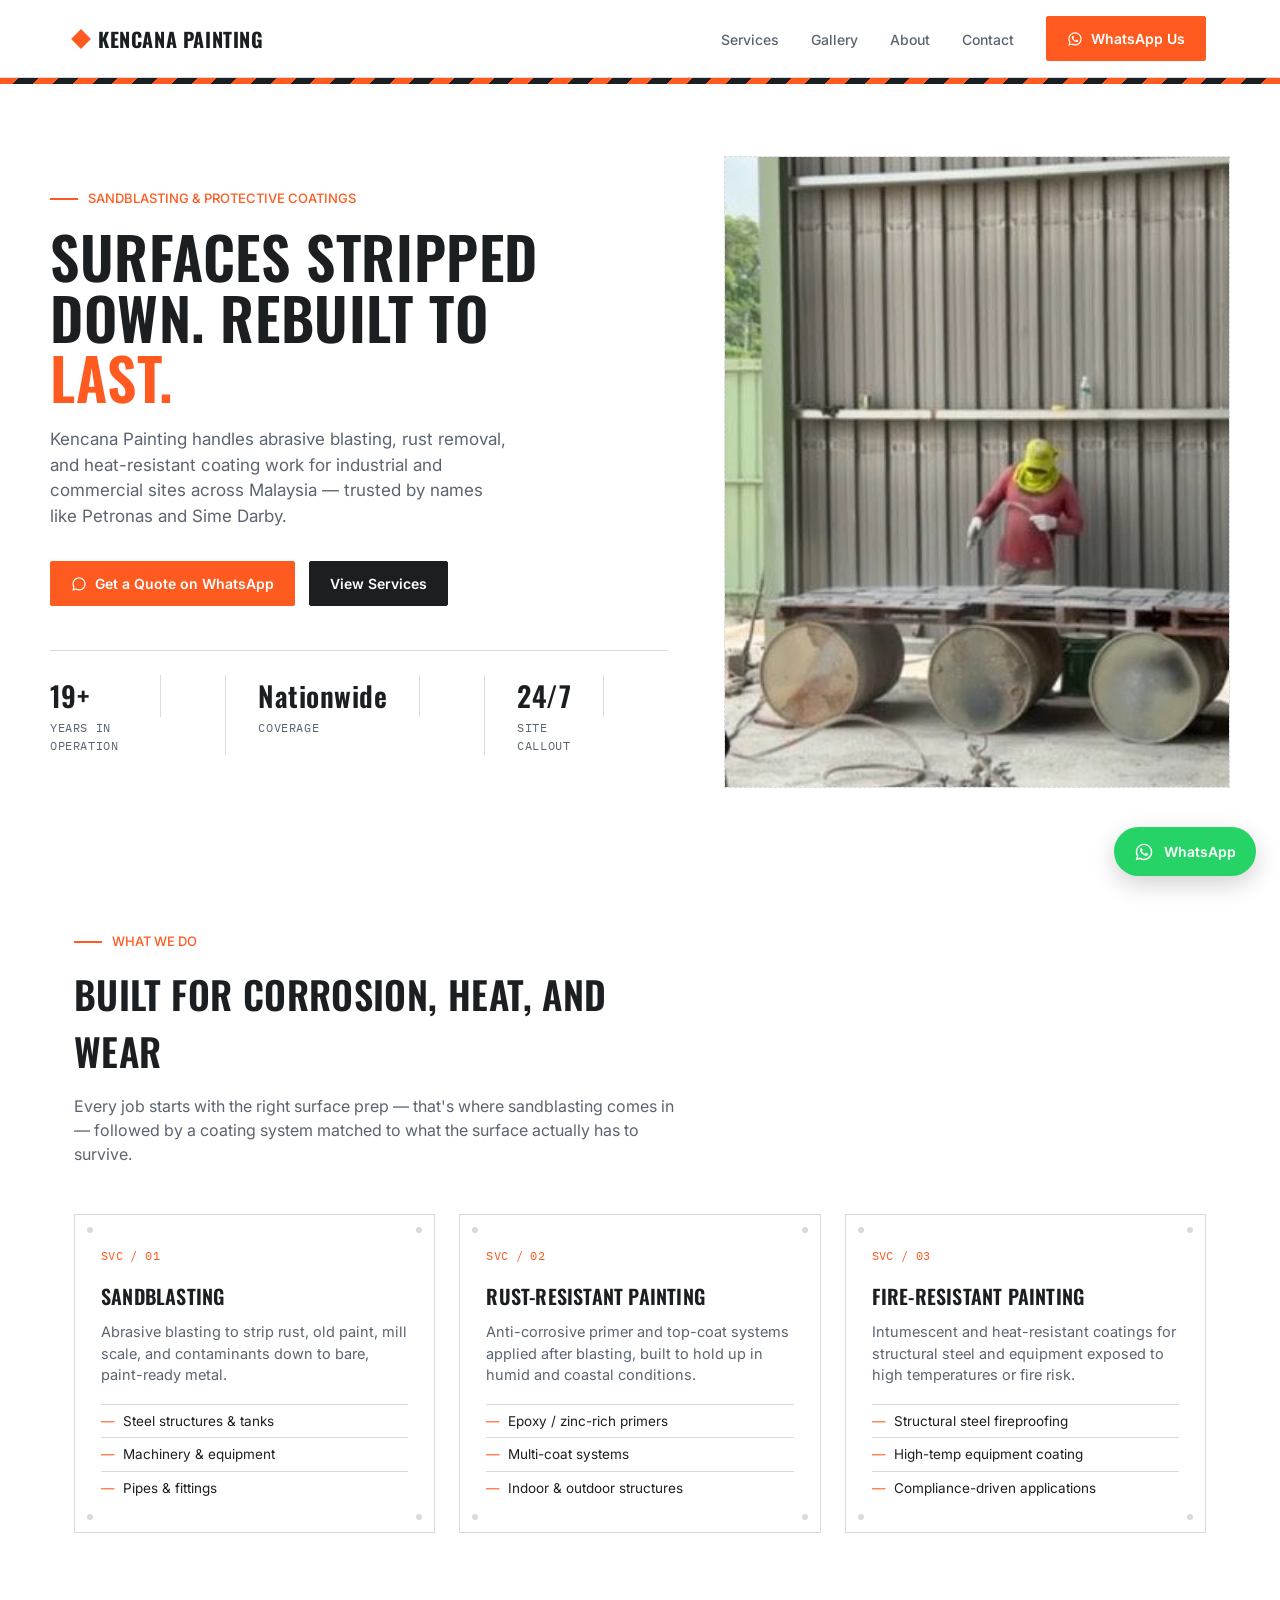
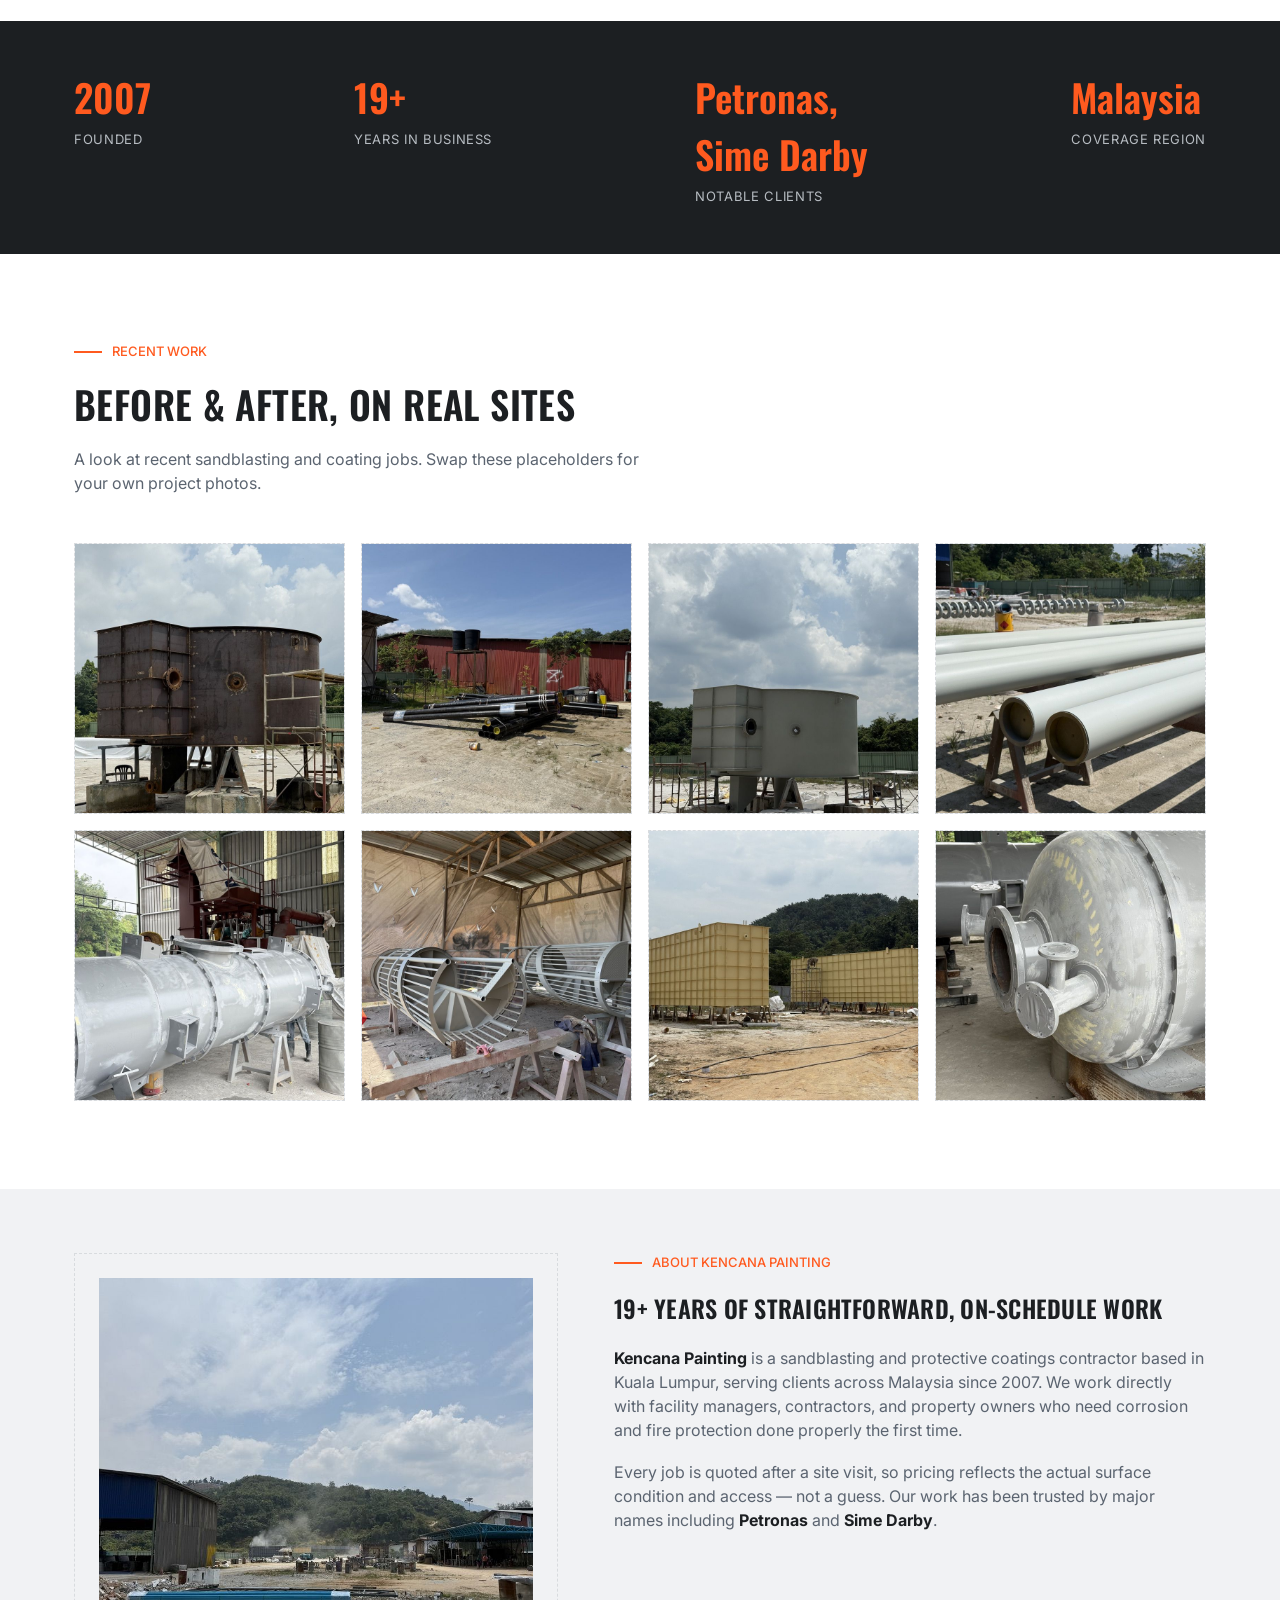
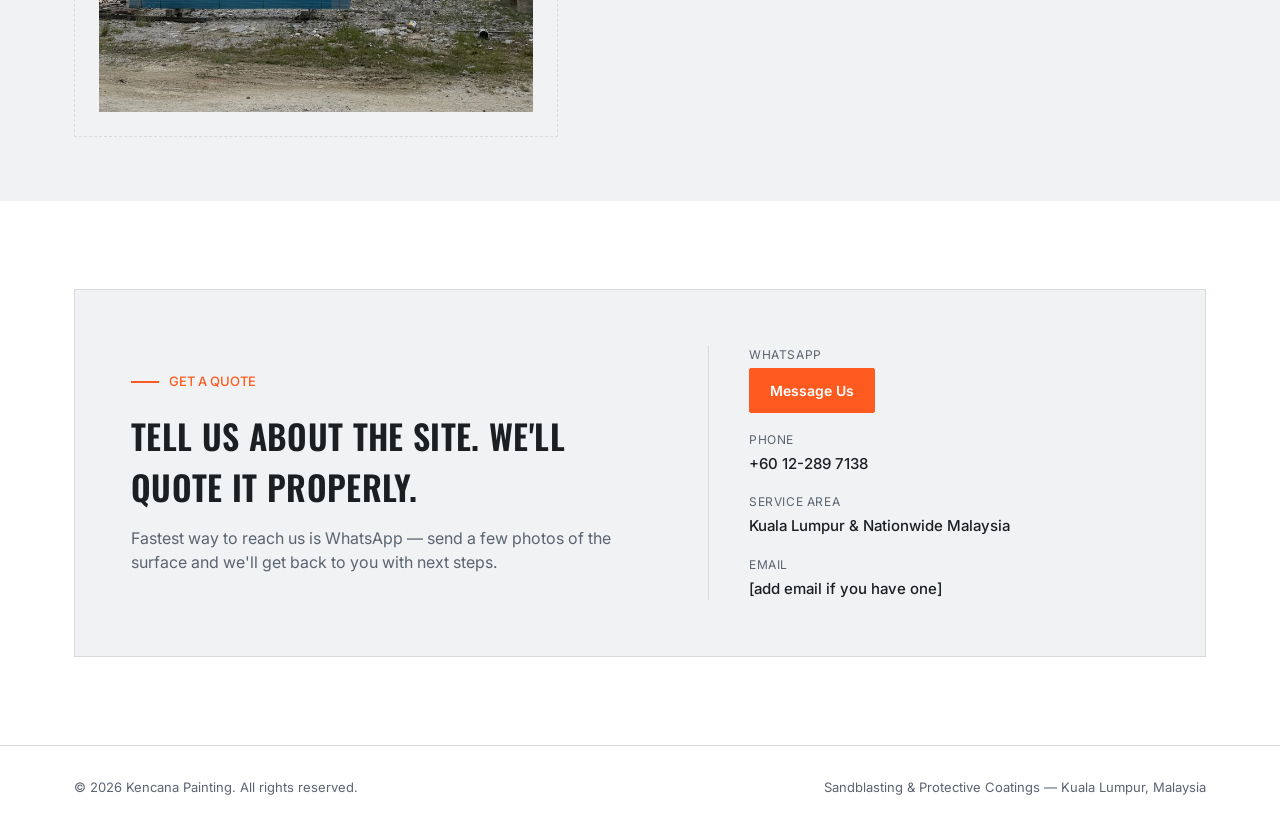
==== index.html @ 16348898 "Add files via upload" ====
<!DOCTYPE html>
<html lang="en">
<head>
<meta charset="UTF-8">
<meta name="viewport" content="width=device-width, initial-scale=1.0">
<title>Kencana Painting — Sandblasting &amp; Protective Coatings</title>
<link rel="preconnect" href="https://fonts.googleapis.com">
<link rel="preconnect" href="https://fonts.gstatic.com" crossorigin>
<link href="https://fonts.googleapis.com/css2?family=Oswald:wght@400;500;600;700&family=Inter:wght@400;500;600;700&family=IBM+Plex+Mono:wght@500&display=swap" rel="stylesheet">
<style>
  :root{
    --ink:#1C1F22;
    --steel:#5B6470;
    --steel-light:#F1F2F4;
    --orange:#FF5A1F;
    --line:#D8DBDE;
    --white:#FFFFFF;
  }
  *{box-sizing:border-box; margin:0; padding:0;}
  html{scroll-behavior:smooth;}
  body{
    font-family:'Inter',sans-serif;
    color:var(--ink);
    background:var(--white);
    line-height:1.5;
  }
  h1,h2,h3,.display{
    font-family:'Oswald',sans-serif;
    text-transform:uppercase;
    letter-spacing:0.01em;
    font-weight:600;
  }
  .mono{
    font-family:'IBM Plex Mono',monospace;
    letter-spacing:0.03em;
  }
  a{color:inherit; text-decoration:none;}
  img{max-width:100%; display:block;}
  .wrap{max-width:1180px; margin:0 auto; padding:0 24px;}

  /* Hazard stripe signature element */
  .stripe{
    height:6px;
    background:repeating-linear-gradient(-45deg,var(--orange) 0 14px, var(--ink) 14px 28px);
  }

  /* NAV */
  header{
    position:sticky; top:0; z-index:50;
    background:rgba(255,255,255,0.95);
    backdrop-filter:blur(6px);
    border-bottom:1px solid var(--line);
  }
  .navbar{
    display:flex; align-items:center; justify-content:space-between;
    padding:16px 24px;
  }
  .brand{
    display:flex; align-items:center; gap:10px;
    font-family:'Oswald',sans-serif; font-weight:700; font-size:20px;
    text-transform:uppercase; letter-spacing:0.03em;
  }
  .brand .mark{
    width:14px; height:14px; background:var(--orange);
    transform:rotate(45deg);
    flex-shrink:0;
  }
  nav ul{list-style:none; display:flex; gap:32px;}
  nav a{
    font-size:14px; font-weight:500; color:var(--steel);
    transition:color .15s ease;
  }
  nav a:hover, nav a:focus-visible{color:var(--ink);}
  .navlinks{display:flex; align-items:center; gap:32px;}
  .btn{
    display:inline-flex; align-items:center; gap:8px;
    padding:11px 20px;
    background:var(--ink); color:var(--white);
    font-size:14px; font-weight:600;
    border-radius:2px;
    border:1px solid var(--ink);
    cursor:pointer;
    transition:background .15s ease, color .15s ease;
  }
  .btn:hover, .btn:focus-visible{background:var(--white); color:var(--ink);}
  .btn.orange{background:var(--orange); border-color:var(--orange); color:var(--white);}
  .btn.orange:hover{background:var(--white); color:var(--orange);}
  .btn svg{width:16px; height:16px;}
  .menu-toggle{display:none; background:none; border:none; cursor:pointer;}

  /* HERO */
  .hero{
    padding:72px 0 56px;
    display:grid;
    grid-template-columns:1.1fr 0.9fr;
    gap:56px;
    align-items:center;
  }
  .eyebrow{
    font-size:13px; font-weight:500; color:var(--orange);
    display:flex; align-items:center; gap:10px; margin-bottom:18px;
  }
  .eyebrow::before{content:''; width:28px; height:2px; background:var(--orange);}
  .hero h1{
    font-size:clamp(36px,5vw,58px);
    line-height:1.04;
    margin-bottom:20px;
  }
  .hero h1 span{color:var(--orange);}
  .hero p.lede{
    font-size:17px; color:var(--steel); max-width:460px; margin-bottom:32px;
  }
  .hero-ctas{display:flex; gap:14px; flex-wrap:wrap; margin-bottom:44px;}

  .specstrip{
    display:flex; gap:0; border-top:1px solid var(--line); padding-top:24px;
  }
  .specstrip div{padding-right:32px; margin-right:32px; border-right:1px solid var(--line);}
  .specstrip div:last-child{border-right:none; margin-right:0;}
  .specstrip .num{font-family:'Oswald',sans-serif; font-size:28px; font-weight:600;}
  .specstrip .label{font-size:12px; color:var(--steel); text-transform:uppercase; letter-spacing:0.05em; margin-top:2px;}

  .hero-visual{
    aspect-ratio:4/5;
    background:var(--steel-light);
    border:1px dashed var(--line);
    display:flex; align-items:center; justify-content:center;
    flex-direction:column; gap:10px;
    color:var(--steel); font-size:13px; text-align:center; padding:24px;
    position:relative;
    overflow:hidden;
  }
  .hero-visual img{position:absolute; inset:0; width:100%; height:100%; object-fit:cover;}
  .hero-visual .ph-icon{width:36px; height:36px; opacity:0.5;}

  /* SECTION HEADER */
  .section{padding:88px 0;}
  .section.tight{padding:64px 0;}
  .section-head{max-width:600px; margin-bottom:48px;}
  .section-head .eyebrow{margin-bottom:14px;}
  .section-head h2{font-size:clamp(28px,3.6vw,38px); margin-bottom:14px;}
  .section-head p{color:var(--steel); font-size:16px;}

  /* SERVICES */
  .services-grid{
    display:grid; grid-template-columns:repeat(3,1fr); gap:24px;
  }
  .svc-card{
    position:relative;
    border:1px solid var(--line);
    background:var(--white);
    padding:32px 26px 28px;
  }
  .svc-card::before,.svc-card::after,
  .svc-card .b2,.svc-card .b3{
    content:''; position:absolute; width:6px; height:6px; border-radius:50%;
    background:var(--line);
  }
  .svc-card::before{top:12px; left:12px;}
  .svc-card::after{top:12px; right:12px;}
  .svc-card .b2{bottom:12px; left:12px;}
  .svc-card .b3{bottom:12px; right:12px;}
  .svc-code{
    font-size:12px; color:var(--orange); margin-bottom:16px; display:block;
  }
  .svc-card h3{font-size:20px; margin-bottom:10px;}
  .svc-card p{color:var(--steel); font-size:14.5px; margin-bottom:18px;}
  .svc-card ul{list-style:none; font-size:13.5px; color:var(--ink);}
  .svc-card li{padding:6px 0; border-top:1px solid var(--line); display:flex; gap:8px;}
  .svc-card li::before{content:'—'; color:var(--orange);}

  /* STATS BAND */
  .band{
    background:var(--ink); color:var(--white);
    padding:48px 0;
  }
  .band .wrap{display:flex; justify-content:space-between; flex-wrap:wrap; gap:32px;}
  .band .stat .num{font-family:'Oswald',sans-serif; font-size:38px; font-weight:600; color:var(--orange);}
  .band .stat .label{font-size:13px; text-transform:uppercase; letter-spacing:0.05em; color:#B7BCC2; margin-top:4px;}

  /* GALLERY */
  .gallery-grid{
    display:grid; grid-template-columns:repeat(4,1fr); gap:16px;
  }
  .gal-item{
    aspect-ratio:1/1;
    background:var(--steel-light);
    border:1px dashed var(--line);
    display:flex; align-items:center; justify-content:center;
    color:var(--steel); font-size:12px; text-align:center; padding:12px;
    position:relative; overflow:hidden;
  }
  .gal-item img{position:absolute; inset:0; width:100%; height:100%; object-fit:cover;}

  /* ABOUT */
  .about-grid{
    display:grid; grid-template-columns:0.9fr 1.1fr; gap:56px; align-items:start;
  }
  .about-grid .visual{
    aspect-ratio:1/1;
    background:var(--steel-light);
    border:1px dashed var(--line);
    display:flex; align-items:center; justify-content:center;
    color:var(--steel); font-size:13px; text-align:center; padding:24px;
  }
  .about-body p{color:var(--steel); font-size:16px; margin-bottom:18px;}
  .about-body p:last-child{margin-bottom:0;}
  .about-body strong{color:var(--ink);}

  /* CONTACT */
  .contact-card{
    background:var(--steel-light);
    border:1px solid var(--line);
    padding:56px;
    display:grid; grid-template-columns:1.2fr 1fr; gap:48px; align-items:center;
  }
  .contact-card h2{font-size:clamp(26px,3.2vw,34px); margin-bottom:14px;}
  .contact-card p{color:var(--steel); font-size:16px; margin-bottom:0;}
  .contact-details{border-left:1px solid var(--line); padding-left:40px; display:flex; flex-direction:column; gap:18px;}
  .contact-row .label{font-size:12px; text-transform:uppercase; letter-spacing:0.05em; color:var(--steel); margin-bottom:4px;}
  .contact-row .value{font-size:15px; font-weight:500;}

  /* FOOTER */
  footer{
    padding:32px 0;
    border-top:1px solid var(--line);
  }
  footer .wrap{display:flex; justify-content:space-between; align-items:center; flex-wrap:wrap; gap:12px;}
  footer p{font-size:13px; color:var(--steel);}

  /* FLOATING WHATSAPP */
  .float-wa{
    position:fixed; bottom:24px; right:24px; z-index:60;
    display:flex; align-items:center; gap:10px;
    background:#25D366; color:#fff;
    padding:14px 20px; border-radius:40px;
    font-size:14px; font-weight:600;
    box-shadow:0 8px 24px rgba(0,0,0,0.18);
    transition:transform .15s ease;
  }
  .float-wa:hover{transform:translateY(-2px);}
  .float-wa svg{width:20px; height:20px;}

  @media (max-width:900px){
    .hero{grid-template-columns:1fr; padding-top:40px;}
    .services-grid{grid-template-columns:1fr;}
    .about-grid{grid-template-columns:1fr;}
    .gallery-grid{grid-template-columns:repeat(2,1fr);}
    .contact-card{grid-template-columns:1fr; padding:36px 24px;}
    .contact-details{border-left:none; padding-left:0; border-top:1px solid var(--line); padding-top:24px;}
    .navlinks nav{position:fixed; inset:64px 0 0 0; background:var(--white); padding:32px 24px; transform:translateX(100%); transition:transform .2s ease;}
    .navlinks nav.open{transform:translateX(0);}
    .navlinks nav ul{flex-direction:column; gap:20px;}
    .menu-toggle{display:block;}
    .navlinks > a.btn{display:none;}
    .specstrip{flex-wrap:wrap; gap:20px 0;}
    .specstrip div{padding-right:20px; margin-right:20px;}
  }
  @media (prefers-reduced-motion: reduce){
    html{scroll-behavior:auto;}
    *{transition:none !important;}
  }
</style>
</head>
<body>

<header>
  <div class="navbar wrap">
    <a href="#top" class="brand"><span class="mark"></span>Kencana Painting</a>
    <div class="navlinks">
      <nav id="mainnav">
        <ul>
          <li><a href="#services">Services</a></li>
          <li><a href="#gallery">Gallery</a></li>
          <li><a href="#about">About</a></li>
          <li><a href="#contact">Contact</a></li>
        </ul>
      </nav>
      <a class="btn orange" href="https://wa.me/60122897138" target="_blank" rel="noopener">
        <svg viewBox="0 0 24 24" fill="currentColor"><path d="M12.04 2C6.58 2 2.13 6.45 2.13 11.91c0 1.75.46 3.45 1.33 4.95L2.05 22l5.25-1.38a9.9 9.9 0 0 0 4.74 1.21h.01c5.46 0 9.9-4.45 9.9-9.91C21.96 6.45 17.5 2 12.04 2Zm0 18.02h-.01a8.1 8.1 0 0 1-4.14-1.14l-.3-.18-3.11.82.83-3.03-.19-.31a8.13 8.13 0 0 1-1.24-4.35c0-4.5 3.66-8.16 8.17-8.16 2.18 0 4.23.85 5.77 2.4a8.1 8.1 0 0 1 2.39 5.77c0 4.5-3.67 8.18-8.17 8.18Zm4.48-6.13c-.25-.12-1.45-.71-1.67-.79-.22-.08-.39-.12-.55.12-.16.25-.63.79-.77.95-.14.16-.28.18-.53.06-.25-.12-1.04-.38-1.99-1.22-.74-.65-1.23-1.46-1.38-1.7-.14-.25-.02-.38.11-.5.11-.11.25-.28.37-.42.12-.14.16-.25.25-.4.08-.16.04-.31-.02-.43-.06-.12-.55-1.32-.75-1.8-.2-.48-.4-.4-.55-.41h-.47c-.16 0-.43.06-.65.31-.22.25-.86.84-.86 2.05s.88 2.38 1 2.55c.12.16 1.73 2.65 4.2 3.71.59.25 1.05.4 1.41.52.59.19 1.13.16 1.56.1.48-.07 1.45-.59 1.65-1.16.2-.57.2-1.06.14-1.16-.06-.1-.22-.16-.47-.28Z"/></svg>
        WhatsApp Us
      </a>
      <button class="menu-toggle" id="menuToggle" aria-label="Toggle menu">
        <svg width="24" height="24" viewBox="0 0 24 24" fill="none" stroke="currentColor" stroke-width="2"><path d="M3 6h18M3 12h18M3 18h18"/></svg>
      </button>
    </div>
  </div>
</header>

<div class="stripe"></div>

<main id="top">

  <!-- HERO -->
  <section class="hero wrap">
    <div>
      <div class="eyebrow">SANDBLASTING &amp; PROTECTIVE COATINGS</div>
      <h1>Surfaces stripped<br>down. Rebuilt to<br><span>last.</span></h1>
      <p class="lede">Kencana Painting handles abrasive blasting, rust removal, and heat-resistant coating work for industrial and commercial sites across Malaysia — trusted by names like Petronas and Sime Darby.</p>
      <div class="hero-ctas">
        <a class="btn orange" href="https://wa.me/60122897138" target="_blank" rel="noopener">
          <svg viewBox="0 0 24 24" fill="currentColor"><path d="M12.04 2C6.58 2 2.13 6.45 2.13 11.91c0 1.75.46 3.45 1.33 4.95L2.05 22l5.25-1.38a9.9 9.9 0 0 0 4.74 1.21h.01c5.46 0 9.9-4.45 9.9-9.91C21.96 6.45 17.5 2 12.04 2Zm0 18.02h-.01a8.1 8.1 0 0 1-4.14-1.14l-.3-.18-3.11.82.83-3.03-.19-.31a8.13 8.13 0 0 1-1.24-4.35c0-4.5 3.66-8.16 8.17-8.16 2.18 0 4.23.85 5.77 2.4a8.1 8.1 0 0 1 2.39 5.77c0 4.5-3.67 8.18-8.17 8.18Z"/></svg>
          Get a Quote on WhatsApp
        </a>
        <a class="btn" href="#services">View Services</a>
      </div>
      <div class="specstrip mono">
        <div><div class="num">19+</div><div class="label">Years in Operation</div></div>
        <div><div class="num">Nationwide</div><div class="label">Coverage</div></div>
        <div><div class="num">24/7</div><div class="label">Site Callout</div></div>
      </div>
    </div>
    <div class="hero-visual">
      <img src="images/hero.jpg" alt="Kencana Painting crew applying protective coating on site">
    </div>
  </section>

  <!-- SERVICES -->
  <section class="section" id="services">
    <div class="wrap">
      <div class="section-head">
        <div class="eyebrow">WHAT WE DO</div>
        <h2>Built for corrosion, heat, and wear</h2>
        <p>Every job starts with the right surface prep — that's where sandblasting comes in — followed by a coating system matched to what the surface actually has to survive.</p>
      </div>
      <div class="services-grid">

        <div class="svc-card">
          <div class="b2"></div><div class="b3"></div>
          <span class="svc-code mono">SVC / 01</span>
          <h3>Sandblasting</h3>
          <p>Abrasive blasting to strip rust, old paint, mill scale, and contaminants down to bare, paint-ready metal.</p>
          <ul>
            <li>Steel structures &amp; tanks</li>
            <li>Machinery &amp; equipment</li>
            <li>Pipes &amp; fittings</li>
          </ul>
        </div>

        <div class="svc-card">
          <div class="b2"></div><div class="b3"></div>
          <span class="svc-code mono">SVC / 02</span>
          <h3>Rust-Resistant Painting</h3>
          <p>Anti-corrosive primer and top-coat systems applied after blasting, built to hold up in humid and coastal conditions.</p>
          <ul>
            <li>Epoxy / zinc-rich primers</li>
            <li>Multi-coat systems</li>
            <li>Indoor &amp; outdoor structures</li>
          </ul>
        </div>

        <div class="svc-card">
          <div class="b2"></div><div class="b3"></div>
          <span class="svc-code mono">SVC / 03</span>
          <h3>Fire-Resistant Painting</h3>
          <p>Intumescent and heat-resistant coatings for structural steel and equipment exposed to high temperatures or fire risk.</p>
          <ul>
            <li>Structural steel fireproofing</li>
            <li>High-temp equipment coating</li>
            <li>Compliance-driven applications</li>
          </ul>
        </div>

      </div>
    </div>
  </section>

  <!-- STATS BAND -->
  <div class="band">
    <div class="wrap">
      <div class="stat"><div class="num">2007</div><div class="label">Founded</div></div>
      <div class="stat"><div class="num">19+</div><div class="label">Years in Business</div></div>
      <div class="stat"><div class="num">Petronas,<br>Sime Darby</div><div class="label">Notable Clients</div></div>
      <div class="stat"><div class="num">Malaysia</div><div class="label">Coverage Region</div></div>
    </div>
  </div>

  <!-- GALLERY -->
  <section class="section" id="gallery">
    <div class="wrap">
      <div class="section-head">
        <div class="eyebrow">RECENT WORK</div>
        <h2>Before &amp; after, on real sites</h2>
        <p>A look at recent sandblasting and coating jobs. Swap these placeholders for your own project photos.</p>
      </div>
      <div class="gallery-grid">
        <div class="gal-item"><img src="images/gal-01.jpg" alt="Corroded steel tank before treatment"></div>
        <div class="gal-item"><img src="images/gal-06.jpg" alt="Untreated pipes before sandblasting"></div>
        <div class="gal-item"><img src="images/gal-02.jpg" alt="Finished protective coating on large tank"></div>
        <div class="gal-item"><img src="images/gal-07.jpg" alt="Pipes finished with rust-resistant coating"></div>
        <div class="gal-item"><img src="images/gal-03.jpg" alt="Coated industrial vessel on site"></div>
        <div class="gal-item"><img src="images/gal-04.jpg" alt="Coated conveyor components"></div>
        <div class="gal-item"><img src="images/gal-05.jpg" alt="Large tanks under fabrication and coating"></div>
        <div class="gal-item"><img src="images/gal-08.jpg" alt="Close-up of coated pressure vessel"></div>
      </div>
    </div>
  </section>

  <!-- ABOUT -->
  <section class="section tight" id="about" style="background:var(--steel-light);">
    <div class="wrap about-grid">
      <div class="visual">
        <img src="images/about.jpg" alt="Kencana Painting yard and fabrication site" style="width:100%; height:100%; object-fit:cover;">
      </div>
      <div class="about-body">
        <div class="eyebrow">ABOUT KENCANA PAINTING</div>
        <h2 style="margin-bottom:20px;">19+ years of straightforward, on-schedule work</h2>
        <p><strong>Kencana Painting</strong> is a sandblasting and protective coatings contractor based in Kuala Lumpur, serving clients across Malaysia since 2007. We work directly with facility managers, contractors, and property owners who need corrosion and fire protection done properly the first time.</p>
        <p>Every job is quoted after a site visit, so pricing reflects the actual surface condition and access — not a guess. Our work has been trusted by major names including <strong>Petronas</strong> and <strong>Sime Darby</strong>.</p>
      </div>
    </div>
  </section>

  <!-- CONTACT -->
  <section class="section" id="contact">
    <div class="wrap">
      <div class="contact-card">
        <div>
          <div class="eyebrow">GET A QUOTE</div>
          <h2>Tell us about the site. We'll quote it properly.</h2>
          <p>Fastest way to reach us is WhatsApp — send a few photos of the surface and we'll get back to you with next steps.</p>
        </div>
        <div class="contact-details">
          <div class="contact-row">
            <div class="label">WhatsApp</div>
            <div class="value"><a class="btn orange" href="https://wa.me/60122897138" target="_blank" rel="noopener">Message Us</a></div>
          </div>
          <div class="contact-row">
            <div class="label">Phone</div>
            <div class="value">+60 12-289 7138</div>
          </div>
          <div class="contact-row">
            <div class="label">Service Area</div>
            <div class="value">Kuala Lumpur &amp; Nationwide Malaysia</div>
          </div>
          <div class="contact-row">
            <div class="label">Email</div>
            <div class="value">[add email if you have one]</div>
          </div>
        </div>
      </div>
    </div>
  </section>

</main>

<footer>
  <div class="wrap">
    <p>&copy; <span id="year"></span> Kencana Painting. All rights reserved.</p>
    <p>Sandblasting &amp; Protective Coatings — Kuala Lumpur, Malaysia</p>
  </div>
</footer>

<a class="float-wa" href="https://wa.me/60122897138" target="_blank" rel="noopener">
  <svg viewBox="0 0 24 24" fill="currentColor"><path d="M12.04 2C6.58 2 2.13 6.45 2.13 11.91c0 1.75.46 3.45 1.33 4.95L2.05 22l5.25-1.38a9.9 9.9 0 0 0 4.74 1.21h.01c5.46 0 9.9-4.45 9.9-9.91C21.96 6.45 17.5 2 12.04 2Zm0 18.02h-.01a8.1 8.1 0 0 1-4.14-1.14l-.3-.18-3.11.82.83-3.03-.19-.31a8.13 8.13 0 0 1-1.24-4.35c0-4.5 3.66-8.16 8.17-8.16 2.18 0 4.23.85 5.77 2.4a8.1 8.1 0 0 1 2.39 5.77c0 4.5-3.67 8.18-8.17 8.18Zm4.48-6.13c-.25-.12-1.45-.71-1.67-.79-.22-.08-.39-.12-.55.12-.16.25-.63.79-.77.95-.14.16-.28.18-.53.06-.25-.12-1.04-.38-1.99-1.22-.74-.65-1.23-1.46-1.38-1.7-.14-.25-.02-.38.11-.5.11-.11.25-.28.37-.42.12-.14.16-.25.25-.4.08-.16.04-.31-.02-.43-.06-.12-.55-1.32-.75-1.8-.2-.48-.4-.4-.55-.41h-.47c-.16 0-.43.06-.65.31-.22.25-.86.84-.86 2.05s.88 2.38 1 2.55c.12.16 1.73 2.65 4.2 3.71.59.25 1.05.4 1.41.52.59.19 1.13.16 1.56.1.48-.07 1.45-.59 1.65-1.16.2-.57.2-1.06.14-1.16-.06-.1-.22-.16-.47-.28Z"/></svg>
  WhatsApp
</a>

<script>
  document.getElementById('year').textContent = new Date().getFullYear();
  const toggle = document.getElementById('menuToggle');
  const nav = document.getElementById('mainnav');
  toggle.addEventListener('click', () => nav.classList.toggle('open'));
  document.querySelectorAll('#mainnav a').forEach(a => a.addEventListener('click', () => nav.classList.remove('open')));
</script>

</body>
</html>
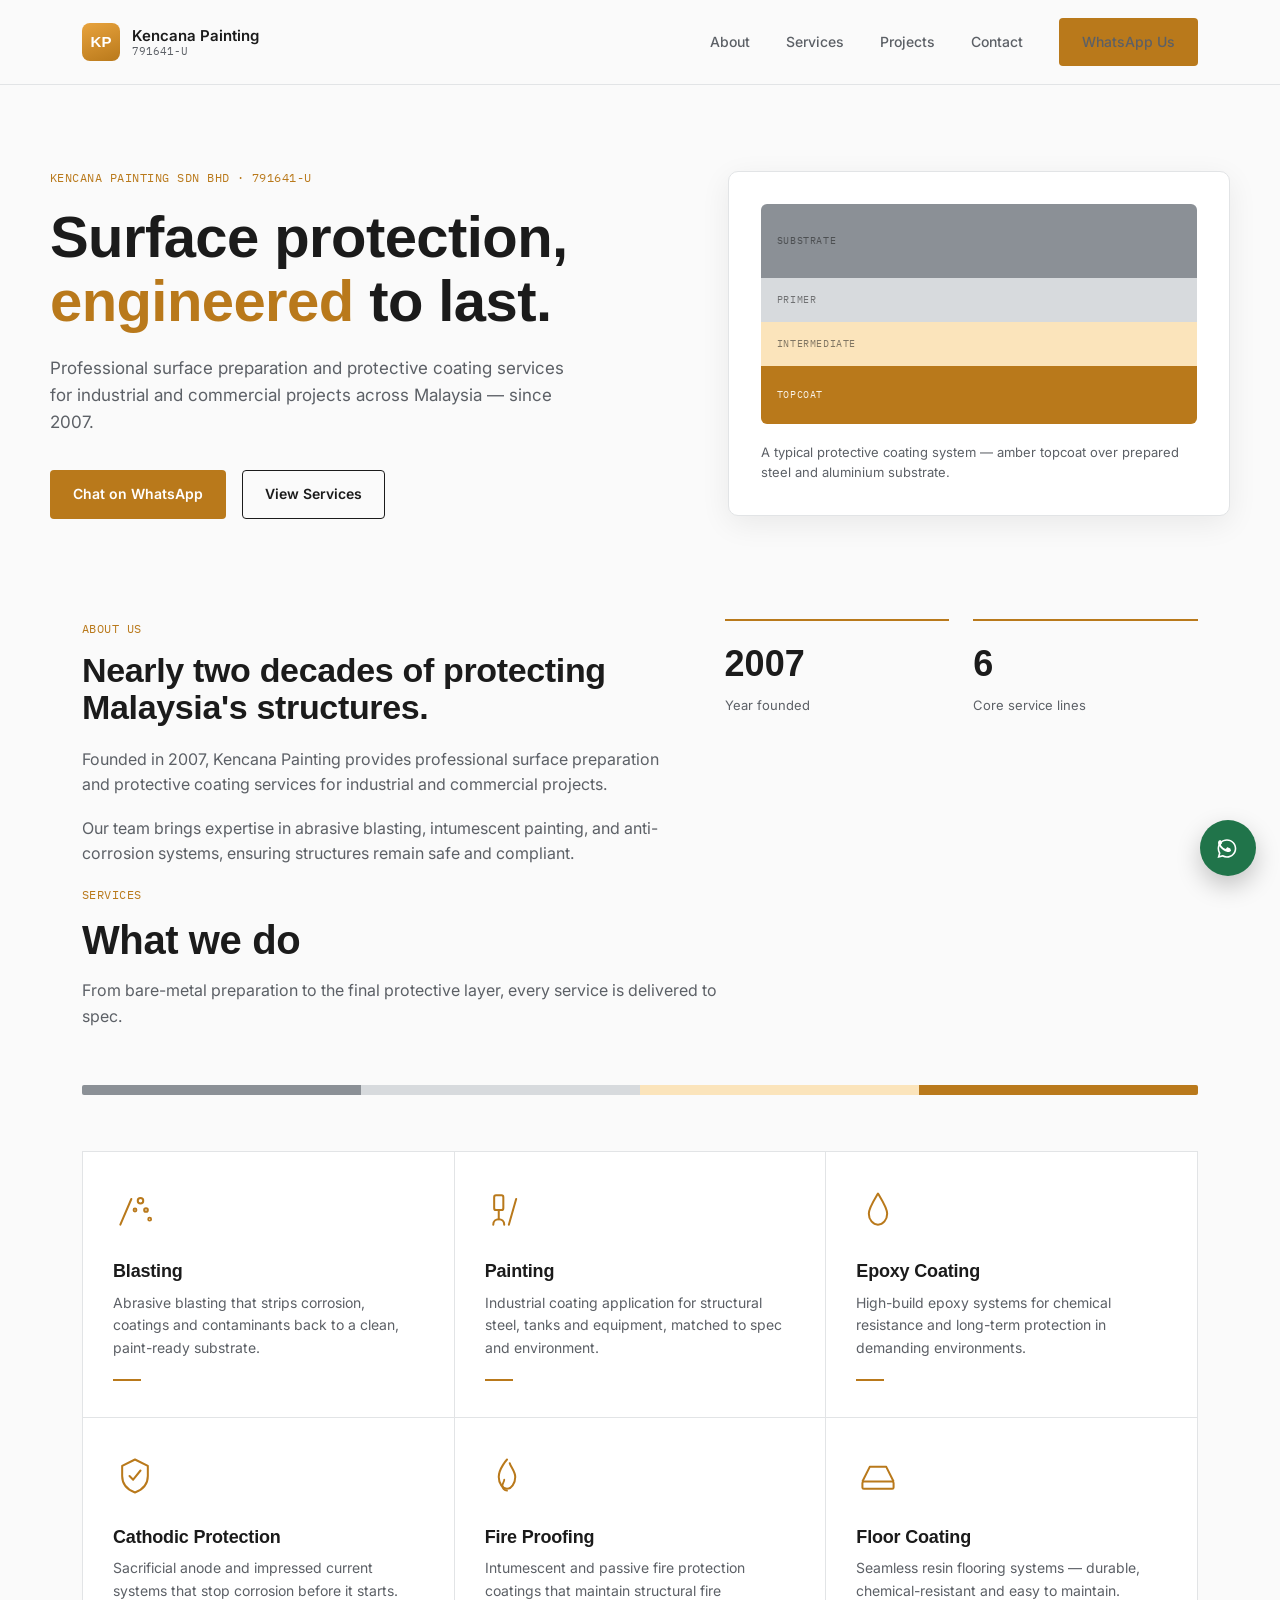
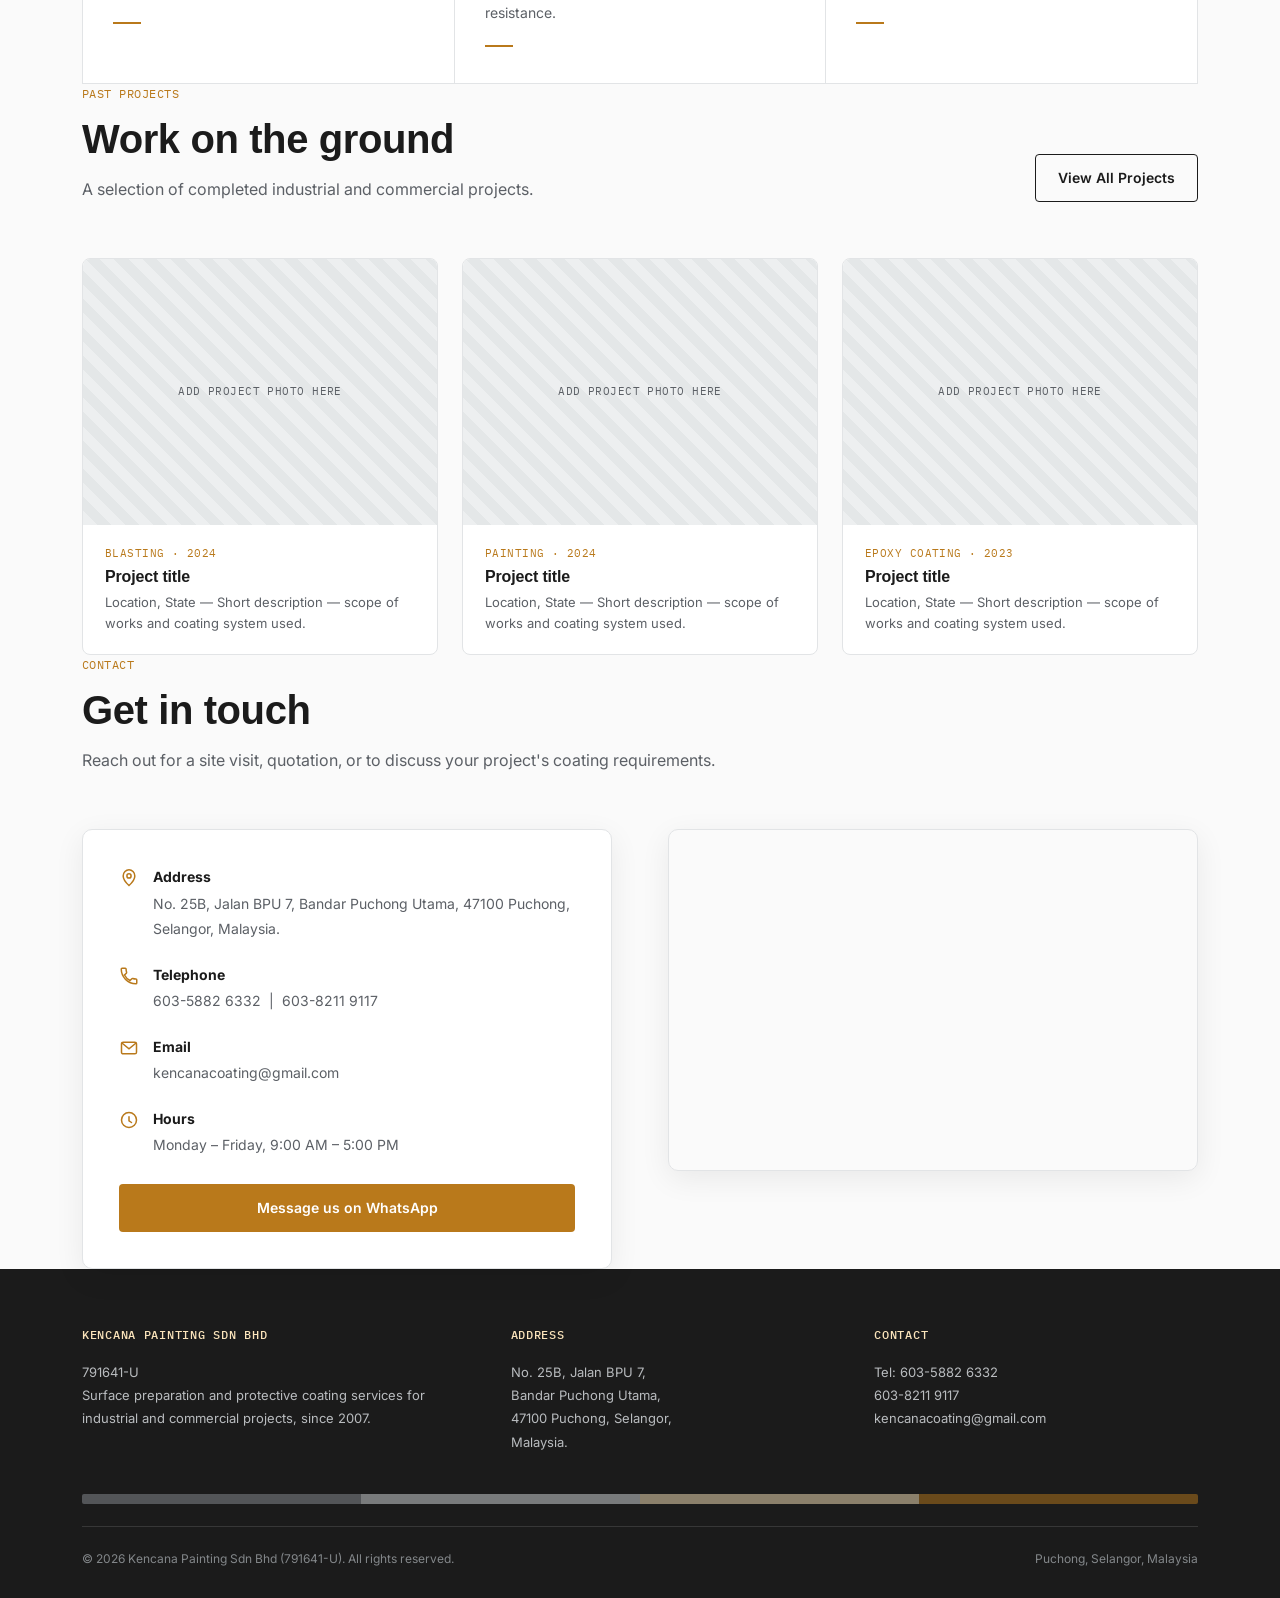
==== commit e9eb2f40: "Add files via upload" ====
--- a/index.html
+++ b/index.html
@@ -3,441 +3,226 @@
 <head>
 <meta charset="UTF-8">
 <meta name="viewport" content="width=device-width, initial-scale=1.0">
-<title>Kencana Painting — Sandblasting &amp; Protective Coatings</title>
+<title>Kencana Painting Sdn Bhd | Surface Preparation & Protective Coatings</title>
+<meta name="description" content="Kencana Painting Sdn Bhd — abrasive blasting, industrial painting, epoxy coating, cathodic protection, fireproofing and floor coating for industrial and commercial projects since 2007.">
 <link rel="preconnect" href="https://fonts.googleapis.com">
 <link rel="preconnect" href="https://fonts.gstatic.com" crossorigin>
-<link href="https://fonts.googleapis.com/css2?family=Oswald:wght@400;500;600;700&family=Inter:wght@400;500;600;700&family=IBM+Plex+Mono:wght@500&display=swap" rel="stylesheet">
-<style>
-  :root{
-    --ink:#1C1F22;
-    --steel:#5B6470;
-    --steel-light:#F1F2F4;
-    --orange:#FF5A1F;
-    --line:#D8DBDE;
-    --white:#FFFFFF;
-  }
-  *{box-sizing:border-box; margin:0; padding:0;}
-  html{scroll-behavior:smooth;}
-  body{
-    font-family:'Inter',sans-serif;
-    color:var(--ink);
-    background:var(--white);
-    line-height:1.5;
-  }
-  h1,h2,h3,.display{
-    font-family:'Oswald',sans-serif;
-    text-transform:uppercase;
-    letter-spacing:0.01em;
-    font-weight:600;
-  }
-  .mono{
-    font-family:'IBM Plex Mono',monospace;
-    letter-spacing:0.03em;
-  }
-  a{color:inherit; text-decoration:none;}
-  img{max-width:100%; display:block;}
-  .wrap{max-width:1180px; margin:0 auto; padding:0 24px;}
-
-  /* Hazard stripe signature element */
-  .stripe{
-    height:6px;
-    background:repeating-linear-gradient(-45deg,var(--orange) 0 14px, var(--ink) 14px 28px);
-  }
-
-  /* NAV */
-  header{
-    position:sticky; top:0; z-index:50;
-    background:rgba(255,255,255,0.95);
-    backdrop-filter:blur(6px);
-    border-bottom:1px solid var(--line);
-  }
-  .navbar{
-    display:flex; align-items:center; justify-content:space-between;
-    padding:16px 24px;
-  }
-  .brand{
-    display:flex; align-items:center; gap:10px;
-    font-family:'Oswald',sans-serif; font-weight:700; font-size:20px;
-    text-transform:uppercase; letter-spacing:0.03em;
-  }
-  .brand .mark{
-    width:14px; height:14px; background:var(--orange);
-    transform:rotate(45deg);
-    flex-shrink:0;
-  }
-  nav ul{list-style:none; display:flex; gap:32px;}
-  nav a{
-    font-size:14px; font-weight:500; color:var(--steel);
-    transition:color .15s ease;
-  }
-  nav a:hover, nav a:focus-visible{color:var(--ink);}
-  .navlinks{display:flex; align-items:center; gap:32px;}
-  .btn{
-    display:inline-flex; align-items:center; gap:8px;
-    padding:11px 20px;
-    background:var(--ink); color:var(--white);
-    font-size:14px; font-weight:600;
-    border-radius:2px;
-    border:1px solid var(--ink);
-    cursor:pointer;
-    transition:background .15s ease, color .15s ease;
-  }
-  .btn:hover, .btn:focus-visible{background:var(--white); color:var(--ink);}
-  .btn.orange{background:var(--orange); border-color:var(--orange); color:var(--white);}
-  .btn.orange:hover{background:var(--white); color:var(--orange);}
-  .btn svg{width:16px; height:16px;}
-  .menu-toggle{display:none; background:none; border:none; cursor:pointer;}
-
-  /* HERO */
-  .hero{
-    padding:72px 0 56px;
-    display:grid;
-    grid-template-columns:1.1fr 0.9fr;
-    gap:56px;
-    align-items:center;
-  }
-  .eyebrow{
-    font-size:13px; font-weight:500; color:var(--orange);
-    display:flex; align-items:center; gap:10px; margin-bottom:18px;
-  }
-  .eyebrow::before{content:''; width:28px; height:2px; background:var(--orange);}
-  .hero h1{
-    font-size:clamp(36px,5vw,58px);
-    line-height:1.04;
-    margin-bottom:20px;
-  }
-  .hero h1 span{color:var(--orange);}
-  .hero p.lede{
-    font-size:17px; color:var(--steel); max-width:460px; margin-bottom:32px;
-  }
-  .hero-ctas{display:flex; gap:14px; flex-wrap:wrap; margin-bottom:44px;}
-
-  .specstrip{
-    display:flex; gap:0; border-top:1px solid var(--line); padding-top:24px;
-  }
-  .specstrip div{padding-right:32px; margin-right:32px; border-right:1px solid var(--line);}
-  .specstrip div:last-child{border-right:none; margin-right:0;}
-  .specstrip .num{font-family:'Oswald',sans-serif; font-size:28px; font-weight:600;}
-  .specstrip .label{font-size:12px; color:var(--steel); text-transform:uppercase; letter-spacing:0.05em; margin-top:2px;}
-
-  .hero-visual{
-    aspect-ratio:4/5;
-    background:var(--steel-light);
-    border:1px dashed var(--line);
-    display:flex; align-items:center; justify-content:center;
-    flex-direction:column; gap:10px;
-    color:var(--steel); font-size:13px; text-align:center; padding:24px;
-    position:relative;
-    overflow:hidden;
-  }
-  .hero-visual img{position:absolute; inset:0; width:100%; height:100%; object-fit:cover;}
-  .hero-visual .ph-icon{width:36px; height:36px; opacity:0.5;}
-
-  /* SECTION HEADER */
-  .section{padding:88px 0;}
-  .section.tight{padding:64px 0;}
-  .section-head{max-width:600px; margin-bottom:48px;}
-  .section-head .eyebrow{margin-bottom:14px;}
-  .section-head h2{font-size:clamp(28px,3.6vw,38px); margin-bottom:14px;}
-  .section-head p{color:var(--steel); font-size:16px;}
-
-  /* SERVICES */
-  .services-grid{
-    display:grid; grid-template-columns:repeat(3,1fr); gap:24px;
-  }
-  .svc-card{
-    position:relative;
-    border:1px solid var(--line);
-    background:var(--white);
-    padding:32px 26px 28px;
-  }
-  .svc-card::before,.svc-card::after,
-  .svc-card .b2,.svc-card .b3{
-    content:''; position:absolute; width:6px; height:6px; border-radius:50%;
-    background:var(--line);
-  }
-  .svc-card::before{top:12px; left:12px;}
-  .svc-card::after{top:12px; right:12px;}
-  .svc-card .b2{bottom:12px; left:12px;}
-  .svc-card .b3{bottom:12px; right:12px;}
-  .svc-code{
-    font-size:12px; color:var(--orange); margin-bottom:16px; display:block;
-  }
-  .svc-card h3{font-size:20px; margin-bottom:10px;}
-  .svc-card p{color:var(--steel); font-size:14.5px; margin-bottom:18px;}
-  .svc-card ul{list-style:none; font-size:13.5px; color:var(--ink);}
-  .svc-card li{padding:6px 0; border-top:1px solid var(--line); display:flex; gap:8px;}
-  .svc-card li::before{content:'—'; color:var(--orange);}
-
-  /* STATS BAND */
-  .band{
-    background:var(--ink); color:var(--white);
-    padding:48px 0;
-  }
-  .band .wrap{display:flex; justify-content:space-between; flex-wrap:wrap; gap:32px;}
-  .band .stat .num{font-family:'Oswald',sans-serif; font-size:38px; font-weight:600; color:var(--orange);}
-  .band .stat .label{font-size:13px; text-transform:uppercase; letter-spacing:0.05em; color:#B7BCC2; margin-top:4px;}
-
-  /* GALLERY */
-  .gallery-grid{
-    display:grid; grid-template-columns:repeat(4,1fr); gap:16px;
-  }
-  .gal-item{
-    aspect-ratio:1/1;
-    background:var(--steel-light);
-    border:1px dashed var(--line);
-    display:flex; align-items:center; justify-content:center;
-    color:var(--steel); font-size:12px; text-align:center; padding:12px;
-    position:relative; overflow:hidden;
-  }
-  .gal-item img{position:absolute; inset:0; width:100%; height:100%; object-fit:cover;}
-
-  /* ABOUT */
-  .about-grid{
-    display:grid; grid-template-columns:0.9fr 1.1fr; gap:56px; align-items:start;
-  }
-  .about-grid .visual{
-    aspect-ratio:1/1;
-    background:var(--steel-light);
-    border:1px dashed var(--line);
-    display:flex; align-items:center; justify-content:center;
-    color:var(--steel); font-size:13px; text-align:center; padding:24px;
-  }
-  .about-body p{color:var(--steel); font-size:16px; margin-bottom:18px;}
-  .about-body p:last-child{margin-bottom:0;}
-  .about-body strong{color:var(--ink);}
-
-  /* CONTACT */
-  .contact-card{
-    background:var(--steel-light);
-    border:1px solid var(--line);
-    padding:56px;
-    display:grid; grid-template-columns:1.2fr 1fr; gap:48px; align-items:center;
-  }
-  .contact-card h2{font-size:clamp(26px,3.2vw,34px); margin-bottom:14px;}
-  .contact-card p{color:var(--steel); font-size:16px; margin-bottom:0;}
-  .contact-details{border-left:1px solid var(--line); padding-left:40px; display:flex; flex-direction:column; gap:18px;}
-  .contact-row .label{font-size:12px; text-transform:uppercase; letter-spacing:0.05em; color:var(--steel); margin-bottom:4px;}
-  .contact-row .value{font-size:15px; font-weight:500;}
-
-  /* FOOTER */
-  footer{
-    padding:32px 0;
-    border-top:1px solid var(--line);
-  }
-  footer .wrap{display:flex; justify-content:space-between; align-items:center; flex-wrap:wrap; gap:12px;}
-  footer p{font-size:13px; color:var(--steel);}
-
-  /* FLOATING WHATSAPP */
-  .float-wa{
-    position:fixed; bottom:24px; right:24px; z-index:60;
-    display:flex; align-items:center; gap:10px;
-    background:#25D366; color:#fff;
-    padding:14px 20px; border-radius:40px;
-    font-size:14px; font-weight:600;
-    box-shadow:0 8px 24px rgba(0,0,0,0.18);
-    transition:transform .15s ease;
-  }
-  .float-wa:hover{transform:translateY(-2px);}
-  .float-wa svg{width:20px; height:20px;}
-
-  @media (max-width:900px){
-    .hero{grid-template-columns:1fr; padding-top:40px;}
-    .services-grid{grid-template-columns:1fr;}
-    .about-grid{grid-template-columns:1fr;}
-    .gallery-grid{grid-template-columns:repeat(2,1fr);}
-    .contact-card{grid-template-columns:1fr; padding:36px 24px;}
-    .contact-details{border-left:none; padding-left:0; border-top:1px solid var(--line); padding-top:24px;}
-    .navlinks nav{position:fixed; inset:64px 0 0 0; background:var(--white); padding:32px 24px; transform:translateX(100%); transition:transform .2s ease;}
-    .navlinks nav.open{transform:translateX(0);}
-    .navlinks nav ul{flex-direction:column; gap:20px;}
-    .menu-toggle{display:block;}
-    .navlinks > a.btn{display:none;}
-    .specstrip{flex-wrap:wrap; gap:20px 0;}
-    .specstrip div{padding-right:20px; margin-right:20px;}
-  }
-  @media (prefers-reduced-motion: reduce){
-    html{scroll-behavior:auto;}
-    *{transition:none !important;}
-  }
-</style>
+<link href="https://fonts.googleapis.com/css2?family=Archivo+Expanded:wght@600;700&family=Inter:wght@400;500;600&family=IBM+Plex+Mono:wght@500&display=swap" rel="stylesheet">
+<link rel="stylesheet" href="styles.css">
 </head>
 <body>
 
 <header>
-  <div class="navbar wrap">
-    <a href="#top" class="brand"><span class="mark"></span>Kencana Painting</a>
-    <div class="navlinks">
-      <nav id="mainnav">
-        <ul>
-          <li><a href="#services">Services</a></li>
-          <li><a href="#gallery">Gallery</a></li>
-          <li><a href="#about">About</a></li>
-          <li><a href="#contact">Contact</a></li>
-        </ul>
-      </nav>
-      <a class="btn orange" href="https://wa.me/60122897138" target="_blank" rel="noopener">
-        <svg viewBox="0 0 24 24" fill="currentColor"><path d="M12.04 2C6.58 2 2.13 6.45 2.13 11.91c0 1.75.46 3.45 1.33 4.95L2.05 22l5.25-1.38a9.9 9.9 0 0 0 4.74 1.21h.01c5.46 0 9.9-4.45 9.9-9.91C21.96 6.45 17.5 2 12.04 2Zm0 18.02h-.01a8.1 8.1 0 0 1-4.14-1.14l-.3-.18-3.11.82.83-3.03-.19-.31a8.13 8.13 0 0 1-1.24-4.35c0-4.5 3.66-8.16 8.17-8.16 2.18 0 4.23.85 5.77 2.4a8.1 8.1 0 0 1 2.39 5.77c0 4.5-3.67 8.18-8.17 8.18Zm4.48-6.13c-.25-.12-1.45-.71-1.67-.79-.22-.08-.39-.12-.55.12-.16.25-.63.79-.77.95-.14.16-.28.18-.53.06-.25-.12-1.04-.38-1.99-1.22-.74-.65-1.23-1.46-1.38-1.7-.14-.25-.02-.38.11-.5.11-.11.25-.28.37-.42.12-.14.16-.25.25-.4.08-.16.04-.31-.02-.43-.06-.12-.55-1.32-.75-1.8-.2-.48-.4-.4-.55-.41h-.47c-.16 0-.43.06-.65.31-.22.25-.86.84-.86 2.05s.88 2.38 1 2.55c.12.16 1.73 2.65 4.2 3.71.59.25 1.05.4 1.41.52.59.19 1.13.16 1.56.1.48-.07 1.45-.59 1.65-1.16.2-.57.2-1.06.14-1.16-.06-.1-.22-.16-.47-.28Z"/></svg>
-        WhatsApp Us
-      </a>
-      <button class="menu-toggle" id="menuToggle" aria-label="Toggle menu">
-        <svg width="24" height="24" viewBox="0 0 24 24" fill="none" stroke="currentColor" stroke-width="2"><path d="M3 6h18M3 12h18M3 18h18"/></svg>
-      </button>
-    </div>
+  <div class="nav">
+    <a href="index.html" class="brand">
+      <div class="brand-mark">KP</div>
+      <div class="brand-text">
+        <strong>Kencana Painting</strong>
+        <small>791641-U</small>
+      </div>
+    </a>
+    <nav class="links" id="navLinks">
+      <a href="index.html#about">About</a>
+      <a href="index.html#services">Services</a>
+      <a href="projects.html">Projects</a>
+      <a href="index.html#contact">Contact</a>
+      <a class="btn btn-amber" href="https://wa.me/60123867138" target="_blank" rel="noopener">WhatsApp Us</a>
+    </nav>
+    <button class="nav-toggle" id="navToggle" aria-label="Toggle menu" aria-expanded="false">
+      <span></span><span></span><span></span>
+    </button>
   </div>
 </header>
 
-<div class="stripe"></div>
-
-<main id="top">
-
-  <!-- HERO -->
-  <section class="hero wrap">
+<main>
+
+  <!-- ---------- HERO ---------- -->
+  <section class="hero container">
     <div>
-      <div class="eyebrow">SANDBLASTING &amp; PROTECTIVE COATINGS</div>
-      <h1>Surfaces stripped<br>down. Rebuilt to<br><span>last.</span></h1>
-      <p class="lede">Kencana Painting handles abrasive blasting, rust removal, and heat-resistant coating work for industrial and commercial sites across Malaysia — trusted by names like Petronas and Sime Darby.</p>
-      <div class="hero-ctas">
-        <a class="btn orange" href="https://wa.me/60122897138" target="_blank" rel="noopener">
-          <svg viewBox="0 0 24 24" fill="currentColor"><path d="M12.04 2C6.58 2 2.13 6.45 2.13 11.91c0 1.75.46 3.45 1.33 4.95L2.05 22l5.25-1.38a9.9 9.9 0 0 0 4.74 1.21h.01c5.46 0 9.9-4.45 9.9-9.91C21.96 6.45 17.5 2 12.04 2Zm0 18.02h-.01a8.1 8.1 0 0 1-4.14-1.14l-.3-.18-3.11.82.83-3.03-.19-.31a8.13 8.13 0 0 1-1.24-4.35c0-4.5 3.66-8.16 8.17-8.16 2.18 0 4.23.85 5.77 2.4a8.1 8.1 0 0 1 2.39 5.77c0 4.5-3.67 8.18-8.17 8.18Z"/></svg>
-          Get a Quote on WhatsApp
-        </a>
-        <a class="btn" href="#services">View Services</a>
-      </div>
-      <div class="specstrip mono">
-        <div><div class="num">19+</div><div class="label">Years in Operation</div></div>
-        <div><div class="num">Nationwide</div><div class="label">Coverage</div></div>
-        <div><div class="num">24/7</div><div class="label">Site Callout</div></div>
-      </div>
-    </div>
-    <div class="hero-visual">
-      <img src="images/hero.jpg" alt="Kencana Painting crew applying protective coating on site">
-    </div>
-  </section>
-
-  <!-- SERVICES -->
-  <section class="section" id="services">
-    <div class="wrap">
-      <div class="section-head">
-        <div class="eyebrow">WHAT WE DO</div>
-        <h2>Built for corrosion, heat, and wear</h2>
-        <p>Every job starts with the right surface prep — that's where sandblasting comes in — followed by a coating system matched to what the surface actually has to survive.</p>
-      </div>
-      <div class="services-grid">
-
-        <div class="svc-card">
-          <div class="b2"></div><div class="b3"></div>
-          <span class="svc-code mono">SVC / 01</span>
-          <h3>Sandblasting</h3>
-          <p>Abrasive blasting to strip rust, old paint, mill scale, and contaminants down to bare, paint-ready metal.</p>
-          <ul>
-            <li>Steel structures &amp; tanks</li>
-            <li>Machinery &amp; equipment</li>
-            <li>Pipes &amp; fittings</li>
-          </ul>
-        </div>
-
-        <div class="svc-card">
-          <div class="b2"></div><div class="b3"></div>
-          <span class="svc-code mono">SVC / 02</span>
-          <h3>Rust-Resistant Painting</h3>
-          <p>Anti-corrosive primer and top-coat systems applied after blasting, built to hold up in humid and coastal conditions.</p>
-          <ul>
-            <li>Epoxy / zinc-rich primers</li>
-            <li>Multi-coat systems</li>
-            <li>Indoor &amp; outdoor structures</li>
-          </ul>
-        </div>
-
-        <div class="svc-card">
-          <div class="b2"></div><div class="b3"></div>
-          <span class="svc-code mono">SVC / 03</span>
-          <h3>Fire-Resistant Painting</h3>
-          <p>Intumescent and heat-resistant coatings for structural steel and equipment exposed to high temperatures or fire risk.</p>
-          <ul>
-            <li>Structural steel fireproofing</li>
-            <li>High-temp equipment coating</li>
-            <li>Compliance-driven applications</li>
-          </ul>
-        </div>
-
-      </div>
-    </div>
-  </section>
-
-  <!-- STATS BAND -->
-  <div class="band">
-    <div class="wrap">
-      <div class="stat"><div class="num">2007</div><div class="label">Founded</div></div>
-      <div class="stat"><div class="num">19+</div><div class="label">Years in Business</div></div>
-      <div class="stat"><div class="num">Petronas,<br>Sime Darby</div><div class="label">Notable Clients</div></div>
-      <div class="stat"><div class="num">Malaysia</div><div class="label">Coverage Region</div></div>
-    </div>
-  </div>
-
-  <!-- GALLERY -->
-  <section class="section" id="gallery">
-    <div class="wrap">
-      <div class="section-head">
-        <div class="eyebrow">RECENT WORK</div>
-        <h2>Before &amp; after, on real sites</h2>
-        <p>A look at recent sandblasting and coating jobs. Swap these placeholders for your own project photos.</p>
-      </div>
-      <div class="gallery-grid">
-        <div class="gal-item"><img src="images/gal-01.jpg" alt="Corroded steel tank before treatment"></div>
-        <div class="gal-item"><img src="images/gal-06.jpg" alt="Untreated pipes before sandblasting"></div>
-        <div class="gal-item"><img src="images/gal-02.jpg" alt="Finished protective coating on large tank"></div>
-        <div class="gal-item"><img src="images/gal-07.jpg" alt="Pipes finished with rust-resistant coating"></div>
-        <div class="gal-item"><img src="images/gal-03.jpg" alt="Coated industrial vessel on site"></div>
-        <div class="gal-item"><img src="images/gal-04.jpg" alt="Coated conveyor components"></div>
-        <div class="gal-item"><img src="images/gal-05.jpg" alt="Large tanks under fabrication and coating"></div>
-        <div class="gal-item"><img src="images/gal-08.jpg" alt="Close-up of coated pressure vessel"></div>
-      </div>
-    </div>
-  </section>
-
-  <!-- ABOUT -->
-  <section class="section tight" id="about" style="background:var(--steel-light);">
-    <div class="wrap about-grid">
-      <div class="visual">
-        <img src="images/about.jpg" alt="Kencana Painting yard and fabrication site" style="width:100%; height:100%; object-fit:cover;">
-      </div>
-      <div class="about-body">
-        <div class="eyebrow">ABOUT KENCANA PAINTING</div>
-        <h2 style="margin-bottom:20px;">19+ years of straightforward, on-schedule work</h2>
-        <p><strong>Kencana Painting</strong> is a sandblasting and protective coatings contractor based in Kuala Lumpur, serving clients across Malaysia since 2007. We work directly with facility managers, contractors, and property owners who need corrosion and fire protection done properly the first time.</p>
-        <p>Every job is quoted after a site visit, so pricing reflects the actual surface condition and access — not a guess. Our work has been trusted by major names including <strong>Petronas</strong> and <strong>Sime Darby</strong>.</p>
-      </div>
-    </div>
-  </section>
-
-  <!-- CONTACT -->
-  <section class="section" id="contact">
-    <div class="wrap">
+      <div class="reg mono">Kencana Painting Sdn Bhd &middot; 791641-U</div>
+      <h1>Surface protection, <em>engineered</em> to last.</h1>
+      <p class="lead">Professional surface preparation and protective coating services for industrial and commercial projects across Malaysia — since 2007.</p>
+      <div class="cta-row">
+        <a class="btn btn-amber" href="https://wa.me/60123867138" target="_blank" rel="noopener">Chat on WhatsApp</a>
+        <a class="btn btn-outline" href="#services">View Services</a>
+      </div>
+    </div>
+    <div class="hero-graphic reveal">
+      <div class="cutaway">
+        <div class="band top"><span>Topcoat</span></div>
+        <div class="band inter"><span>Intermediate</span></div>
+        <div class="band primer"><span>Primer</span></div>
+        <div class="band substrate"><span>Substrate</span></div>
+      </div>
+      <div class="caption">A typical protective coating system — amber topcoat over prepared steel and aluminium substrate.</div>
+    </div>
+  </section>
+
+  <!-- ---------- ABOUT ---------- -->
+  <section id="about" class="container">
+    <div class="about-grid">
+      <div class="reveal">
+        <span class="section-tag mono">About Us</span>
+        <h2 style="font-size:clamp(26px,3vw,34px); margin-bottom:20px;">Nearly two decades of protecting Malaysia's structures.</h2>
+        <p>Founded in 2007, Kencana Painting provides professional surface preparation and protective coating services for industrial and commercial projects.</p>
+        <p>Our team brings expertise in abrasive blasting, intumescent painting, and anti-corrosion systems, ensuring structures remain safe and compliant.</p>
+      </div>
+      <div class="stat-row reveal">
+        <div class="stat">
+          <strong>2007</strong>
+          <span>Year founded</span>
+        </div>
+        <div class="stat">
+          <strong>6</strong>
+          <span>Core service lines</span>
+        </div>
+      </div>
+    </div>
+  </section>
+
+  <!-- ---------- SERVICES ---------- -->
+  <section id="services" class="container">
+    <div class="section-head reveal">
+      <span class="section-tag mono">Services</span>
+      <h2>What we do</h2>
+      <p>From bare-metal preparation to the final protective layer, every service is delivered to spec.</p>
+    </div>
+    <div class="layer-bar divider reveal">
+      <span class="l1"></span><span class="l2"></span><span class="l3"></span><span class="l4"></span>
+    </div>
+
+    <div class="service-grid reveal">
+      <div class="service-card">
+        <svg class="icon" viewBox="0 0 48 48" fill="none" xmlns="http://www.w3.org/2000/svg">
+          <path d="M8 40L20 12" stroke="currentColor" stroke-width="2.2" stroke-linecap="round"/>
+          <circle cx="30" cy="14" r="3" stroke="currentColor" stroke-width="2.2"/>
+          <circle cx="36" cy="24" r="2" stroke="currentColor" stroke-width="2.2"/>
+          <circle cx="24" cy="24" r="1.6" stroke="currentColor" stroke-width="2"/>
+          <circle cx="40" cy="34" r="1.6" stroke="currentColor" stroke-width="2"/>
+        </svg>
+        <h3>Blasting</h3>
+        <p>Abrasive blasting that strips corrosion, coatings and contaminants back to a clean, paint-ready substrate.</p>
+        <div class="under"></div>
+      </div>
+
+      <div class="service-card">
+        <svg class="icon" viewBox="0 0 48 48" fill="none" xmlns="http://www.w3.org/2000/svg">
+          <rect x="10" y="8" width="10" height="16" rx="2" stroke="currentColor" stroke-width="2.2"/>
+          <path d="M15 24V34" stroke="currentColor" stroke-width="2.2" stroke-linecap="round"/>
+          <path d="M9 40C9 36 12 34 15 34C18 34 21 36 21 40" stroke="currentColor" stroke-width="2.2" stroke-linecap="round"/>
+          <path d="M26 40L34 12" stroke="currentColor" stroke-width="2.2" stroke-linecap="round"/>
+        </svg>
+        <h3>Painting</h3>
+        <p>Industrial coating application for structural steel, tanks and equipment, matched to spec and environment.</p>
+        <div class="under"></div>
+      </div>
+
+      <div class="service-card">
+        <svg class="icon" viewBox="0 0 48 48" fill="none" xmlns="http://www.w3.org/2000/svg">
+          <path d="M24 6C30 16 34 22 34 28C34 34.6 29.5 40 24 40C18.5 40 14 34.6 14 28C14 22 18 16 24 6Z" stroke="currentColor" stroke-width="2.2" stroke-linejoin="round"/>
+        </svg>
+        <h3>Epoxy Coating</h3>
+        <p>High-build epoxy systems for chemical resistance and long-term protection in demanding environments.</p>
+        <div class="under"></div>
+      </div>
+
+      <div class="service-card">
+        <svg class="icon" viewBox="0 0 48 48" fill="none" xmlns="http://www.w3.org/2000/svg">
+          <path d="M24 6L38 13V24C38 33 32 39 24 42C16 39 10 33 10 24V13L24 6Z" stroke="currentColor" stroke-width="2.2" stroke-linejoin="round"/>
+          <path d="M18 24L22 28L30 18" stroke="currentColor" stroke-width="2.2" stroke-linecap="round" stroke-linejoin="round"/>
+        </svg>
+        <h3>Cathodic Protection</h3>
+        <p>Sacrificial anode and impressed current systems that stop corrosion before it starts.</p>
+        <div class="under"></div>
+      </div>
+
+      <div class="service-card">
+        <svg class="icon" viewBox="0 0 48 48" fill="none" xmlns="http://www.w3.org/2000/svg">
+          <path d="M24 6C24 6 15 16 15 25C15 32.2 19.5 38 24 38C28.5 38 33 32.2 33 25C33 19 28 14 27 10" stroke="currentColor" stroke-width="2.2" stroke-linecap="round" stroke-linejoin="round"/>
+          <path d="M24 40C21 40 19 37.5 19 34.5C19 32 21 30 21 28" stroke="currentColor" stroke-width="2" stroke-linecap="round"/>
+        </svg>
+        <h3>Fire Proofing</h3>
+        <p>Intumescent and passive fire protection coatings that maintain structural fire resistance.</p>
+        <div class="under"></div>
+      </div>
+
+      <div class="service-card">
+        <svg class="icon" viewBox="0 0 48 48" fill="none" xmlns="http://www.w3.org/2000/svg">
+          <rect x="7" y="30" width="34" height="8" rx="1.5" stroke="currentColor" stroke-width="2.2"/>
+          <path d="M7 30L15 14H33L41 30" stroke="currentColor" stroke-width="2.2" stroke-linejoin="round"/>
+        </svg>
+        <h3>Floor Coating</h3>
+        <p>Seamless resin flooring systems — durable, chemical-resistant and easy to maintain.</p>
+        <div class="under"></div>
+      </div>
+    </div>
+  </section>
+
+  <!-- ---------- PROJECTS PREVIEW ---------- -->
+  <section id="projects-preview" class="container">
+    <div class="section-head reveal" style="display:flex; justify-content:space-between; align-items:flex-end; flex-wrap:wrap; gap:20px; max-width:none;">
+      <div style="max-width:640px;">
+        <span class="section-tag mono">Past Projects</span>
+        <h2>Work on the ground</h2>
+        <p>A selection of completed industrial and commercial projects.</p>
+      </div>
+      <a class="btn btn-outline" href="projects.html">View All Projects</a>
+    </div>
+
+    <div class="project-grid reveal" id="projectPreviewGrid">
+      <!-- Filled automatically from projects-data.js by script.js -->
+    </div>
+  </section>
+
+  <!-- ---------- CONTACT ---------- -->
+  <section id="contact" class="container">
+    <div class="section-head reveal">
+      <span class="section-tag mono">Contact</span>
+      <h2>Get in touch</h2>
+      <p>Reach out for a site visit, quotation, or to discuss your project's coating requirements.</p>
+    </div>
+
+    <div class="contact-grid reveal">
       <div class="contact-card">
-        <div>
-          <div class="eyebrow">GET A QUOTE</div>
-          <h2>Tell us about the site. We'll quote it properly.</h2>
-          <p>Fastest way to reach us is WhatsApp — send a few photos of the surface and we'll get back to you with next steps.</p>
-        </div>
-        <div class="contact-details">
-          <div class="contact-row">
-            <div class="label">WhatsApp</div>
-            <div class="value"><a class="btn orange" href="https://wa.me/60122897138" target="_blank" rel="noopener">Message Us</a></div>
-          </div>
-          <div class="contact-row">
-            <div class="label">Phone</div>
-            <div class="value">+60 12-289 7138</div>
-          </div>
-          <div class="contact-row">
-            <div class="label">Service Area</div>
-            <div class="value">Kuala Lumpur &amp; Nationwide Malaysia</div>
-          </div>
-          <div class="contact-row">
-            <div class="label">Email</div>
-            <div class="value">[add email if you have one]</div>
-          </div>
-        </div>
+        <div class="contact-row">
+          <svg class="ic" viewBox="0 0 24 24" fill="none"><path d="M12 21C12 21 19 14.5 19 9.5C19 5.4 15.6 2 12 2C8.4 2 5 5.4 5 9.5C5 14.5 12 21 12 21Z" stroke="currentColor" stroke-width="1.8"/><circle cx="12" cy="9.5" r="2.5" stroke="currentColor" stroke-width="1.8"/></svg>
+          <div>
+            <strong>Address</strong>
+            <span>No. 25B, Jalan BPU 7, Bandar Puchong Utama, 47100 Puchong, Selangor, Malaysia.</span>
+          </div>
+        </div>
+        <div class="contact-row">
+          <svg class="ic" viewBox="0 0 24 24" fill="none"><path d="M6.6 10.8C8 13.6 10.4 16 13.2 17.4L15.4 15.2C15.7 14.9 16.1 14.8 16.5 14.9C17.7 15.3 19 15.5 20.3 15.5C20.9 15.5 21.3 16 21.3 16.5V20.3C21.3 20.9 20.9 21.3 20.3 21.3C10.7 21.3 2.7 13.3 2.7 3.7C2.7 3.1 3.1 2.7 3.7 2.7H7.5C8 2.7 8.5 3.1 8.5 3.7C8.5 5 8.7 6.3 9.1 7.5C9.2 7.9 9.1 8.3 8.8 8.6L6.6 10.8Z" stroke="currentColor" stroke-width="1.8"/></svg>
+          <div>
+            <strong>Telephone</strong>
+            <span>603-5882 6332 &nbsp;|&nbsp; 603-8211 9117</span>
+          </div>
+        </div>
+        <div class="contact-row">
+          <svg class="ic" viewBox="0 0 24 24" fill="none"><rect x="3" y="5" width="18" height="14" rx="2" stroke="currentColor" stroke-width="1.8"/><path d="M3.5 6L12 13L20.5 6" stroke="currentColor" stroke-width="1.8"/></svg>
+          <div>
+            <strong>Email</strong>
+            <a href="mailto:kencanacoating@gmail.com">kencanacoating@gmail.com</a>
+          </div>
+        </div>
+        <div class="contact-row" style="margin-bottom:0;">
+          <svg class="ic" viewBox="0 0 24 24" fill="none"><path d="M12 8V13L15 15" stroke="currentColor" stroke-width="1.8" stroke-linecap="round"/><circle cx="12" cy="12" r="9" stroke="currentColor" stroke-width="1.8"/></svg>
+          <div>
+            <strong>Hours</strong>
+            <span>Monday – Friday, 9:00 AM – 5:00 PM</span>
+          </div>
+        </div>
+
+        <a class="btn btn-amber" style="margin-top:26px; width:100%; justify-content:center;" href="https://wa.me/60123867138" target="_blank" rel="noopener">Message us on WhatsApp</a>
+      </div>
+
+      <div class="map-wrap">
+        <iframe
+          src="https://www.google.com/maps?q=Kencana+Painting+Office,No.+25B,+Jalan+BPU+7,+Bandar+Puchong+Utama,+47100+Puchong,+Selangor&z=17&output=embed"
+          loading="lazy"
+          referrerpolicy="no-referrer-when-downgrade"
+          title="Kencana Painting Office location">
+        </iframe>
       </div>
     </div>
   </section>
@@ -445,24 +230,41 @@
 </main>
 
 <footer>
-  <div class="wrap">
-    <p>&copy; <span id="year"></span> Kencana Painting. All rights reserved.</p>
-    <p>Sandblasting &amp; Protective Coatings — Kuala Lumpur, Malaysia</p>
+  <div class="container">
+    <div class="footer-grid">
+      <div>
+        <h4>Kencana Painting Sdn Bhd</h4>
+        <p>791641-U</p>
+        <p>Surface preparation and protective coating services for industrial and commercial projects, since 2007.</p>
+      </div>
+      <div>
+        <h4>Address</h4>
+        <p>No. 25B, Jalan BPU 7,<br>Bandar Puchong Utama,<br>47100 Puchong, Selangor,<br>Malaysia.</p>
+      </div>
+      <div>
+        <h4>Contact</h4>
+        <p>Tel: 603-5882 6332<br>603-8211 9117</p>
+        <p><a href="mailto:kencanacoating@gmail.com">kencanacoating@gmail.com</a></p>
+      </div>
+    </div>
+    <div class="layer-bar" style="margin-bottom:22px; opacity:0.5;">
+      <span class="l1"></span><span class="l2"></span><span class="l3"></span><span class="l4"></span>
+    </div>
+    <div class="footer-bottom">
+      <span>&copy; <span id="year"></span> Kencana Painting Sdn Bhd (791641-U). All rights reserved.</span>
+      <span>Puchong, Selangor, Malaysia</span>
+    </div>
   </div>
 </footer>
 
-<a class="float-wa" href="https://wa.me/60122897138" target="_blank" rel="noopener">
-  <svg viewBox="0 0 24 24" fill="currentColor"><path d="M12.04 2C6.58 2 2.13 6.45 2.13 11.91c0 1.75.46 3.45 1.33 4.95L2.05 22l5.25-1.38a9.9 9.9 0 0 0 4.74 1.21h.01c5.46 0 9.9-4.45 9.9-9.91C21.96 6.45 17.5 2 12.04 2Zm0 18.02h-.01a8.1 8.1 0 0 1-4.14-1.14l-.3-.18-3.11.82.83-3.03-.19-.31a8.13 8.13 0 0 1-1.24-4.35c0-4.5 3.66-8.16 8.17-8.16 2.18 0 4.23.85 5.77 2.4a8.1 8.1 0 0 1 2.39 5.77c0 4.5-3.67 8.18-8.17 8.18Zm4.48-6.13c-.25-.12-1.45-.71-1.67-.79-.22-.08-.39-.12-.55.12-.16.25-.63.79-.77.95-.14.16-.28.18-.53.06-.25-.12-1.04-.38-1.99-1.22-.74-.65-1.23-1.46-1.38-1.7-.14-.25-.02-.38.11-.5.11-.11.25-.28.37-.42.12-.14.16-.25.25-.4.08-.16.04-.31-.02-.43-.06-.12-.55-1.32-.75-1.8-.2-.48-.4-.4-.55-.41h-.47c-.16 0-.43.06-.65.31-.22.25-.86.84-.86 2.05s.88 2.38 1 2.55c.12.16 1.73 2.65 4.2 3.71.59.25 1.05.4 1.41.52.59.19 1.13.16 1.56.1.48-.07 1.45-.59 1.65-1.16.2-.57.2-1.06.14-1.16-.06-.1-.22-.16-.47-.28Z"/></svg>
-  WhatsApp
+<a class="wa-float" href="https://wa.me/60123867138" target="_blank" rel="noopener" aria-label="Chat on WhatsApp">
+  <svg viewBox="0 0 32 32" xmlns="http://www.w3.org/2000/svg">
+    <path fill="white" d="M22.7 9.3C20.6 7.1 17.8 5.9 14.8 5.9C8.9 5.9 4.1 10.7 4.1 16.6C4.1 18.5 4.6 20.3 5.5 21.9L4 27.4L9.7 25.9C11.2 26.7 12.9 27.2 14.8 27.2C20.7 27.2 25.5 22.4 25.5 16.5C25.5 13.6 24.3 10.9 22.7 9.3ZM14.8 25.3C13.2 25.3 11.6 24.9 10.2 24.1L9.9 23.9L6.6 24.8L7.5 21.6L7.3 21.3C6.4 19.8 5.9 18.2 5.9 16.5C5.9 11.6 9.9 7.6 14.8 7.6C17.2 7.6 19.4 8.5 21.1 10.2C22.8 11.9 23.7 14.1 23.7 16.5C23.7 21.4 19.7 25.3 14.8 25.3Z"/>
+    <path fill="white" d="M19.5 18.9C19.2 19.7 18 20.4 17.2 20.5C16.5 20.6 15.7 20.7 14.7 20.4C14.1 20.2 13.2 19.9 12.2 19.4C8.6 17.7 6.2 14.1 6 13.8C5.8 13.6 4.6 12 4.6 10.3C4.6 8.6 5.5 7.8 5.8 7.5C6.1 7.2 6.5 7.1 6.8 7.1C7 7.1 7.1 7.1 7.3 7.1C7.6 7.1 7.8 7.1 8 7.5C8.3 8.1 9 9.8 9.1 10C9.2 10.2 9.2 10.4 9.1 10.6C9 10.8 8.9 11 8.7 11.2C8.5 11.4 8.4 11.6 8.2 11.8C8 12 7.8 12.2 8 12.6C8.2 13 8.9 14.2 10 15.1C11.4 16.3 12.5 16.7 12.9 16.9C13.3 17.1 13.5 17.1 13.7 16.8C13.9 16.6 14.6 15.8 14.8 15.4C15 15.1 15.3 15.1 15.6 15.2C15.9 15.3 17.6 16.1 18 16.3C18.3 16.4 18.6 16.5 18.7 16.7C18.8 16.9 18.8 17.7 19.5 18.9Z"/>
+  </svg>
 </a>
 
-<script>
-  document.getElementById('year').textContent = new Date().getFullYear();
-  const toggle = document.getElementById('menuToggle');
-  const nav = document.getElementById('mainnav');
-  toggle.addEventListener('click', () => nav.classList.toggle('open'));
-  document.querySelectorAll('#mainnav a').forEach(a => a.addEventListener('click', () => nav.classList.remove('open')));
-</script>
-
+<script src="projects-data.js"></script>
+<script src="script.js"></script>
 </body>
 </html>
--- a/styles.css
+++ b/styles.css
@@ -0,0 +1,243 @@
+/* ===================================================================
+   Kencana Painting — Shared Stylesheet
+   Palette: Amber (coating) over Steel/Grey (metal) on White
+   =================================================================== */
+
+:root{
+  --white:#FFFFFF;
+  --bg:#FAFAFA;
+  --ink:#1B1B1B;
+  --ink-soft:#5C6066;
+
+  --amber:#E8A33D;
+  --amber-deep:#B9791B;
+  --amber-pale:#FBE4BB;
+
+  --steel:#8B9096;
+  --steel-light:#D7DADD;
+  --steel-pale:#EDEFF0;
+
+  --line:#E2E4E6;
+  --shadow: 0 8px 30px rgba(20,20,20,0.07);
+}
+
+*{box-sizing:border-box; margin:0; padding:0;}
+html{scroll-behavior:smooth;}
+body{
+  font-family:'Inter', sans-serif;
+  color:var(--ink);
+  background:var(--bg);
+  line-height:1.6;
+  -webkit-font-smoothing:antialiased;
+}
+h1,h2,h3{
+  font-family:'Archivo Expanded', sans-serif;
+  font-weight:700;
+  letter-spacing:-0.01em;
+  line-height:1.1;
+}
+.mono{
+  font-family:'IBM Plex Mono', monospace;
+  letter-spacing:0.04em;
+  text-transform:uppercase;
+}
+a{color:inherit; text-decoration:none;}
+img{max-width:100%; display:block;}
+.container{max-width:1180px; margin:0 auto; padding:0 32px;}
+section{padding:104px 0;}
+@media(max-width:720px){ section{padding:72px 0;} .container{padding:0 20px;} }
+
+/* ---------- Coating-over-steel motif (signature element) ---------- */
+.layer-bar{display:flex; width:100%; height:10px; border-radius:2px; overflow:hidden;}
+.layer-bar span{flex:1;}
+.layer-bar .l1{background:var(--steel);}
+.layer-bar .l2{background:var(--steel-light);}
+.layer-bar .l3{background:var(--amber-pale);}
+.layer-bar .l4{background:var(--amber-deep);}
+
+.section-tag{font-size:12px; color:var(--amber-deep); margin-bottom:14px; display:block;}
+.section-head{max-width:640px; margin-bottom:56px;}
+.section-head h2{font-size:clamp(28px,3.4vw,40px); margin-bottom:16px;}
+.section-head p{color:var(--ink-soft); font-size:16px;}
+.divider{margin:0 0 56px 0;}
+
+/* ---------- Header ---------- */
+header{
+  position:fixed; top:0; left:0; right:0; z-index:100;
+  background:rgba(250,250,250,0.92);
+  backdrop-filter:blur(10px);
+  border-bottom:1px solid var(--line);
+}
+.nav{
+  display:flex; align-items:center; justify-content:space-between;
+  padding:18px 32px; max-width:1180px; margin:0 auto;
+}
+.brand{display:flex; align-items:center; gap:12px;}
+.brand-mark{
+  width:38px; height:38px; border-radius:8px;
+  background:linear-gradient(160deg, var(--amber) 0%, var(--amber-deep) 100%);
+  display:flex; align-items:center; justify-content:center;
+  color:var(--white); font-family:'Archivo Expanded',sans-serif; font-weight:700; font-size:15px;
+  flex-shrink:0;
+}
+.brand-text{line-height:1.2;}
+.brand-text strong{display:block; font-size:15px; font-weight:600;}
+.brand-text small{display:block; font-size:11px; color:var(--ink-soft); font-family:'IBM Plex Mono',monospace;}
+nav.links{display:flex; gap:36px; align-items:center;}
+nav.links a{font-size:14px; font-weight:500; color:var(--ink-soft); transition:color .2s;}
+nav.links a:hover, nav.links a:focus-visible{color:var(--amber-deep);}
+nav.links a.active{color:var(--ink);}
+.btn{
+  display:inline-flex; align-items:center; gap:8px;
+  padding:12px 22px; border-radius:4px; font-size:14px; font-weight:600;
+  transition:transform .15s ease, background .2s ease, color .2s ease;
+  border:1px solid transparent;
+}
+.btn-amber{background:var(--amber-deep); color:var(--white);}
+.btn-amber:hover{background:var(--ink);}
+.btn-outline{border-color:var(--ink); color:var(--ink);}
+.btn-outline:hover{background:var(--ink); color:var(--white);}
+.btn:focus-visible{outline:2px solid var(--amber-deep); outline-offset:2px;}
+
+.nav-toggle{display:none; flex-direction:column; gap:5px; background:none; border:0; cursor:pointer; padding:8px;}
+.nav-toggle span{width:22px; height:2px; background:var(--ink);}
+@media(max-width:860px){
+  nav.links{
+    position:fixed; inset:64px 0 0 0; background:var(--bg);
+    flex-direction:column; justify-content:flex-start; padding:40px 32px;
+    transform:translateY(-110%); transition:transform .3s ease; gap:24px;
+  }
+  nav.links.open{transform:translateY(0);}
+  nav.links .btn{align-self:flex-start;}
+  .nav-toggle{display:flex;}
+}
+
+/* ---------- Hero ---------- */
+.hero{
+  padding:168px 0 100px;
+  display:grid; grid-template-columns:1.1fr 0.9fr; gap:64px; align-items:center;
+}
+@media(max-width:900px){ .hero{grid-template-columns:1fr; padding:140px 0 60px;} }
+.hero .reg{font-size:12px; color:var(--amber-deep); margin-bottom:18px;}
+.hero h1{font-size:clamp(34px,5vw,58px); margin-bottom:22px;}
+.hero h1 em{font-style:normal; color:var(--amber-deep);}
+.hero p.lead{font-size:17px; color:var(--ink-soft); max-width:520px; margin-bottom:34px;}
+.hero .cta-row{display:flex; gap:16px; flex-wrap:wrap;}
+
+.hero-graphic{
+  background:var(--white); border:1px solid var(--line); border-radius:10px;
+  padding:32px; box-shadow:var(--shadow);
+}
+.hero-graphic .cutaway{
+  display:flex; flex-direction:column-reverse; height:220px; border-radius:6px; overflow:hidden; margin-bottom:18px;
+}
+.cutaway .band{position:relative; display:flex; align-items:center; padding:0 16px;}
+.cutaway .band span{
+  font-family:'IBM Plex Mono',monospace; font-size:10px; color:rgba(27,27,27,0.55);
+  text-transform:uppercase; letter-spacing:0.06em;
+}
+.cutaway .substrate{height:34%; background:var(--steel);}
+.cutaway .primer{height:20%; background:var(--steel-light);}
+.cutaway .inter{height:20%; background:var(--amber-pale);}
+.cutaway .top{height:26%; background:var(--amber-deep);}
+.cutaway .top span{color:rgba(255,255,255,0.9);}
+.hero-graphic .caption{font-size:13px; color:var(--ink-soft);}
+
+/* ---------- Intro / about ---------- */
+.about-grid{display:grid; grid-template-columns:1.1fr 0.9fr; gap:64px; align-items:start;}
+@media(max-width:860px){ .about-grid{grid-template-columns:1fr;} }
+.about-grid p{color:var(--ink-soft); font-size:16px; margin-bottom:18px;}
+.stat-row{display:grid; grid-template-columns:1fr 1fr; gap:24px;}
+.stat{border-top:2px solid var(--amber-deep); padding-top:14px;}
+.stat strong{display:block; font-family:'Archivo Expanded',sans-serif; font-size:36px;}
+.stat span{font-size:13px; color:var(--ink-soft);}
+
+/* ---------- Services ---------- */
+.service-grid{display:grid; grid-template-columns:repeat(3,1fr); gap:1px; background:var(--line); border:1px solid var(--line);}
+@media(max-width:860px){ .service-grid{grid-template-columns:repeat(2,1fr);} }
+@media(max-width:560px){ .service-grid{grid-template-columns:1fr;} }
+.service-card{background:var(--white); padding:36px 30px; transition:background .2s ease;}
+.service-card:hover{background:#FFFBF3;}
+.service-card .icon{width:44px; height:44px; margin-bottom:22px; color:var(--amber-deep);}
+.service-card h3{font-size:18px; margin-bottom:10px; font-family:'Archivo Expanded',sans-serif;}
+.service-card p{font-size:14px; color:var(--ink-soft);}
+.service-card .under{
+  height:2px; width:28px; background:var(--amber-deep); margin-top:20px;
+  transition:width .25s ease;
+}
+.service-card:hover .under{width:56px;}
+
+/* ---------- Projects (preview + full grid) ---------- */
+.project-grid{display:grid; grid-template-columns:repeat(3,1fr); gap:24px;}
+@media(max-width:900px){ .project-grid{grid-template-columns:repeat(2,1fr);} }
+@media(max-width:600px){ .project-grid{grid-template-columns:1fr;} }
+.project-card{border:1px solid var(--line); border-radius:8px; overflow:hidden; background:var(--white);}
+.project-photo{
+  aspect-ratio:4/3; background:
+    repeating-linear-gradient(45deg, var(--steel-pale), var(--steel-pale) 10px, #E4E7E8 10px, #E4E7E8 20px);
+  display:flex; align-items:center; justify-content:center; text-align:center; padding:20px;
+}
+.project-photo span{
+  font-size:11px; color:var(--ink-soft); font-family:'IBM Plex Mono',monospace;
+  text-transform:uppercase; letter-spacing:0.04em; max-width:180px;
+}
+.project-info{padding:20px 22px;}
+.project-info .tag{font-size:11px; color:var(--amber-deep); display:block; margin-bottom:6px;}
+.project-info h3{font-size:16px; margin-bottom:6px; font-family:'Archivo Expanded',sans-serif;}
+.project-info p{font-size:13px; color:var(--ink-soft);}
+
+/* Filter bar (projects.html) */
+.filter-bar{display:flex; gap:10px; flex-wrap:wrap; margin-bottom:44px;}
+.filter-btn{
+  padding:9px 18px; border-radius:20px; border:1px solid var(--line);
+  background:var(--white); font-size:13px; font-weight:500; color:var(--ink-soft);
+  cursor:pointer; transition:all .2s ease;
+}
+.filter-btn:hover{border-color:var(--amber-deep); color:var(--ink);}
+.filter-btn.active{background:var(--ink); color:var(--white); border-color:var(--ink);}
+.project-count{font-size:13px; color:var(--ink-soft); margin-bottom:24px;}
+.project-card[hidden]{display:none;}
+
+/* ---------- Contact ---------- */
+.contact-grid{display:grid; grid-template-columns:1fr 1fr; gap:56px; align-items:start;}
+@media(max-width:860px){ .contact-grid{grid-template-columns:1fr;} }
+.contact-card{background:var(--white); border:1px solid var(--line); border-radius:10px; padding:36px; box-shadow:var(--shadow);}
+.contact-row{display:flex; gap:14px; margin-bottom:22px; align-items:flex-start;}
+.contact-row .ic{width:20px; height:20px; color:var(--amber-deep); flex-shrink:0; margin-top:2px;}
+.contact-row strong{display:block; font-size:14px; margin-bottom:2px;}
+.contact-row span, .contact-row a{font-size:14px; color:var(--ink-soft);}
+.map-wrap{border:1px solid var(--line); border-radius:10px; overflow:hidden; box-shadow:var(--shadow);}
+.map-wrap iframe{width:100%; height:100%; min-height:340px; border:0; display:block;}
+
+/* ---------- Page header (for projects.html) ---------- */
+.page-hero{padding:164px 0 60px;}
+.page-hero .reg{font-size:12px; color:var(--amber-deep); margin-bottom:16px;}
+.page-hero h1{font-size:clamp(30px,4.2vw,46px); margin-bottom:16px;}
+.page-hero p{color:var(--ink-soft); font-size:16px; max-width:600px;}
+
+/* ---------- Footer ---------- */
+footer{background:var(--ink); color:#EDEDED; padding:56px 0 30px;}
+.footer-grid{display:grid; grid-template-columns:1.2fr 1fr 1fr; gap:40px; margin-bottom:40px;}
+@media(max-width:720px){ .footer-grid{grid-template-columns:1fr; gap:28px;} }
+footer h4{font-size:12px; text-transform:uppercase; letter-spacing:0.06em; color:var(--amber-pale); margin-bottom:16px; font-family:'IBM Plex Mono',monospace; font-weight:500;}
+footer p, footer a{font-size:13px; color:#B9BCBF; line-height:1.8;}
+footer a:hover{color:var(--amber-pale);}
+.footer-bottom{border-top:1px solid rgba(255,255,255,0.12); padding-top:22px; font-size:12px; color:#83878A; display:flex; justify-content:space-between; flex-wrap:wrap; gap:10px;}
+
+/* ---------- WhatsApp floating button ---------- */
+.wa-float{
+  position:fixed; bottom:24px; right:24px; z-index:90;
+  width:56px; height:56px; border-radius:50%;
+  background:#20744A; display:flex; align-items:center; justify-content:center;
+  box-shadow:0 10px 24px rgba(0,0,0,0.22);
+  transition:transform .2s ease;
+}
+.wa-float:hover{transform:scale(1.06);}
+.wa-float svg{width:28px; height:28px;}
+
+.reveal{opacity:0; transform:translateY(16px); transition:opacity .6s ease, transform .6s ease;}
+.reveal.in{opacity:1; transform:translateY(0);}
+@media (prefers-reduced-motion: reduce){
+  .reveal{opacity:1; transform:none; transition:none;}
+  html{scroll-behavior:auto;}
+}
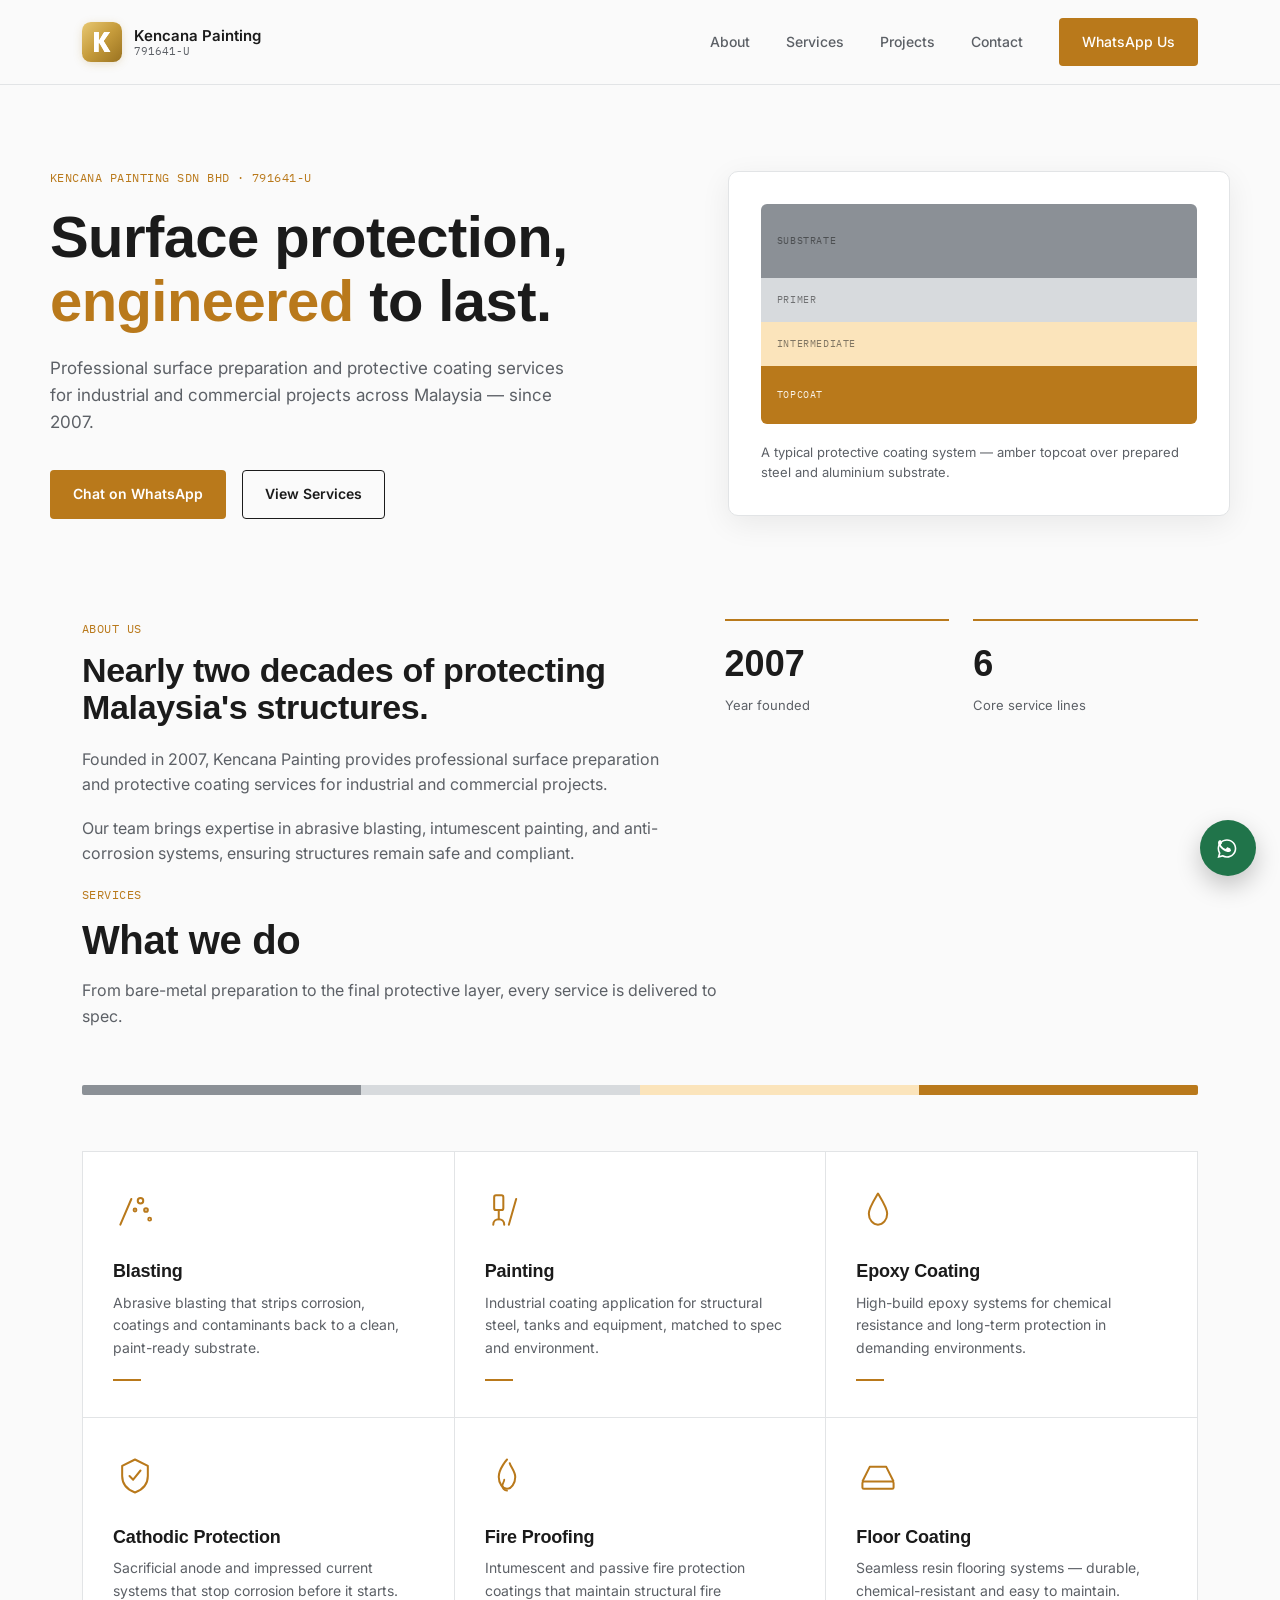
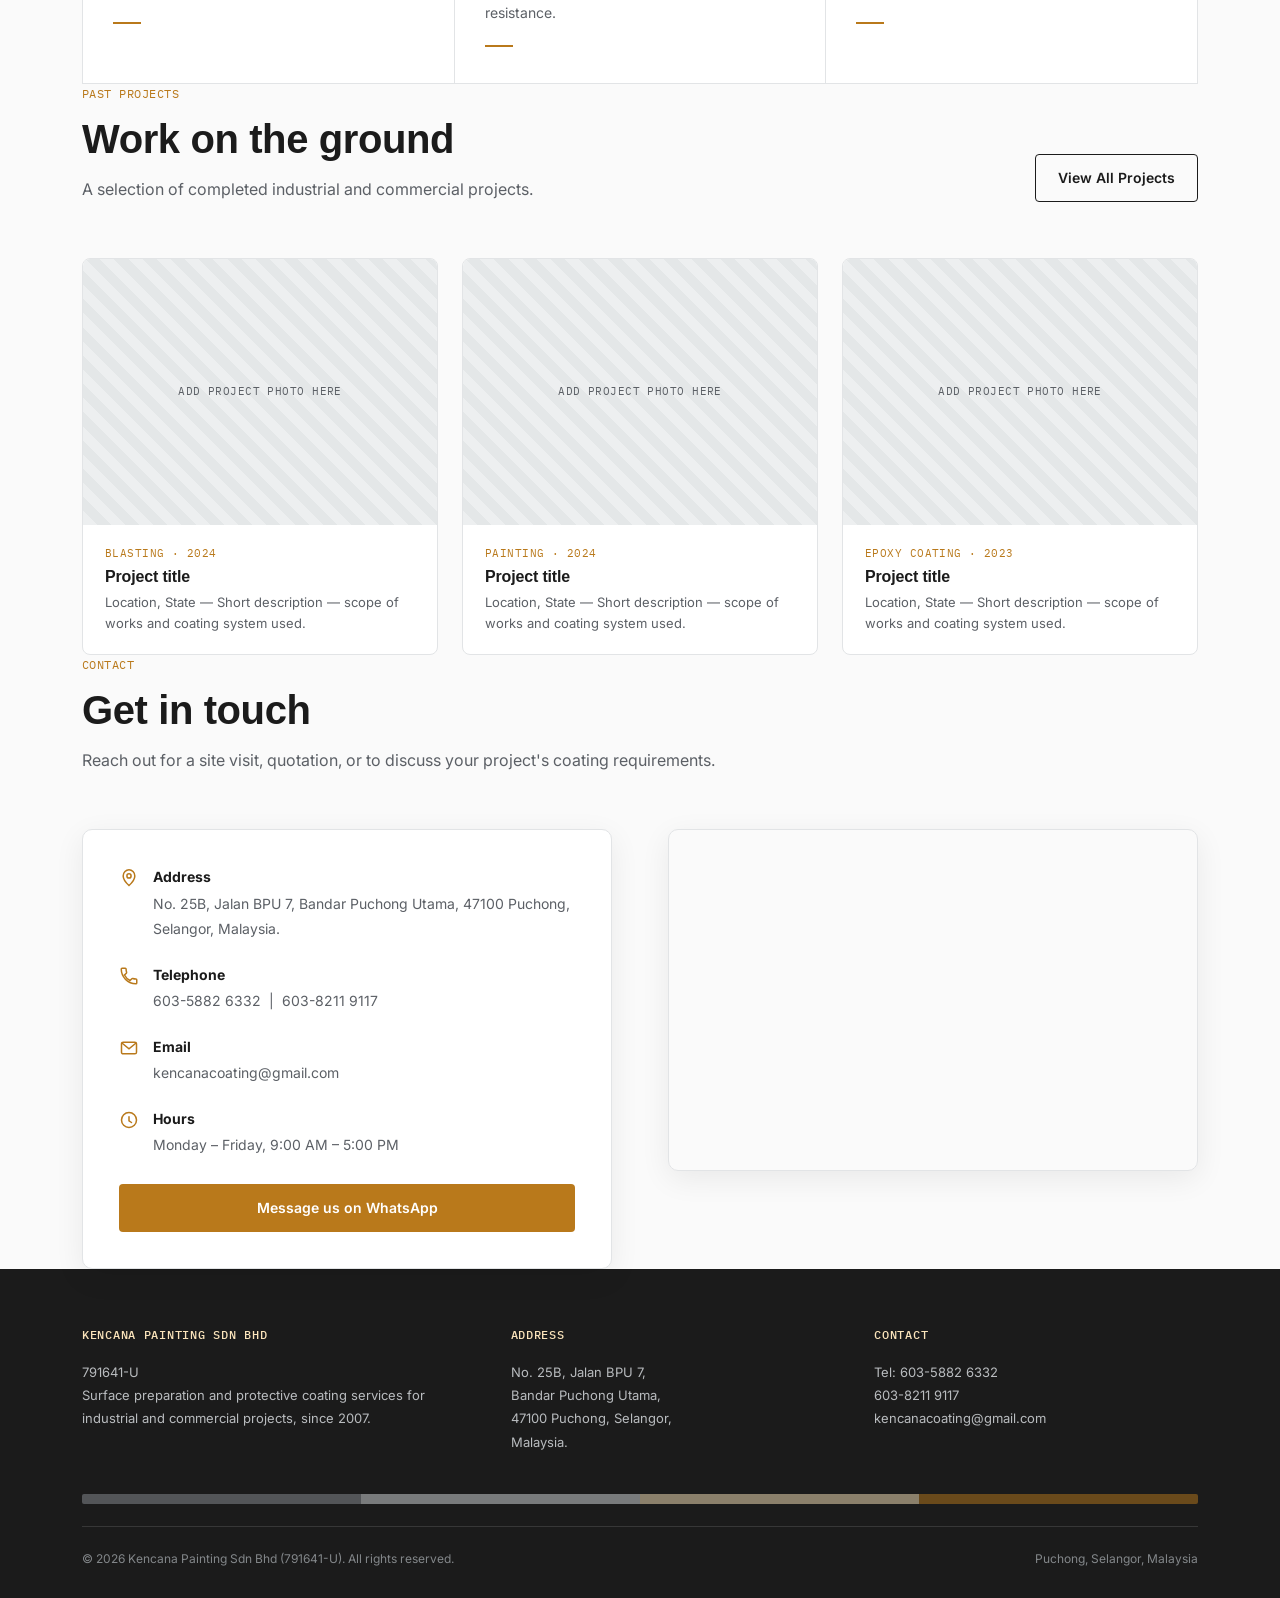
==== commit a2d1519f: "Add files via upload" ====
--- a/index.html
+++ b/index.html
@@ -15,7 +15,20 @@
 <header>
   <div class="nav">
     <a href="index.html" class="brand">
-      <div class="brand-mark">KP</div>
+      <div class="brand-mark">
+        <svg viewBox="0 0 100 100" width="100%" height="100%" xmlns="http://www.w3.org/2000/svg">
+          <defs>
+            <linearGradient id="goldNavGrad" x1="0%" y1="0%" x2="100%" y2="100%">
+              <stop offset="0%" stop-color="#E8C872" />
+              <stop offset="50%" stop-color="#C59B3B" />
+              <stop offset="100%" stop-color="#9A7220" />
+            </linearGradient>
+          </defs>
+          <rect width="100" height="100" rx="22" fill="url(#goldNavGrad)" />
+          <path d="M30 25H42V45H43.5L55.5 25H70L54 47.5L71 75H56.5L43.5Y" fill="white" />
+          <path d="M30 25h12v20h1.5L55.5 25H70L54 47.5L71 75H56.5L43.5 53H42V75H30V25Z" fill="white" />
+        </svg>
+      </div>
       <div class="brand-text">
         <strong>Kencana Painting</strong>
         <small>791641-U</small>
@@ -267,4 +280,4 @@
 <script src="projects-data.js"></script>
 <script src="script.js"></script>
 </body>
-</html>
+</html>
--- a/styles.css
+++ b/styles.css
@@ -74,11 +74,10 @@
 }
 .brand{display:flex; align-items:center; gap:12px;}
 .brand-mark{
-  width:38px; height:38px; border-radius:8px;
-  background:linear-gradient(160deg, var(--amber) 0%, var(--amber-deep) 100%);
+  width:40px; height:40px; border-radius:10px;
   display:flex; align-items:center; justify-content:center;
-  color:var(--white); font-family:'Archivo Expanded',sans-serif; font-weight:700; font-size:15px;
   flex-shrink:0;
+  box-shadow: 0 2px 8px rgba(181,141,55,0.25);
 }
 .brand-text{line-height:1.2;}
 .brand-text strong{display:block; font-size:15px; font-weight:600;}
@@ -87,6 +86,12 @@
 nav.links a{font-size:14px; font-weight:500; color:var(--ink-soft); transition:color .2s;}
 nav.links a:hover, nav.links a:focus-visible{color:var(--amber-deep);}
 nav.links a.active{color:var(--ink);}
+
+/* Make the header WhatsApp button explicitly white */
+nav.links a.btn-amber {
+  color: var(--white);
+}
+
 .btn{
   display:inline-flex; align-items:center; gap:8px;
   padding:12px 22px; border-radius:4px; font-size:14px; font-weight:600;
@@ -240,4 +245,4 @@
 @media (prefers-reduced-motion: reduce){
   .reveal{opacity:1; transform:none; transition:none;}
   html{scroll-behavior:auto;}
-}
+}
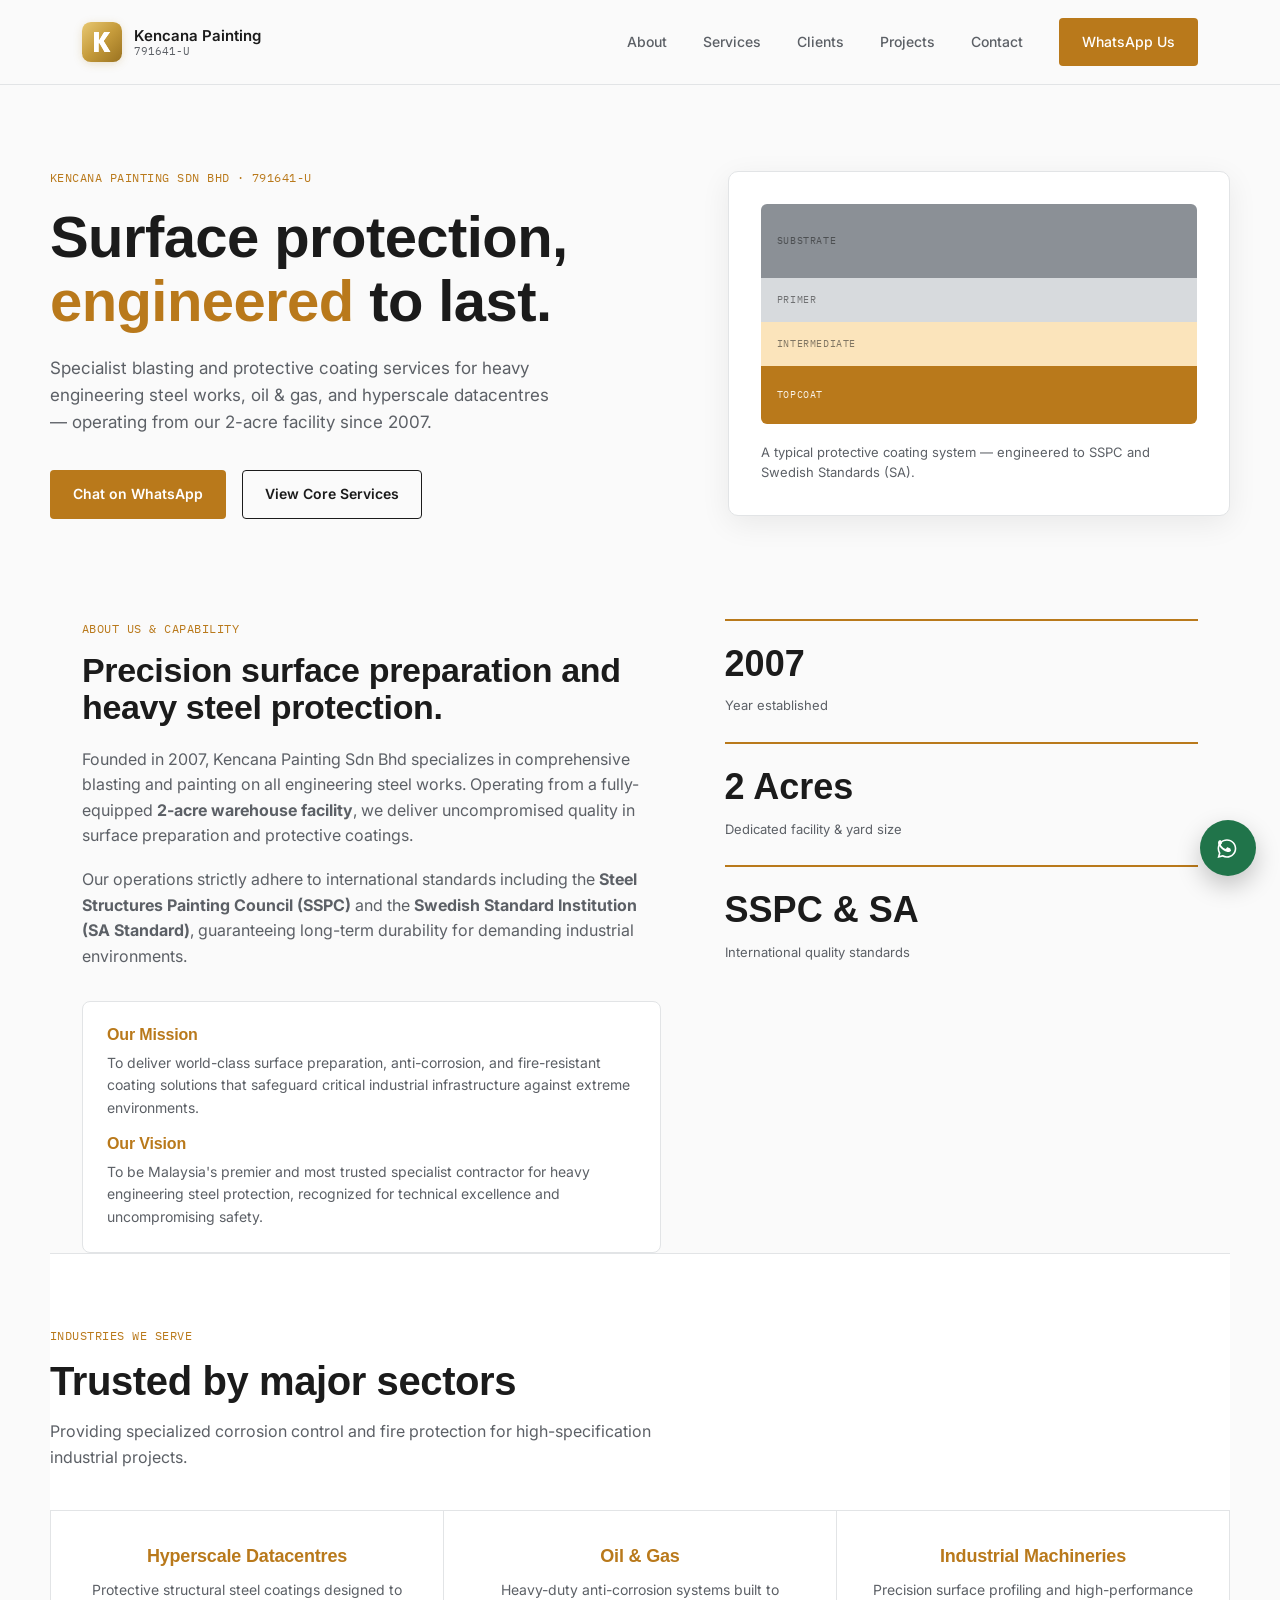
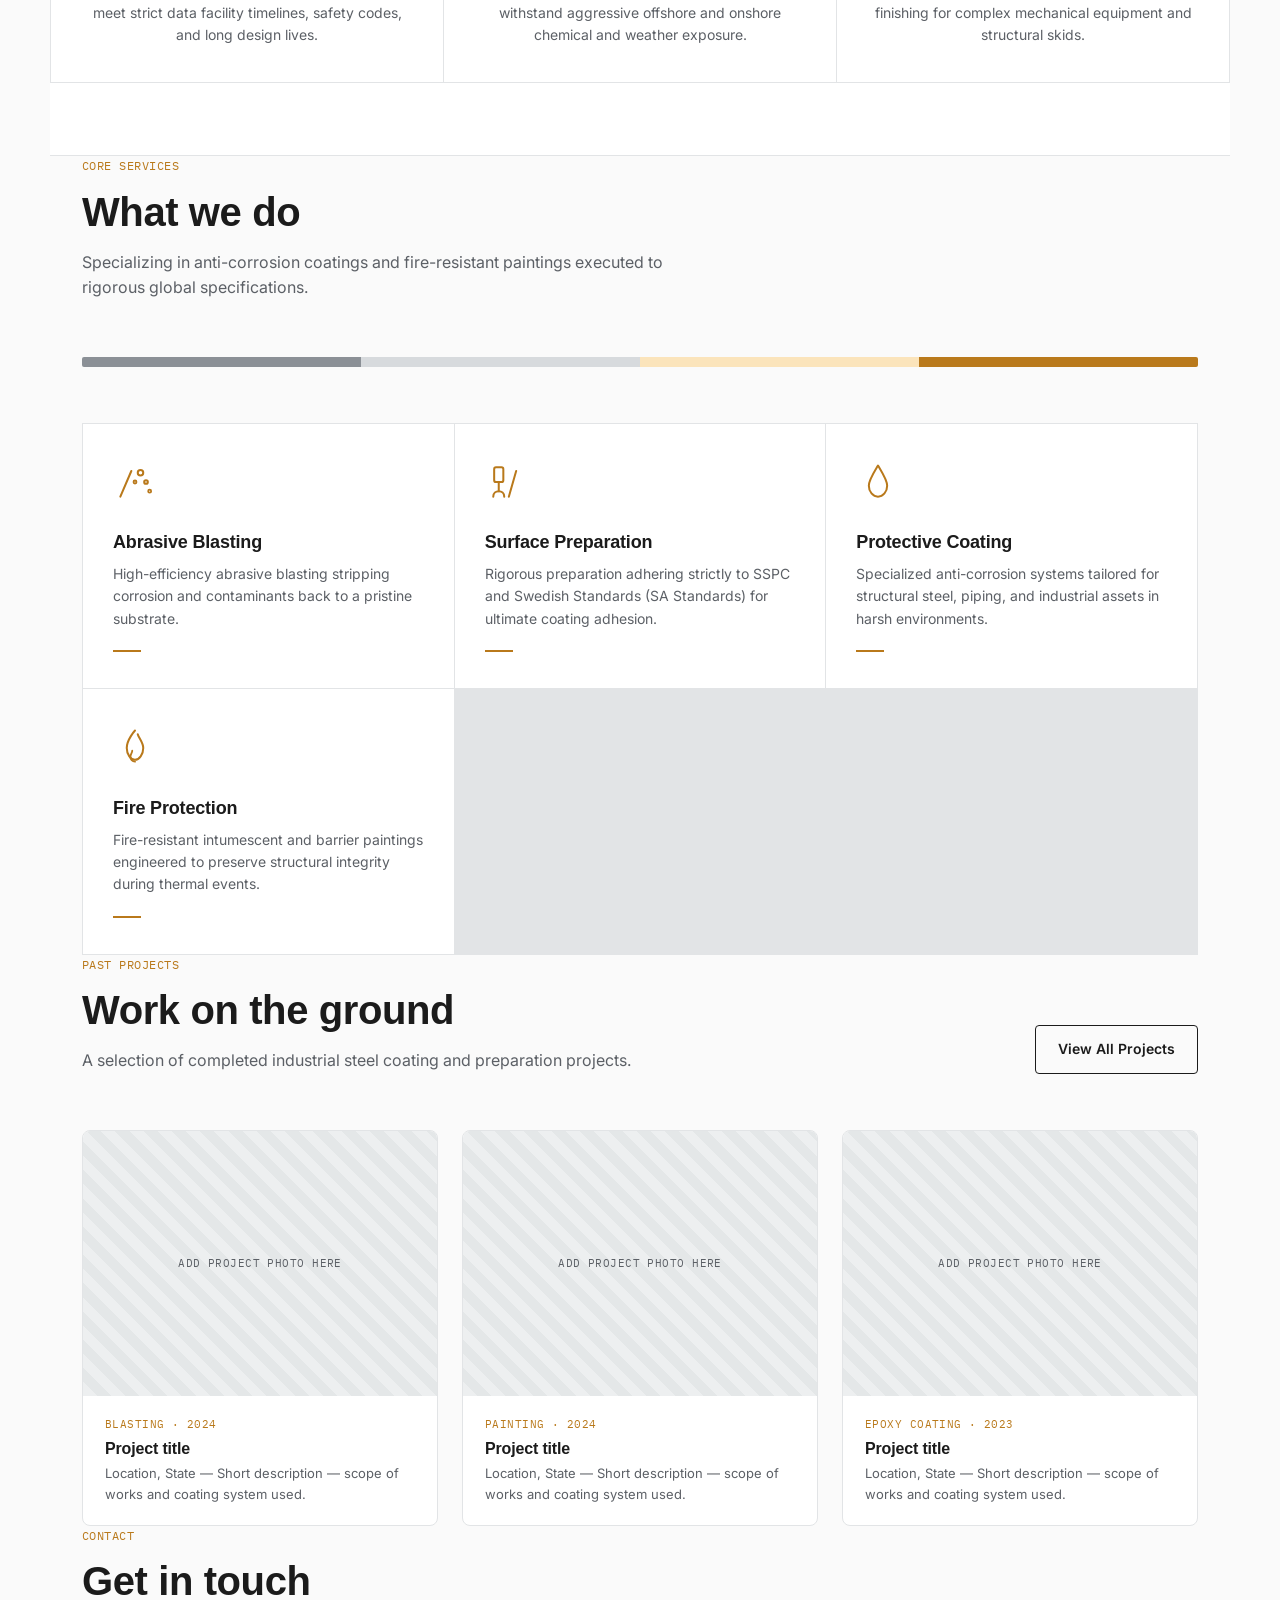
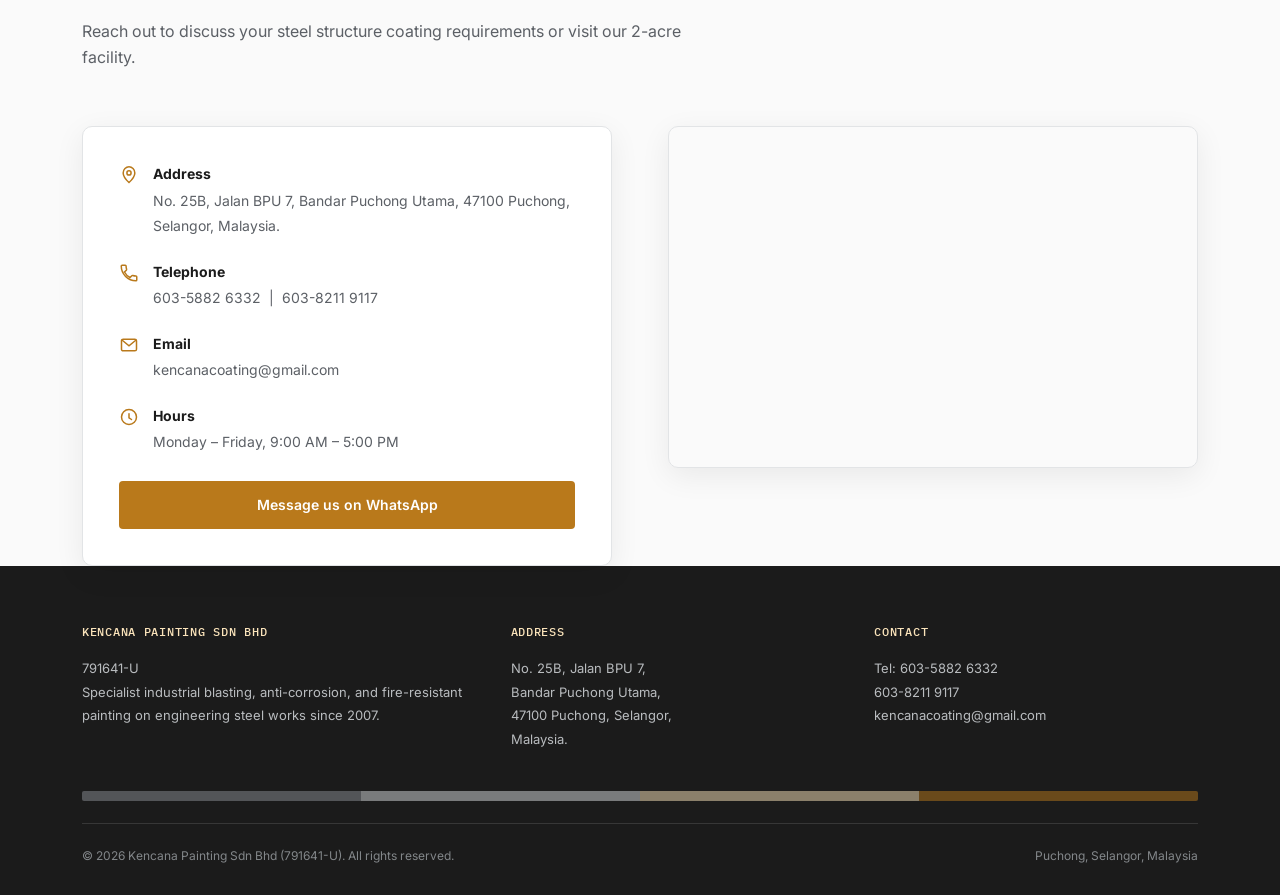
==== commit 178afb54: "Add files via upload" ====
--- a/index.html
+++ b/index.html
@@ -4,7 +4,7 @@
 <meta charset="UTF-8">
 <meta name="viewport" content="width=device-width, initial-scale=1.0">
 <title>Kencana Painting Sdn Bhd | Surface Preparation & Protective Coatings</title>
-<meta name="description" content="Kencana Painting Sdn Bhd — abrasive blasting, industrial painting, epoxy coating, cathodic protection, fireproofing and floor coating for industrial and commercial projects since 2007.">
+<meta name="description" content="Kencana Painting Sdn Bhd — specialist abrasive blasting, anti-corrosion coatings, and fire-resistant painting on engineering steel works to SSPC and Swedish standards.">
 <link rel="preconnect" href="https://fonts.googleapis.com">
 <link rel="preconnect" href="https://fonts.gstatic.com" crossorigin>
 <link href="https://fonts.googleapis.com/css2?family=Archivo+Expanded:wght@600;700&family=Inter:wght@400;500;600&family=IBM+Plex+Mono:wght@500&display=swap" rel="stylesheet">
@@ -37,9 +37,10 @@
     <nav class="links" id="navLinks">
       <a href="index.html#about">About</a>
       <a href="index.html#services">Services</a>
+      <a href="index.html#clients">Clients</a>
       <a href="projects.html">Projects</a>
       <a href="index.html#contact">Contact</a>
-      <a class="btn btn-amber" href="https://wa.me/60123867138" target="_blank" rel="noopener">WhatsApp Us</a>
+      <a class="btn btn-amber btn-whatsapp-header" href="https://wa.me/60123867138" target="_blank" rel="noopener">WhatsApp Us</a>
     </nav>
     <button class="nav-toggle" id="navToggle" aria-label="Toggle menu" aria-expanded="false">
       <span></span><span></span><span></span>
@@ -54,10 +55,10 @@
     <div>
       <div class="reg mono">Kencana Painting Sdn Bhd &middot; 791641-U</div>
       <h1>Surface protection, <em>engineered</em> to last.</h1>
-      <p class="lead">Professional surface preparation and protective coating services for industrial and commercial projects across Malaysia — since 2007.</p>
+      <p class="lead">Specialist blasting and protective coating services for heavy engineering steel works, oil & gas, and hyperscale datacentres — operating from our 2-acre facility since 2007.</p>
       <div class="cta-row">
         <a class="btn btn-amber" href="https://wa.me/60123867138" target="_blank" rel="noopener">Chat on WhatsApp</a>
-        <a class="btn btn-outline" href="#services">View Services</a>
+        <a class="btn btn-outline" href="#services">View Core Services</a>
       </div>
     </div>
     <div class="hero-graphic reveal">
@@ -67,28 +68,63 @@
         <div class="band primer"><span>Primer</span></div>
         <div class="band substrate"><span>Substrate</span></div>
       </div>
-      <div class="caption">A typical protective coating system — amber topcoat over prepared steel and aluminium substrate.</div>
-    </div>
-  </section>
-
-  <!-- ---------- ABOUT ---------- -->
+      <div class="caption">A typical protective coating system — engineered to SSPC and Swedish Standards (SA).</div>
+    </div>
+  </section>
+
+  <!-- ---------- ABOUT & MISSION ---------- -->
   <section id="about" class="container">
     <div class="about-grid">
       <div class="reveal">
-        <span class="section-tag mono">About Us</span>
-        <h2 style="font-size:clamp(26px,3vw,34px); margin-bottom:20px;">Nearly two decades of protecting Malaysia's structures.</h2>
-        <p>Founded in 2007, Kencana Painting provides professional surface preparation and protective coating services for industrial and commercial projects.</p>
-        <p>Our team brings expertise in abrasive blasting, intumescent painting, and anti-corrosion systems, ensuring structures remain safe and compliant.</p>
-      </div>
-      <div class="stat-row reveal">
+        <span class="section-tag mono">About Us & Capability</span>
+        <h2 style="font-size:clamp(26px,3vw,34px); margin-bottom:20px;">Precision surface preparation and heavy steel protection.</h2>
+        <p>Founded in 2007, Kencana Painting Sdn Bhd specializes in comprehensive blasting and painting on all engineering steel works. Operating from a fully-equipped <strong>2-acre warehouse facility</strong>, we deliver uncompromised quality in surface preparation and protective coatings.</p>
+        <p>Our operations strictly adhere to international standards including the <strong>Steel Structures Painting Council (SSPC)</strong> and the <strong>Swedish Standard Institution (SA Standard)</strong>, guaranteeing long-term durability for demanding industrial environments.</p>
+        
+        <div style="margin-top: 32px; padding: 24px; background: var(--white); border: 1px solid var(--line); border-radius: 8px;">
+          <h3 style="font-size: 16px; margin-bottom: 8px; color: var(--amber-deep);">Our Mission</h3>
+          <p style="font-size: 14px; margin-bottom: 16px; color: var(--ink-soft);">To deliver world-class surface preparation, anti-corrosion, and fire-resistant coating solutions that safeguard critical industrial infrastructure against extreme environments.</p>
+          <h3 style="font-size: 16px; margin-bottom: 8px; color: var(--amber-deep);">Our Vision</h3>
+          <p style="font-size: 14px; color: var(--ink-soft); margin-bottom: 0;">To be Malaysia's premier and most trusted specialist contractor for heavy engineering steel protection, recognized for technical excellence and uncompromising safety.</p>
+        </div>
+      </div>
+
+      <div class="stat-row reveal" style="display: grid; grid-template-columns: 1fr; gap: 24px;">
         <div class="stat">
           <strong>2007</strong>
-          <span>Year founded</span>
+          <span>Year established</span>
         </div>
         <div class="stat">
-          <strong>6</strong>
-          <span>Core service lines</span>
-        </div>
+          <strong>2 Acres</strong>
+          <span>Dedicated facility & yard size</span>
+        </div>
+        <div class="stat">
+          <strong>SSPC & SA</strong>
+          <span>International quality standards</span>
+        </div>
+      </div>
+    </div>
+  </section>
+
+  <!-- ---------- TARGET CLIENTS ---------- -->
+  <section id="clients" class="container" style="background: var(--white); border-top: 1px solid var(--line); border-bottom: 1px solid var(--line); padding: 72px 0;">
+    <div class="section-head reveal" style="margin-bottom: 40px;">
+      <span class="section-tag mono">Industries We Serve</span>
+      <h2>Trusted by major sectors</h2>
+      <p>Providing specialized corrosion control and fire protection for high-specification industrial projects.</p>
+    </div>
+    <div class="service-grid reveal" style="grid-template-columns: repeat(3, 1fr);">
+      <div class="service-card" style="text-align: center;">
+        <h3 style="color: var(--amber-deep); margin-bottom: 12px;">Hyperscale Datacentres</h3>
+        <p>Protective structural steel coatings designed to meet strict data facility timelines, safety codes, and long design lives.</p>
+      </div>
+      <div class="service-card" style="text-align: center;">
+        <h3 style="color: var(--amber-deep); margin-bottom: 12px;">Oil & Gas</h3>
+        <p>Heavy-duty anti-corrosion systems built to withstand aggressive offshore and onshore chemical and weather exposure.</p>
+      </div>
+      <div class="service-card" style="text-align: center;">
+        <h3 style="color: var(--amber-deep); margin-bottom: 12px;">Industrial Machineries</h3>
+        <p>Precision surface profiling and high-performance finishing for complex mechanical equipment and structural skids.</p>
       </div>
     </div>
   </section>
@@ -96,9 +132,9 @@
   <!-- ---------- SERVICES ---------- -->
   <section id="services" class="container">
     <div class="section-head reveal">
-      <span class="section-tag mono">Services</span>
+      <span class="section-tag mono">Core Services</span>
       <h2>What we do</h2>
-      <p>From bare-metal preparation to the final protective layer, every service is delivered to spec.</p>
+      <p>Specializing in anti-corrosion coatings and fire-resistant paintings executed to rigorous global specifications.</p>
     </div>
     <div class="layer-bar divider reveal">
       <span class="l1"></span><span class="l2"></span><span class="l3"></span><span class="l4"></span>
@@ -113,8 +149,8 @@
           <circle cx="24" cy="24" r="1.6" stroke="currentColor" stroke-width="2"/>
           <circle cx="40" cy="34" r="1.6" stroke="currentColor" stroke-width="2"/>
         </svg>
-        <h3>Blasting</h3>
-        <p>Abrasive blasting that strips corrosion, coatings and contaminants back to a clean, paint-ready substrate.</p>
+        <h3>Abrasive Blasting</h3>
+        <p>High-efficiency abrasive blasting stripping corrosion and contaminants back to a pristine substrate.</p>
         <div class="under"></div>
       </div>
 
@@ -125,8 +161,8 @@
           <path d="M9 40C9 36 12 34 15 34C18 34 21 36 21 40" stroke="currentColor" stroke-width="2.2" stroke-linecap="round"/>
           <path d="M26 40L34 12" stroke="currentColor" stroke-width="2.2" stroke-linecap="round"/>
         </svg>
-        <h3>Painting</h3>
-        <p>Industrial coating application for structural steel, tanks and equipment, matched to spec and environment.</p>
+        <h3>Surface Preparation</h3>
+        <p>Rigorous preparation adhering strictly to SSPC and Swedish Standards (SA Standards) for ultimate coating adhesion.</p>
         <div class="under"></div>
       </div>
 
@@ -134,18 +170,8 @@
         <svg class="icon" viewBox="0 0 48 48" fill="none" xmlns="http://www.w3.org/2000/svg">
           <path d="M24 6C30 16 34 22 34 28C34 34.6 29.5 40 24 40C18.5 40 14 34.6 14 28C14 22 18 16 24 6Z" stroke="currentColor" stroke-width="2.2" stroke-linejoin="round"/>
         </svg>
-        <h3>Epoxy Coating</h3>
-        <p>High-build epoxy systems for chemical resistance and long-term protection in demanding environments.</p>
-        <div class="under"></div>
-      </div>
-
-      <div class="service-card">
-        <svg class="icon" viewBox="0 0 48 48" fill="none" xmlns="http://www.w3.org/2000/svg">
-          <path d="M24 6L38 13V24C38 33 32 39 24 42C16 39 10 33 10 24V13L24 6Z" stroke="currentColor" stroke-width="2.2" stroke-linejoin="round"/>
-          <path d="M18 24L22 28L30 18" stroke="currentColor" stroke-width="2.2" stroke-linecap="round" stroke-linejoin="round"/>
-        </svg>
-        <h3>Cathodic Protection</h3>
-        <p>Sacrificial anode and impressed current systems that stop corrosion before it starts.</p>
+        <h3>Protective Coating</h3>
+        <p>Specialized anti-corrosion systems tailored for structural steel, piping, and industrial assets in harsh environments.</p>
         <div class="under"></div>
       </div>
 
@@ -154,18 +180,8 @@
           <path d="M24 6C24 6 15 16 15 25C15 32.2 19.5 38 24 38C28.5 38 33 32.2 33 25C33 19 28 14 27 10" stroke="currentColor" stroke-width="2.2" stroke-linecap="round" stroke-linejoin="round"/>
           <path d="M24 40C21 40 19 37.5 19 34.5C19 32 21 30 21 28" stroke="currentColor" stroke-width="2" stroke-linecap="round"/>
         </svg>
-        <h3>Fire Proofing</h3>
-        <p>Intumescent and passive fire protection coatings that maintain structural fire resistance.</p>
-        <div class="under"></div>
-      </div>
-
-      <div class="service-card">
-        <svg class="icon" viewBox="0 0 48 48" fill="none" xmlns="http://www.w3.org/2000/svg">
-          <rect x="7" y="30" width="34" height="8" rx="1.5" stroke="currentColor" stroke-width="2.2"/>
-          <path d="M7 30L15 14H33L41 30" stroke="currentColor" stroke-width="2.2" stroke-linejoin="round"/>
-        </svg>
-        <h3>Floor Coating</h3>
-        <p>Seamless resin flooring systems — durable, chemical-resistant and easy to maintain.</p>
+        <h3>Fire Protection</h3>
+        <p>Fire-resistant intumescent and barrier paintings engineered to preserve structural integrity during thermal events.</p>
         <div class="under"></div>
       </div>
     </div>
@@ -177,7 +193,7 @@
       <div style="max-width:640px;">
         <span class="section-tag mono">Past Projects</span>
         <h2>Work on the ground</h2>
-        <p>A selection of completed industrial and commercial projects.</p>
+        <p>A selection of completed industrial steel coating and preparation projects.</p>
       </div>
       <a class="btn btn-outline" href="projects.html">View All Projects</a>
     </div>
@@ -192,7 +208,7 @@
     <div class="section-head reveal">
       <span class="section-tag mono">Contact</span>
       <h2>Get in touch</h2>
-      <p>Reach out for a site visit, quotation, or to discuss your project's coating requirements.</p>
+      <p>Reach out to discuss your steel structure coating requirements or visit our 2-acre facility.</p>
     </div>
 
     <div class="contact-grid reveal">
@@ -248,7 +264,7 @@
       <div>
         <h4>Kencana Painting Sdn Bhd</h4>
         <p>791641-U</p>
-        <p>Surface preparation and protective coating services for industrial and commercial projects, since 2007.</p>
+        <p>Specialist industrial blasting, anti-corrosion, and fire-resistant painting on engineering steel works since 2007.</p>
       </div>
       <div>
         <h4>Address</h4>
@@ -280,4 +296,4 @@
 <script src="projects-data.js"></script>
 <script src="script.js"></script>
 </body>
-</html>+</html>
--- a/styles.css
+++ b/styles.css
@@ -29,6 +29,7 @@
   background:var(--bg);
   line-height:1.6;
   -webkit-font-smoothing:antialiased;
+  overflow-x: hidden;
 }
 h1,h2,h3{
   font-family:'Archivo Expanded', sans-serif;
@@ -43,9 +44,14 @@
 }
 a{color:inherit; text-decoration:none;}
 img{max-width:100%; display:block;}
-.container{max-width:1180px; margin:0 auto; padding:0 32px;}
+
+.container{max-width:1180px; margin:0 auto; padding:0 28px;}
+@media(min-width: 768px){
+  .container{padding:0 32px;}
+}
+
 section{padding:104px 0;}
-@media(max-width:720px){ section{padding:72px 0;} .container{padding:0 20px;} }
+@media(max-width:720px){ section{padding:72px 0;} }
 
 /* ---------- Coating-over-steel motif (signature element) ---------- */
 .layer-bar{display:flex; width:100%; height:10px; border-radius:2px; overflow:hidden;}
@@ -64,15 +70,18 @@
 /* ---------- Header ---------- */
 header{
   position:fixed; top:0; left:0; right:0; z-index:100;
-  background:rgba(250,250,250,0.92);
+  background:rgba(250,250,250,0.95);
   backdrop-filter:blur(10px);
   border-bottom:1px solid var(--line);
 }
 .nav{
   display:flex; align-items:center; justify-content:space-between;
-  padding:18px 32px; max-width:1180px; margin:0 auto;
-}
-.brand{display:flex; align-items:center; gap:12px;}
+  padding:18px 28px; max-width:1180px; margin:0 auto;
+}
+@media(min-width: 768px){
+  .nav{padding:18px 32px;}
+}
+.brand{display:flex; align-items:center; gap:12px; z-index:102;}
 .brand-mark{
   width:40px; height:40px; border-radius:10px;
   display:flex; align-items:center; justify-content:center;
@@ -82,14 +91,15 @@
 .brand-text{line-height:1.2;}
 .brand-text strong{display:block; font-size:15px; font-weight:600;}
 .brand-text small{display:block; font-size:11px; color:var(--ink-soft); font-family:'IBM Plex Mono',monospace;}
+
 nav.links{display:flex; gap:36px; align-items:center;}
 nav.links a{font-size:14px; font-weight:500; color:var(--ink-soft); transition:color .2s;}
 nav.links a:hover, nav.links a:focus-visible{color:var(--amber-deep);}
 nav.links a.active{color:var(--ink);}
 
-/* Make the header WhatsApp button explicitly white */
-nav.links a.btn-amber {
-  color: var(--white);
+/* Explicitly make the header WhatsApp button white text */
+nav.links a.btn-amber.btn-whatsapp-header {
+  color: var(--white) !important;
 }
 
 .btn{
@@ -99,22 +109,50 @@
   border:1px solid transparent;
 }
 .btn-amber{background:var(--amber-deep); color:var(--white);}
-.btn-amber:hover{background:var(--ink);}
+.btn-amber:hover{background:var(--ink); color:var(--white);}
 .btn-outline{border-color:var(--ink); color:var(--ink);}
 .btn-outline:hover{background:var(--ink); color:var(--white);}
 .btn:focus-visible{outline:2px solid var(--amber-deep); outline-offset:2px;}
 
-.nav-toggle{display:none; flex-direction:column; gap:5px; background:none; border:0; cursor:pointer; padding:8px;}
-.nav-toggle span{width:22px; height:2px; background:var(--ink);}
+.nav-toggle{display:none; flex-direction:column; gap:5px; background:none; border:0; cursor:pointer; padding:8px; z-index:102;}
+.nav-toggle span{width:22px; height:2px; background:var(--ink); transition:all .3s ease;}
+
 @media(max-width:860px){
   nav.links{
-    position:fixed; inset:64px 0 0 0; background:var(--bg);
-    flex-direction:column; justify-content:flex-start; padding:40px 32px;
-    transform:translateY(-110%); transition:transform .3s ease; gap:24px;
-  }
-  nav.links.open{transform:translateY(0);}
-  nav.links .btn{align-self:flex-start;}
+    position:fixed; 
+    top:0; right:0; left:0; bottom:0;
+    background:var(--bg);
+    flex-direction:column; 
+    justify-content:center; 
+    align-items:center;
+    padding:80px 32px 40px;
+    transform:translateX(100%); 
+    transition:transform .3s ease-in-out; 
+    gap:28px;
+    z-index:101;
+    box-shadow: -10px 0 30px rgba(0,0,0,0.1);
+  }
+  nav.links.open{
+    transform:translateX(0);
+  }
+  nav.links a {
+    font-size: 18px;
+  }
+  nav.links .btn{
+    width: 100%;
+    justify-content: center;
+  }
   .nav-toggle{display:flex;}
+  
+  .nav-toggle[aria-expanded="true"] span:nth-child(1) {
+    transform: translateY(7px) rotate(45deg);
+  }
+  .nav-toggle[aria-expanded="true"] span:nth-child(2) {
+    opacity: 0;
+  }
+  .nav-toggle[aria-expanded="true"] span:nth-child(3) {
+    transform: translateY(-7px) rotate(-45deg);
+  }
 }
 
 /* ---------- Hero ---------- */
@@ -122,7 +160,7 @@
   padding:168px 0 100px;
   display:grid; grid-template-columns:1.1fr 0.9fr; gap:64px; align-items:center;
 }
-@media(max-width:900px){ .hero{grid-template-columns:1fr; padding:140px 0 60px;} }
+@media(max-width:900px){ .hero{grid-template-columns:1fr; padding:130px 0 60px; gap:40px;} }
 .hero .reg{font-size:12px; color:var(--amber-deep); margin-bottom:18px;}
 .hero h1{font-size:clamp(34px,5vw,58px); margin-bottom:22px;}
 .hero h1 em{font-style:normal; color:var(--amber-deep);}
@@ -150,7 +188,7 @@
 
 /* ---------- Intro / about ---------- */
 .about-grid{display:grid; grid-template-columns:1.1fr 0.9fr; gap:64px; align-items:start;}
-@media(max-width:860px){ .about-grid{grid-template-columns:1fr;} }
+@media(max-width:860px){ .about-grid{grid-template-columns:1fr; gap:40px;} }
 .about-grid p{color:var(--ink-soft); font-size:16px; margin-bottom:18px;}
 .stat-row{display:grid; grid-template-columns:1fr 1fr; gap:24px;}
 .stat{border-top:2px solid var(--amber-deep); padding-top:14px;}
@@ -205,12 +243,13 @@
 
 /* ---------- Contact ---------- */
 .contact-grid{display:grid; grid-template-columns:1fr 1fr; gap:56px; align-items:start;}
-@media(max-width:860px){ .contact-grid{grid-template-columns:1fr;} }
+@media(max-width:860px){ .contact-grid{grid-template-columns:1fr; gap:32px;} }
 .contact-card{background:var(--white); border:1px solid var(--line); border-radius:10px; padding:36px; box-shadow:var(--shadow);}
+@media(max-width:480px){ .contact-card{padding:24px;} }
 .contact-row{display:flex; gap:14px; margin-bottom:22px; align-items:flex-start;}
 .contact-row .ic{width:20px; height:20px; color:var(--amber-deep); flex-shrink:0; margin-top:2px;}
 .contact-row strong{display:block; font-size:14px; margin-bottom:2px;}
-.contact-row span, .contact-row a{font-size:14px; color:var(--ink-soft);}
+.contact-row span, .contact-row a{font-size:14px; color:var(--ink-soft); word-break:break-word;}
 .map-wrap{border:1px solid var(--line); border-radius:10px; overflow:hidden; box-shadow:var(--shadow);}
 .map-wrap iframe{width:100%; height:100%; min-height:340px; border:0; display:block;}
 
@@ -245,4 +284,4 @@
 @media (prefers-reduced-motion: reduce){
   .reveal{opacity:1; transform:none; transition:none;}
   html{scroll-behavior:auto;}
-}+}
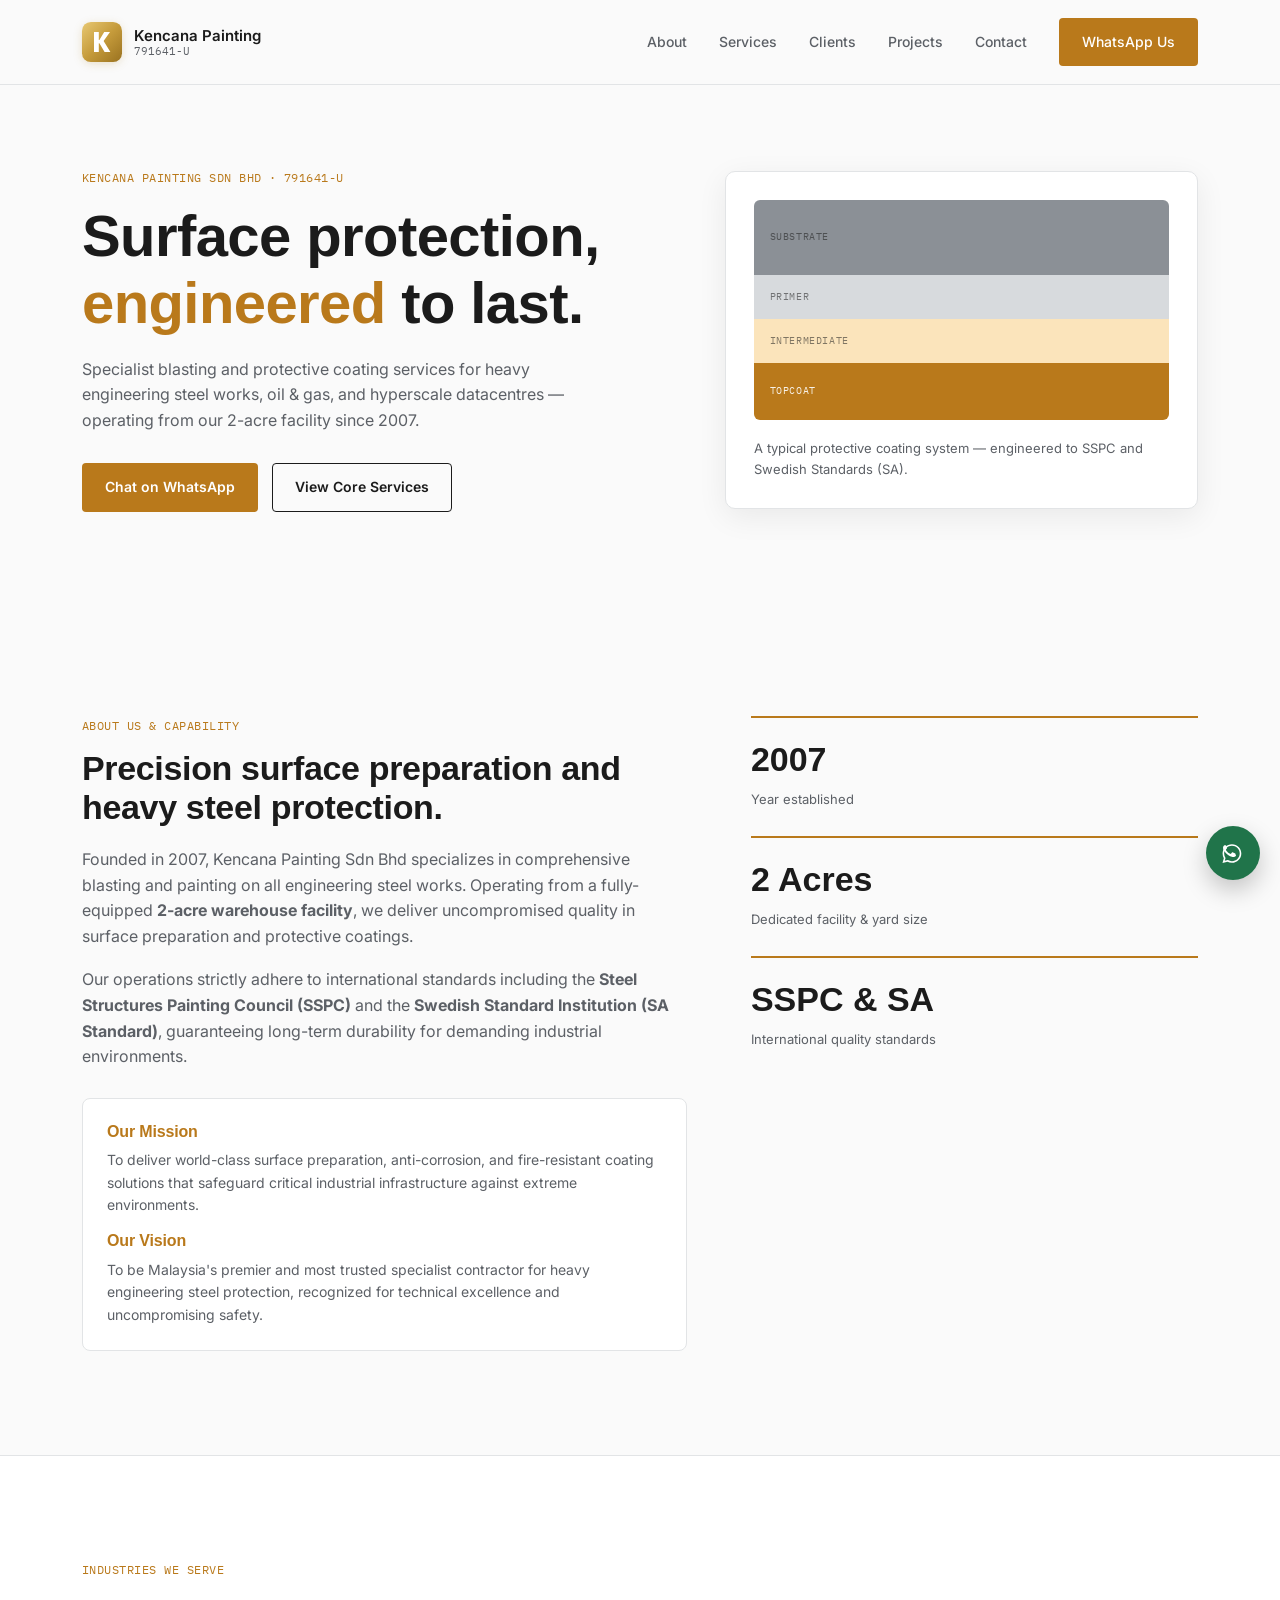
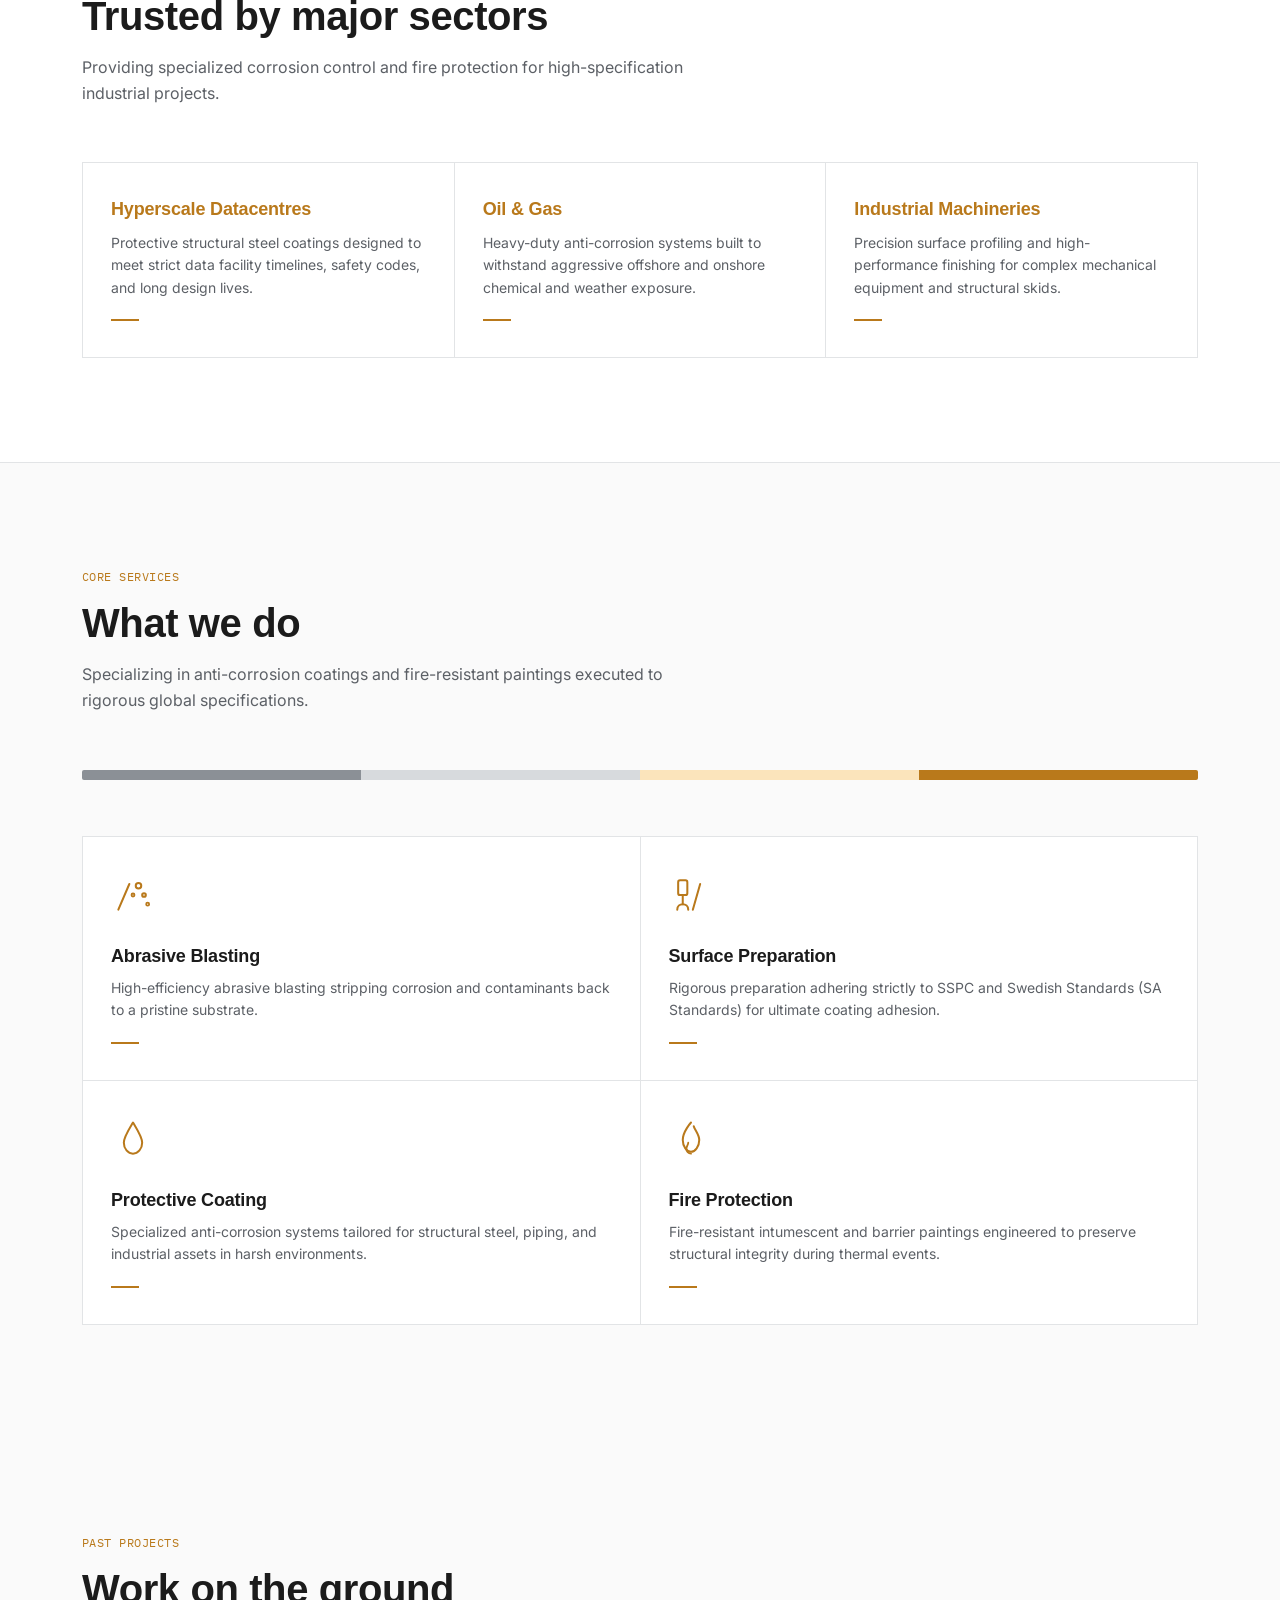
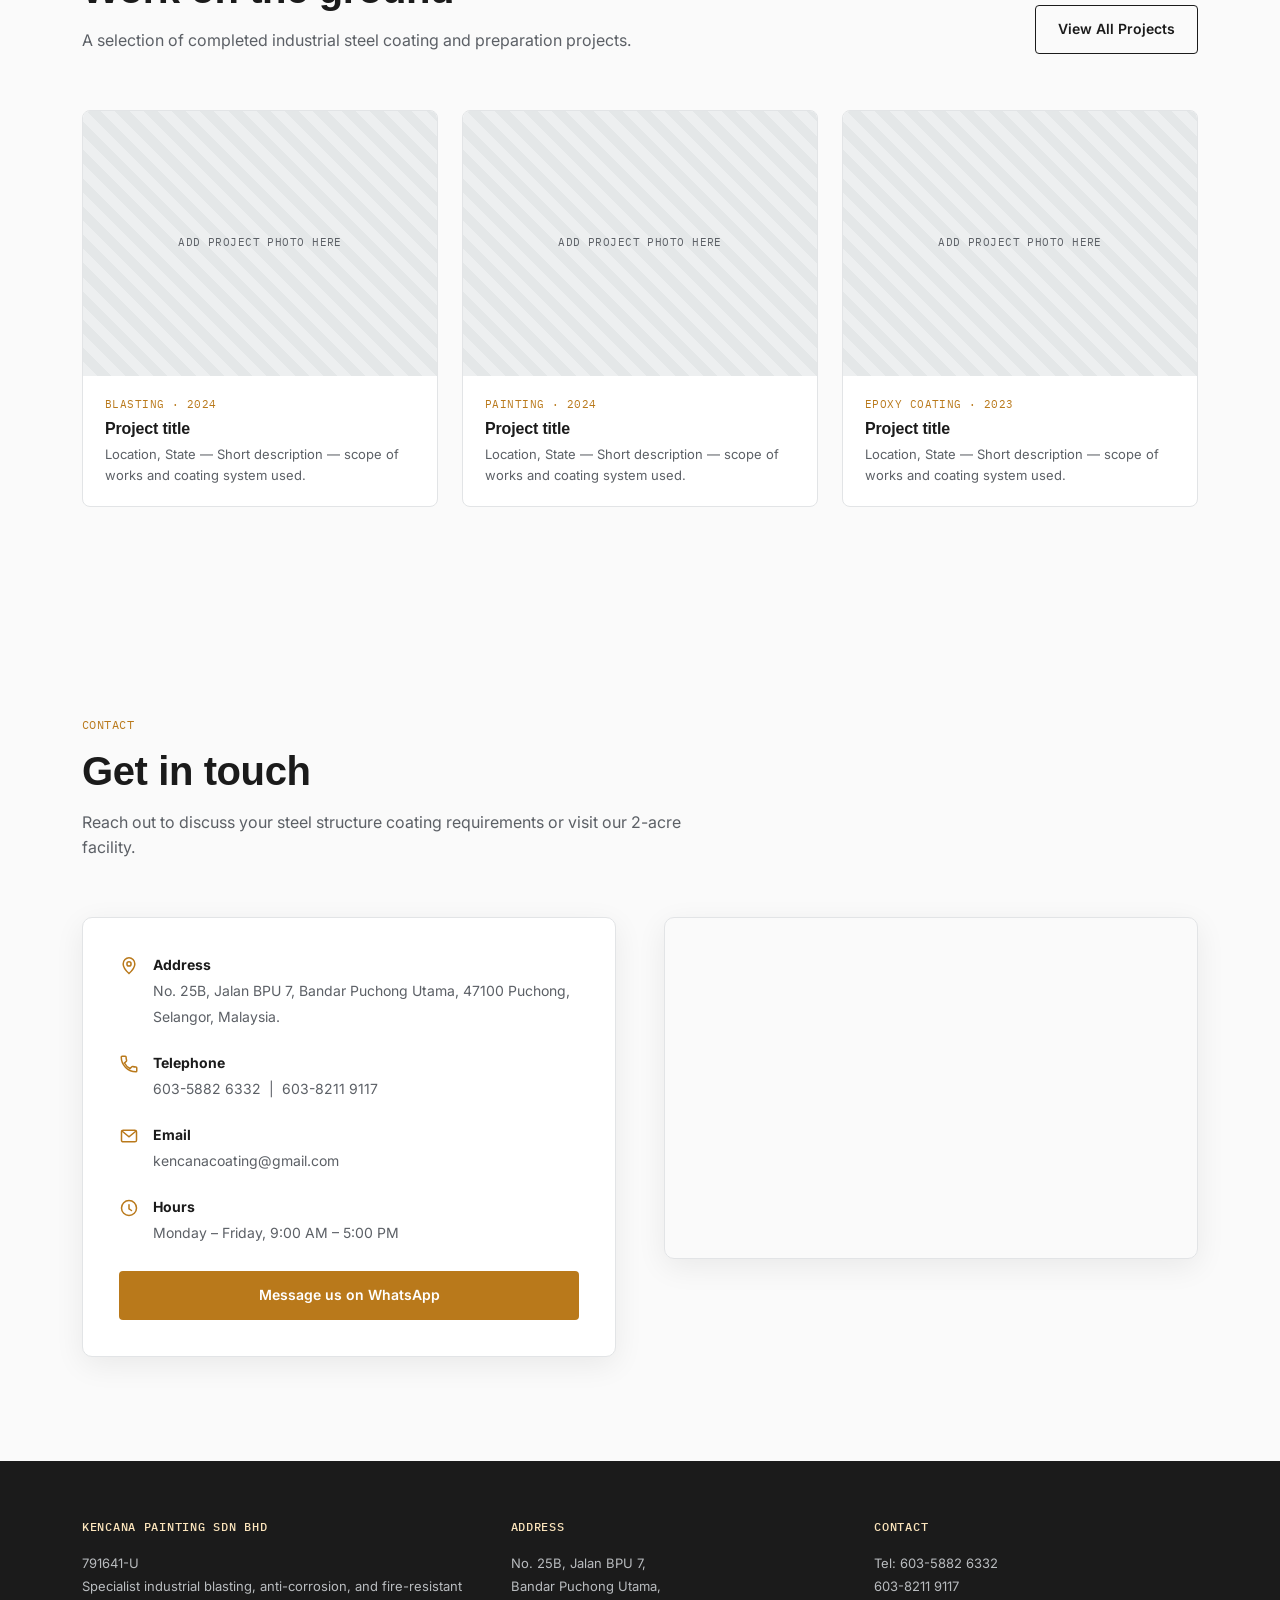
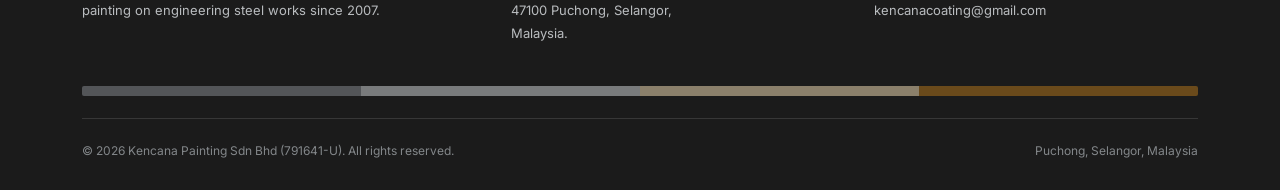
==== commit 407161ea: "Add files via upload" ====
--- a/index.html
+++ b/index.html
@@ -25,7 +25,6 @@
             </linearGradient>
           </defs>
           <rect width="100" height="100" rx="22" fill="url(#goldNavGrad)" />
-          <path d="M30 25H42V45H43.5L55.5 25H70L54 47.5L71 75H56.5L43.5Y" fill="white" />
           <path d="M30 25h12v20h1.5L55.5 25H70L54 47.5L71 75H56.5L43.5 53H42V75H30V25Z" fill="white" />
         </svg>
       </div>
@@ -40,7 +39,7 @@
       <a href="index.html#clients">Clients</a>
       <a href="projects.html">Projects</a>
       <a href="index.html#contact">Contact</a>
-      <a class="btn btn-amber btn-whatsapp-header" href="https://wa.me/60123867138" target="_blank" rel="noopener">WhatsApp Us</a>
+      <a class="btn btn-amber" href="https://wa.me/60123867138" target="_blank" rel="noopener">WhatsApp Us</a>
     </nav>
     <button class="nav-toggle" id="navToggle" aria-label="Toggle menu" aria-expanded="false">
       <span></span><span></span><span></span>
@@ -55,7 +54,7 @@
     <div>
       <div class="reg mono">Kencana Painting Sdn Bhd &middot; 791641-U</div>
       <h1>Surface protection, <em>engineered</em> to last.</h1>
-      <p class="lead">Specialist blasting and protective coating services for heavy engineering steel works, oil & gas, and hyperscale datacentres — operating from our 2-acre facility since 2007.</p>
+      <p class="lead">Specialist blasting and protective coating services for heavy engineering steel works, oil &amp; gas, and hyperscale datacentres — operating from our 2-acre facility since 2007.</p>
       <div class="cta-row">
         <a class="btn btn-amber" href="https://wa.me/60123867138" target="_blank" rel="noopener">Chat on WhatsApp</a>
         <a class="btn btn-outline" href="#services">View Core Services</a>
@@ -76,30 +75,30 @@
   <section id="about" class="container">
     <div class="about-grid">
       <div class="reveal">
-        <span class="section-tag mono">About Us & Capability</span>
-        <h2 style="font-size:clamp(26px,3vw,34px); margin-bottom:20px;">Precision surface preparation and heavy steel protection.</h2>
+        <span class="section-tag mono">About Us &amp; Capability</span>
+        <h2>Precision surface preparation and heavy steel protection.</h2>
         <p>Founded in 2007, Kencana Painting Sdn Bhd specializes in comprehensive blasting and painting on all engineering steel works. Operating from a fully-equipped <strong>2-acre warehouse facility</strong>, we deliver uncompromised quality in surface preparation and protective coatings.</p>
         <p>Our operations strictly adhere to international standards including the <strong>Steel Structures Painting Council (SSPC)</strong> and the <strong>Swedish Standard Institution (SA Standard)</strong>, guaranteeing long-term durability for demanding industrial environments.</p>
-        
-        <div style="margin-top: 32px; padding: 24px; background: var(--white); border: 1px solid var(--line); border-radius: 8px;">
-          <h3 style="font-size: 16px; margin-bottom: 8px; color: var(--amber-deep);">Our Mission</h3>
-          <p style="font-size: 14px; margin-bottom: 16px; color: var(--ink-soft);">To deliver world-class surface preparation, anti-corrosion, and fire-resistant coating solutions that safeguard critical industrial infrastructure against extreme environments.</p>
-          <h3 style="font-size: 16px; margin-bottom: 8px; color: var(--amber-deep);">Our Vision</h3>
-          <p style="font-size: 14px; color: var(--ink-soft); margin-bottom: 0;">To be Malaysia's premier and most trusted specialist contractor for heavy engineering steel protection, recognized for technical excellence and uncompromising safety.</p>
-        </div>
-      </div>
-
-      <div class="stat-row reveal" style="display: grid; grid-template-columns: 1fr; gap: 24px;">
+
+        <div class="mission-box">
+          <h3>Our Mission</h3>
+          <p>To deliver world-class surface preparation, anti-corrosion, and fire-resistant coating solutions that safeguard critical industrial infrastructure against extreme environments.</p>
+          <h3>Our Vision</h3>
+          <p>To be Malaysia's premier and most trusted specialist contractor for heavy engineering steel protection, recognized for technical excellence and uncompromising safety.</p>
+        </div>
+      </div>
+
+      <div class="stat-row reveal">
         <div class="stat">
           <strong>2007</strong>
           <span>Year established</span>
         </div>
         <div class="stat">
           <strong>2 Acres</strong>
-          <span>Dedicated facility & yard size</span>
+          <span>Dedicated facility &amp; yard size</span>
         </div>
         <div class="stat">
-          <strong>SSPC & SA</strong>
+          <strong>SSPC &amp; SA</strong>
           <span>International quality standards</span>
         </div>
       </div>
@@ -107,24 +106,29 @@
   </section>
 
   <!-- ---------- TARGET CLIENTS ---------- -->
-  <section id="clients" class="container" style="background: var(--white); border-top: 1px solid var(--line); border-bottom: 1px solid var(--line); padding: 72px 0;">
-    <div class="section-head reveal" style="margin-bottom: 40px;">
-      <span class="section-tag mono">Industries We Serve</span>
-      <h2>Trusted by major sectors</h2>
-      <p>Providing specialized corrosion control and fire protection for high-specification industrial projects.</p>
-    </div>
-    <div class="service-grid reveal" style="grid-template-columns: repeat(3, 1fr);">
-      <div class="service-card" style="text-align: center;">
-        <h3 style="color: var(--amber-deep); margin-bottom: 12px;">Hyperscale Datacentres</h3>
-        <p>Protective structural steel coatings designed to meet strict data facility timelines, safety codes, and long design lives.</p>
-      </div>
-      <div class="service-card" style="text-align: center;">
-        <h3 style="color: var(--amber-deep); margin-bottom: 12px;">Oil & Gas</h3>
-        <p>Heavy-duty anti-corrosion systems built to withstand aggressive offshore and onshore chemical and weather exposure.</p>
-      </div>
-      <div class="service-card" style="text-align: center;">
-        <h3 style="color: var(--amber-deep); margin-bottom: 12px;">Industrial Machineries</h3>
-        <p>Precision surface profiling and high-performance finishing for complex mechanical equipment and structural skids.</p>
+  <section id="clients" class="clients-section">
+    <div class="container">
+      <div class="section-head reveal">
+        <span class="section-tag mono">Industries We Serve</span>
+        <h2>Trusted by major sectors</h2>
+        <p>Providing specialized corrosion control and fire protection for high-specification industrial projects.</p>
+      </div>
+      <div class="service-grid clients-grid reveal">
+        <div class="service-card client-card">
+          <h3>Hyperscale Datacentres</h3>
+          <p>Protective structural steel coatings designed to meet strict data facility timelines, safety codes, and long design lives.</p>
+          <div class="under"></div>
+        </div>
+        <div class="service-card client-card">
+          <h3>Oil &amp; Gas</h3>
+          <p>Heavy-duty anti-corrosion systems built to withstand aggressive offshore and onshore chemical and weather exposure.</p>
+          <div class="under"></div>
+        </div>
+        <div class="service-card client-card">
+          <h3>Industrial Machineries</h3>
+          <p>Precision surface profiling and high-performance finishing for complex mechanical equipment and structural skids.</p>
+          <div class="under"></div>
+        </div>
       </div>
     </div>
   </section>
@@ -189,7 +193,7 @@
 
   <!-- ---------- PROJECTS PREVIEW ---------- -->
   <section id="projects-preview" class="container">
-    <div class="section-head reveal" style="display:flex; justify-content:space-between; align-items:flex-end; flex-wrap:wrap; gap:20px; max-width:none;">
+    <div class="section-head project-head-row reveal">
       <div style="max-width:640px;">
         <span class="section-tag mono">Past Projects</span>
         <h2>Work on the ground</h2>
@@ -242,7 +246,7 @@
           </div>
         </div>
 
-        <a class="btn btn-amber" style="margin-top:26px; width:100%; justify-content:center;" href="https://wa.me/60123867138" target="_blank" rel="noopener">Message us on WhatsApp</a>
+        <a class="btn btn-amber" style="margin-top:26px; width:100%;" href="https://wa.me/60123867138" target="_blank" rel="noopener">Message us on WhatsApp</a>
       </div>
 
       <div class="map-wrap">
--- a/styles.css
+++ b/styles.css
@@ -22,20 +22,22 @@
 }
 
 *{box-sizing:border-box; margin:0; padding:0;}
-html{scroll-behavior:smooth;}
+html{scroll-behavior:smooth; overflow-x:hidden;}
 body{
   font-family:'Inter', sans-serif;
   color:var(--ink);
   background:var(--bg);
   line-height:1.6;
   -webkit-font-smoothing:antialiased;
-  overflow-x: hidden;
+  overflow-x:hidden;
+  width:100%;
 }
 h1,h2,h3{
   font-family:'Archivo Expanded', sans-serif;
   font-weight:700;
   letter-spacing:-0.01em;
-  line-height:1.1;
+  line-height:1.15;
+  overflow-wrap:break-word;
 }
 .mono{
   font-family:'IBM Plex Mono', monospace;
@@ -45,13 +47,32 @@
 a{color:inherit; text-decoration:none;}
 img{max-width:100%; display:block;}
 
-.container{max-width:1180px; margin:0 auto; padding:0 28px;}
-@media(min-width: 768px){
-  .container{padding:0 32px;}
-}
-
-section{padding:104px 0;}
-@media(max-width:720px){ section{padding:72px 0;} }
+/* ---------- Layout & Spacing (Protected left/right padding) ---------- */
+.container{
+  max-width:1180px;
+  margin-left:auto;
+  margin-right:auto;
+  padding-left:24px;
+  padding-right:24px;
+}
+@media(min-width:768px){
+  .container{
+    padding-left:32px;
+    padding-right:32px;
+  }
+}
+
+/* Use padding-top and padding-bottom only so left/right container padding is never overwritten */
+section{
+  padding-top:104px;
+  padding-bottom:104px;
+}
+@media(max-width:720px){
+  section{
+    padding-top:64px;
+    padding-bottom:64px;
+  }
+}
 
 /* ---------- Coating-over-steel motif (signature element) ---------- */
 .layer-bar{display:flex; width:100%; height:10px; border-radius:2px; overflow:hidden;}
@@ -63,22 +84,23 @@
 
 .section-tag{font-size:12px; color:var(--amber-deep); margin-bottom:14px; display:block;}
 .section-head{max-width:640px; margin-bottom:56px;}
-.section-head h2{font-size:clamp(28px,3.4vw,40px); margin-bottom:16px;}
+@media(max-width:720px){ .section-head{margin-bottom:36px;} }
+.section-head h2{font-size:clamp(24px,3.4vw,40px); margin-bottom:16px;}
 .section-head p{color:var(--ink-soft); font-size:16px;}
 .divider{margin:0 0 56px 0;}
+@media(max-width:720px){ .divider{margin:0 0 36px 0;} }
 
 /* ---------- Header ---------- */
 header{
   position:fixed; top:0; left:0; right:0; z-index:100;
-  background:rgba(250,250,250,0.95);
-  backdrop-filter:blur(10px);
+  background:rgba(250,250,250,0.96);
   border-bottom:1px solid var(--line);
 }
 .nav{
   display:flex; align-items:center; justify-content:space-between;
-  padding:18px 28px; max-width:1180px; margin:0 auto;
-}
-@media(min-width: 768px){
+  padding:16px 24px; max-width:1180px; margin:0 auto;
+}
+@media(min-width:768px){
   .nav{padding:18px 32px;}
 }
 .brand{display:flex; align-items:center; gap:12px; z-index:102;}
@@ -92,21 +114,24 @@
 .brand-text strong{display:block; font-size:15px; font-weight:600;}
 .brand-text small{display:block; font-size:11px; color:var(--ink-soft); font-family:'IBM Plex Mono',monospace;}
 
-nav.links{display:flex; gap:36px; align-items:center;}
+nav.links{display:flex; gap:32px; align-items:center;}
 nav.links a{font-size:14px; font-weight:500; color:var(--ink-soft); transition:color .2s;}
 nav.links a:hover, nav.links a:focus-visible{color:var(--amber-deep);}
 nav.links a.active{color:var(--ink);}
 
-/* Explicitly make the header WhatsApp button white text */
-nav.links a.btn-amber.btn-whatsapp-header {
-  color: var(--white) !important;
+/* Keep WhatsApp button text white across all pages and states */
+nav.links a.btn-amber,
+nav.links a.btn-amber:hover,
+nav.links a.btn-amber:focus-visible{
+  color:var(--white);
 }
 
 .btn{
-  display:inline-flex; align-items:center; gap:8px;
+  display:inline-flex; align-items:center; justify-content:center; gap:8px;
   padding:12px 22px; border-radius:4px; font-size:14px; font-weight:600;
   transition:transform .15s ease, background .2s ease, color .2s ease;
   border:1px solid transparent;
+  text-align:center;
 }
 .btn-amber{background:var(--amber-deep); color:var(--white);}
 .btn-amber:hover{background:var(--ink); color:var(--white);}
@@ -119,57 +144,76 @@
 
 @media(max-width:860px){
   nav.links{
-    position:fixed; 
-    top:0; right:0; left:0; bottom:0;
+    position:fixed;
+    top:0; left:0; right:0;
+    height:100vh;
+    height:100dvh;
     background:var(--bg);
-    flex-direction:column; 
-    justify-content:center; 
+    flex-direction:column;
+    justify-content:center;
     align-items:center;
-    padding:80px 32px 40px;
-    transform:translateX(100%); 
-    transition:transform .3s ease-in-out; 
-    gap:28px;
+    padding:80px 24px 40px;
+    transform:translateX(100%);
+    transition:transform .3s ease-in-out;
+    gap:24px;
     z-index:101;
-    box-shadow: -10px 0 30px rgba(0,0,0,0.1);
+    overflow-y:auto;
   }
   nav.links.open{
     transform:translateX(0);
   }
-  nav.links a {
-    font-size: 18px;
+  nav.links a{
+    font-size:18px;
   }
   nav.links .btn{
-    width: 100%;
-    justify-content: center;
+    width:100%;
+    max-width:280px;
+    margin-top:8px;
   }
   .nav-toggle{display:flex;}
-  
-  .nav-toggle[aria-expanded="true"] span:nth-child(1) {
-    transform: translateY(7px) rotate(45deg);
-  }
-  .nav-toggle[aria-expanded="true"] span:nth-child(2) {
-    opacity: 0;
-  }
-  .nav-toggle[aria-expanded="true"] span:nth-child(3) {
-    transform: translateY(-7px) rotate(-45deg);
+
+  .nav-toggle[aria-expanded="true"] span:nth-child(1){
+    transform:translateY(7px) rotate(45deg);
+  }
+  .nav-toggle[aria-expanded="true"] span:nth-child(2){
+    opacity:0;
+  }
+  .nav-toggle[aria-expanded="true"] span:nth-child(3){
+    transform:translateY(-7px) rotate(-45deg);
   }
 }
 
 /* ---------- Hero ---------- */
 .hero{
-  padding:168px 0 100px;
+  padding-top:168px;
+  padding-bottom:100px;
   display:grid; grid-template-columns:1.1fr 0.9fr; gap:64px; align-items:center;
 }
-@media(max-width:900px){ .hero{grid-template-columns:1fr; padding:130px 0 60px; gap:40px;} }
-.hero .reg{font-size:12px; color:var(--amber-deep); margin-bottom:18px;}
-.hero h1{font-size:clamp(34px,5vw,58px); margin-bottom:22px;}
+@media(max-width:900px){
+  .hero{
+    grid-template-columns:1fr;
+    padding-top:120px;
+    padding-bottom:60px;
+    gap:40px;
+  }
+}
+.hero .reg{font-size:12px; color:var(--amber-deep); margin-bottom:16px;}
+.hero h1{font-size:clamp(28px,5vw,58px); margin-bottom:20px;}
 .hero h1 em{font-style:normal; color:var(--amber-deep);}
-.hero p.lead{font-size:17px; color:var(--ink-soft); max-width:520px; margin-bottom:34px;}
-.hero .cta-row{display:flex; gap:16px; flex-wrap:wrap;}
+.hero p.lead{font-size:16px; color:var(--ink-soft); max-width:520px; margin-bottom:30px;}
+.hero .cta-row{display:flex; gap:14px; flex-wrap:wrap;}
+@media(max-width:480px){
+  .hero .cta-row .btn{
+    flex:1 1 100%;
+  }
+}
 
 .hero-graphic{
   background:var(--white); border:1px solid var(--line); border-radius:10px;
-  padding:32px; box-shadow:var(--shadow);
+  padding:28px; box-shadow:var(--shadow);
+}
+@media(max-width:480px){
+  .hero-graphic{padding:20px;}
 }
 .hero-graphic .cutaway{
   display:flex; flex-direction:column-reverse; height:220px; border-radius:6px; overflow:hidden; margin-bottom:18px;
@@ -186,20 +230,61 @@
 .cutaway .top span{color:rgba(255,255,255,0.9);}
 .hero-graphic .caption{font-size:13px; color:var(--ink-soft);}
 
-/* ---------- Intro / about ---------- */
-.about-grid{display:grid; grid-template-columns:1.1fr 0.9fr; gap:64px; align-items:start;}
+/* ---------- Intro / About ---------- */
+.about-grid{display:grid; grid-template-columns:1.15fr 0.85fr; gap:64px; align-items:start;}
 @media(max-width:860px){ .about-grid{grid-template-columns:1fr; gap:40px;} }
+.about-grid h2{font-size:clamp(24px,3vw,34px); margin-bottom:20px;}
 .about-grid p{color:var(--ink-soft); font-size:16px; margin-bottom:18px;}
-.stat-row{display:grid; grid-template-columns:1fr 1fr; gap:24px;}
+
+.mission-box{
+  margin-top:28px;
+  padding:24px;
+  background:var(--white);
+  border:1px solid var(--line);
+  border-radius:8px;
+}
+.mission-box h3{font-size:16px; margin-bottom:8px; color:var(--amber-deep);}
+.mission-box p{font-size:14px; color:var(--ink-soft); margin-bottom:16px;}
+.mission-box p:last-child{margin-bottom:0;}
+
+.stat-row{display:grid; grid-template-columns:1fr; gap:24px;}
+@media(min-width:560px) and (max-width:860px){
+  .stat-row{grid-template-columns:repeat(3,1fr);}
+}
 .stat{border-top:2px solid var(--amber-deep); padding-top:14px;}
-.stat strong{display:block; font-family:'Archivo Expanded',sans-serif; font-size:36px;}
+.stat strong{display:block; font-family:'Archivo Expanded',sans-serif; font-size:clamp(26px,3vw,34px);}
 .stat span{font-size:13px; color:var(--ink-soft);}
 
-/* ---------- Services ---------- */
-.service-grid{display:grid; grid-template-columns:repeat(3,1fr); gap:1px; background:var(--line); border:1px solid var(--line);}
-@media(max-width:860px){ .service-grid{grid-template-columns:repeat(2,1fr);} }
-@media(max-width:560px){ .service-grid{grid-template-columns:1fr;} }
-.service-card{background:var(--white); padding:36px 30px; transition:background .2s ease;}
+/* ---------- Clients & Services ---------- */
+.clients-section{
+  background:var(--white);
+  border-top:1px solid var(--line);
+  border-bottom:1px solid var(--line);
+}
+.service-grid{
+  display:grid;
+  grid-template-columns:repeat(2,1fr);
+  gap:1px;
+  background:var(--line);
+  border:1px solid var(--line);
+}
+.clients-grid{
+  grid-template-columns:repeat(3,1fr);
+}
+@media(max-width:860px){
+  .service-grid,
+  .clients-grid{
+    grid-template-columns:repeat(2,1fr);
+  }
+}
+@media(max-width:600px){
+  .service-grid,
+  .clients-grid{
+    grid-template-columns:1fr;
+  }
+}
+.service-card{background:var(--white); padding:36px 28px; transition:background .2s ease;}
+@media(max-width:480px){ .service-card{padding:28px 22px;} }
 .service-card:hover{background:#FFFBF3;}
 .service-card .icon{width:44px; height:44px; margin-bottom:22px; color:var(--amber-deep);}
 .service-card h3{font-size:18px; margin-bottom:10px; font-family:'Archivo Expanded',sans-serif;}
@@ -209,8 +294,17 @@
   transition:width .25s ease;
 }
 .service-card:hover .under{width:56px;}
+.client-card h3{color:var(--amber-deep); margin-bottom:12px;}
 
 /* ---------- Projects (preview + full grid) ---------- */
+.project-head-row{
+  display:flex;
+  justify-content:space-between;
+  align-items:flex-end;
+  flex-wrap:wrap;
+  gap:20px;
+  max-width:none;
+}
 .project-grid{display:grid; grid-template-columns:repeat(3,1fr); gap:24px;}
 @media(max-width:900px){ .project-grid{grid-template-columns:repeat(2,1fr);} }
 @media(max-width:600px){ .project-grid{grid-template-columns:1fr;} }
@@ -230,7 +324,7 @@
 .project-info p{font-size:13px; color:var(--ink-soft);}
 
 /* Filter bar (projects.html) */
-.filter-bar{display:flex; gap:10px; flex-wrap:wrap; margin-bottom:44px;}
+.filter-bar{display:flex; gap:10px; flex-wrap:wrap; margin-bottom:32px;}
 .filter-btn{
   padding:9px 18px; border-radius:20px; border:1px solid var(--line);
   background:var(--white); font-size:13px; font-weight:500; color:var(--ink-soft);
@@ -242,10 +336,10 @@
 .project-card[hidden]{display:none;}
 
 /* ---------- Contact ---------- */
-.contact-grid{display:grid; grid-template-columns:1fr 1fr; gap:56px; align-items:start;}
+.contact-grid{display:grid; grid-template-columns:1fr 1fr; gap:48px; align-items:start;}
 @media(max-width:860px){ .contact-grid{grid-template-columns:1fr; gap:32px;} }
 .contact-card{background:var(--white); border:1px solid var(--line); border-radius:10px; padding:36px; box-shadow:var(--shadow);}
-@media(max-width:480px){ .contact-card{padding:24px;} }
+@media(max-width:480px){ .contact-card{padding:24px 20px;} }
 .contact-row{display:flex; gap:14px; margin-bottom:22px; align-items:flex-start;}
 .contact-row .ic{width:20px; height:20px; color:var(--amber-deep); flex-shrink:0; margin-top:2px;}
 .contact-row strong{display:block; font-size:14px; margin-bottom:2px;}
@@ -254,13 +348,22 @@
 .map-wrap iframe{width:100%; height:100%; min-height:340px; border:0; display:block;}
 
 /* ---------- Page header (for projects.html) ---------- */
-.page-hero{padding:164px 0 60px;}
+.page-hero{
+  padding-top:148px;
+  padding-bottom:48px;
+}
+@media(max-width:720px){
+  .page-hero{
+    padding-top:116px;
+    padding-bottom:36px;
+  }
+}
 .page-hero .reg{font-size:12px; color:var(--amber-deep); margin-bottom:16px;}
-.page-hero h1{font-size:clamp(30px,4.2vw,46px); margin-bottom:16px;}
+.page-hero h1{font-size:clamp(26px,4.2vw,46px); margin-bottom:16px;}
 .page-hero p{color:var(--ink-soft); font-size:16px; max-width:600px;}
 
 /* ---------- Footer ---------- */
-footer{background:var(--ink); color:#EDEDED; padding:56px 0 30px;}
+footer{background:var(--ink); color:#EDEDED; padding-top:56px; padding-bottom:30px;}
 .footer-grid{display:grid; grid-template-columns:1.2fr 1fr 1fr; gap:40px; margin-bottom:40px;}
 @media(max-width:720px){ .footer-grid{grid-template-columns:1fr; gap:28px;} }
 footer h4{font-size:12px; text-transform:uppercase; letter-spacing:0.06em; color:var(--amber-pale); margin-bottom:16px; font-family:'IBM Plex Mono',monospace; font-weight:500;}
@@ -270,8 +373,8 @@
 
 /* ---------- WhatsApp floating button ---------- */
 .wa-float{
-  position:fixed; bottom:24px; right:24px; z-index:90;
-  width:56px; height:56px; border-radius:50%;
+  position:fixed; bottom:20px; right:20px; z-index:90;
+  width:54px; height:54px; border-radius:50%;
   background:#20744A; display:flex; align-items:center; justify-content:center;
   box-shadow:0 10px 24px rgba(0,0,0,0.22);
   transition:transform .2s ease;
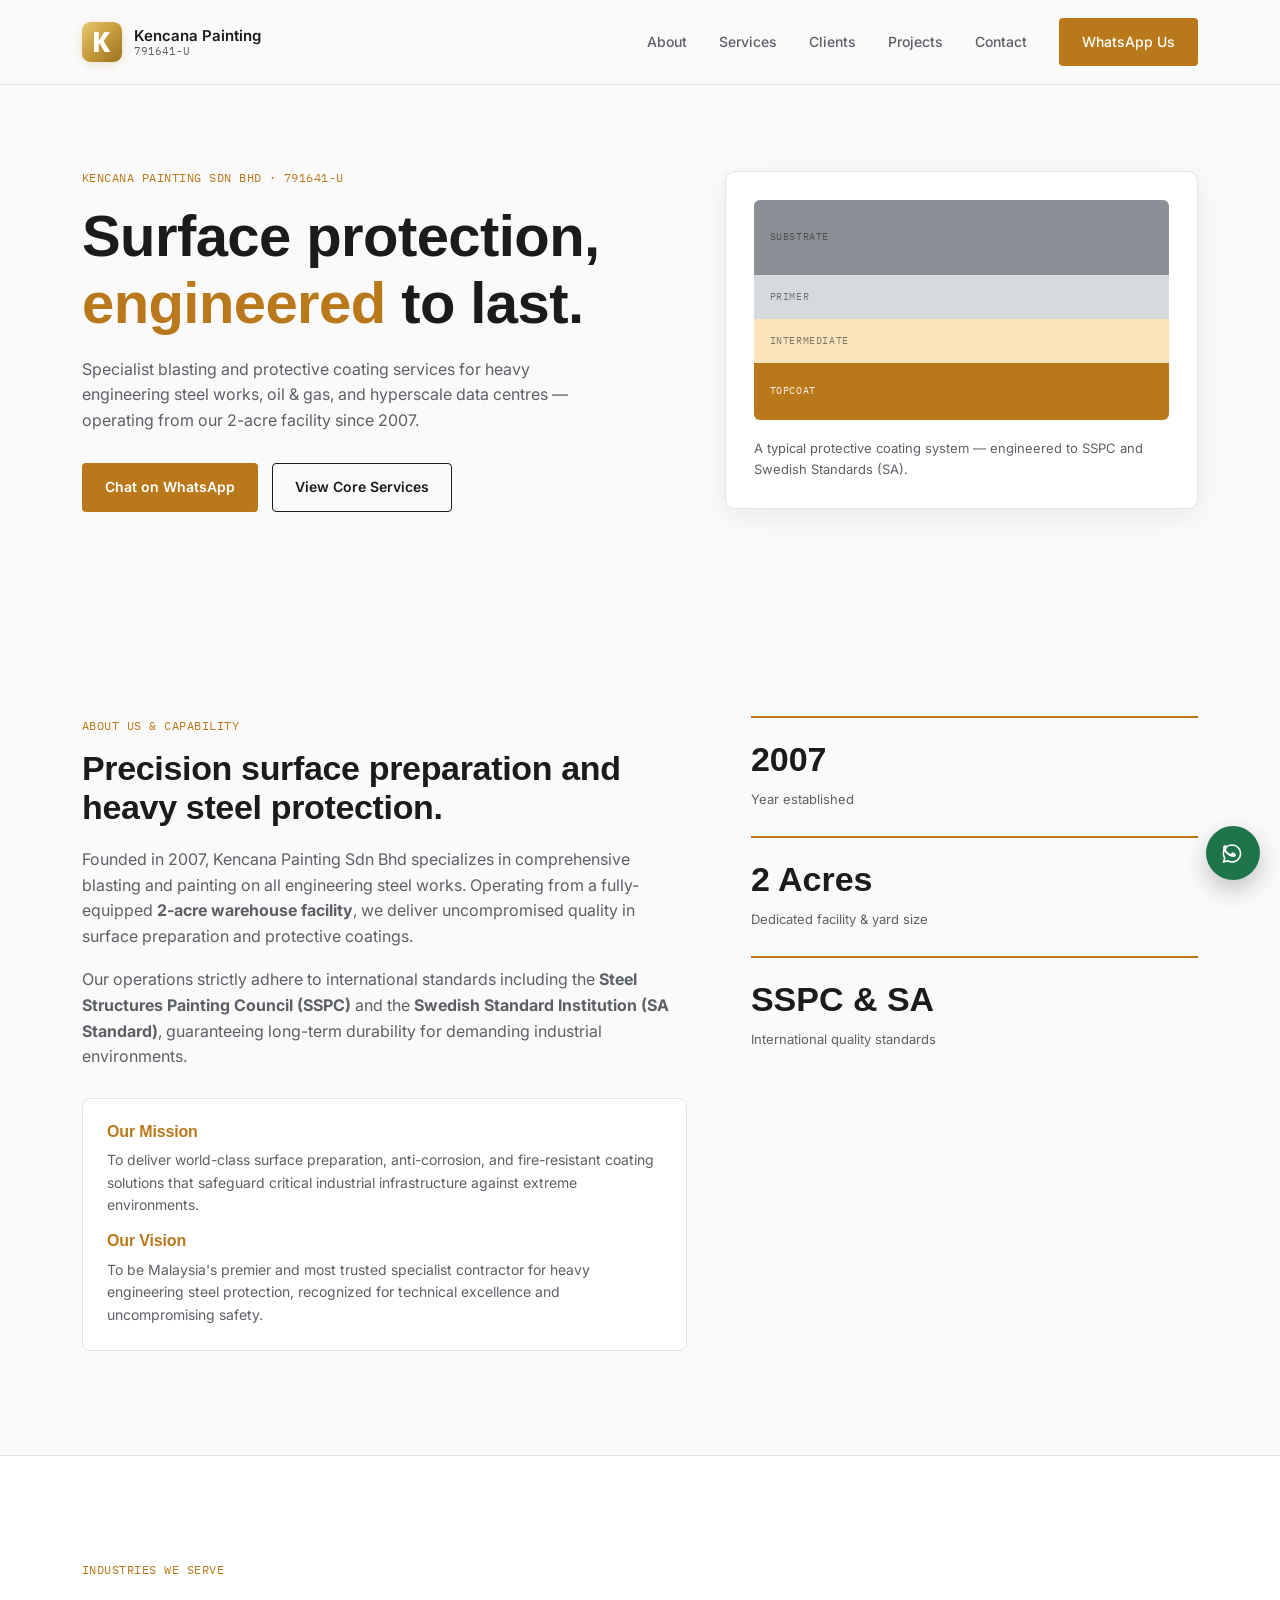
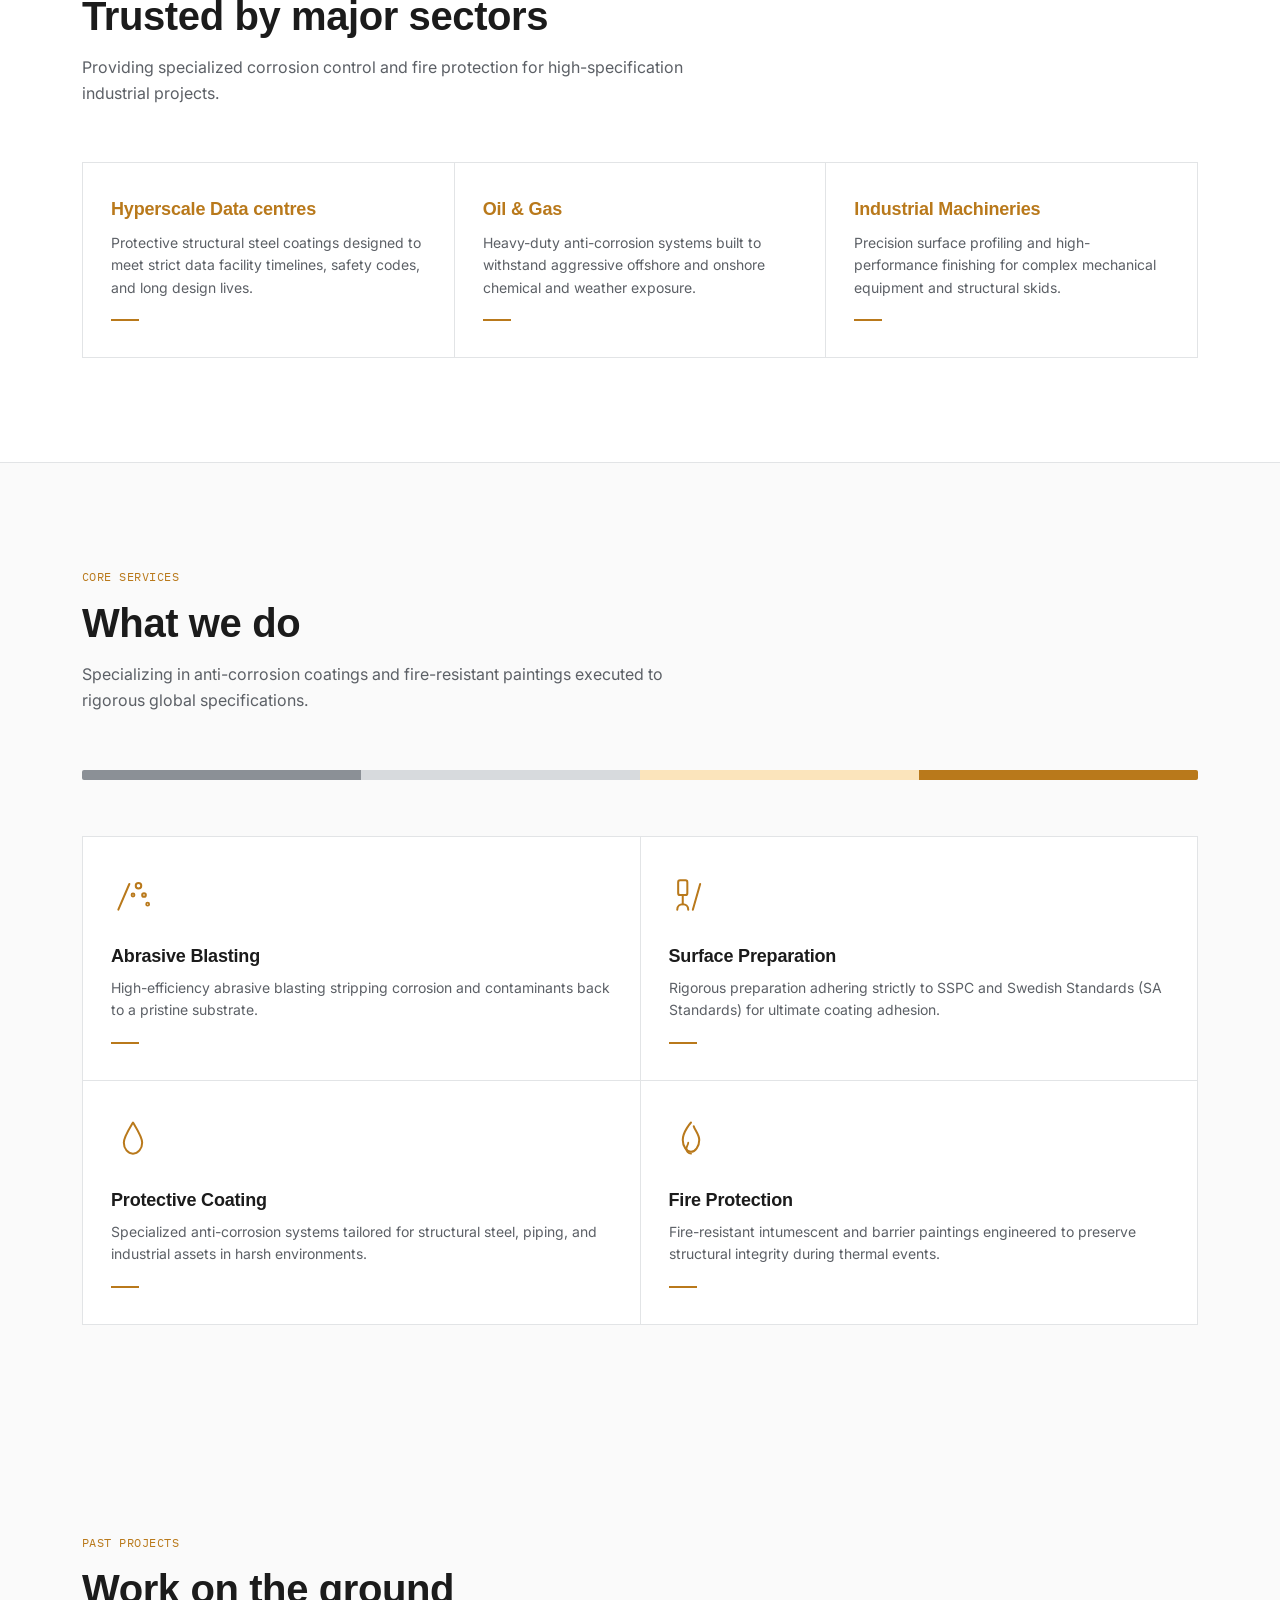
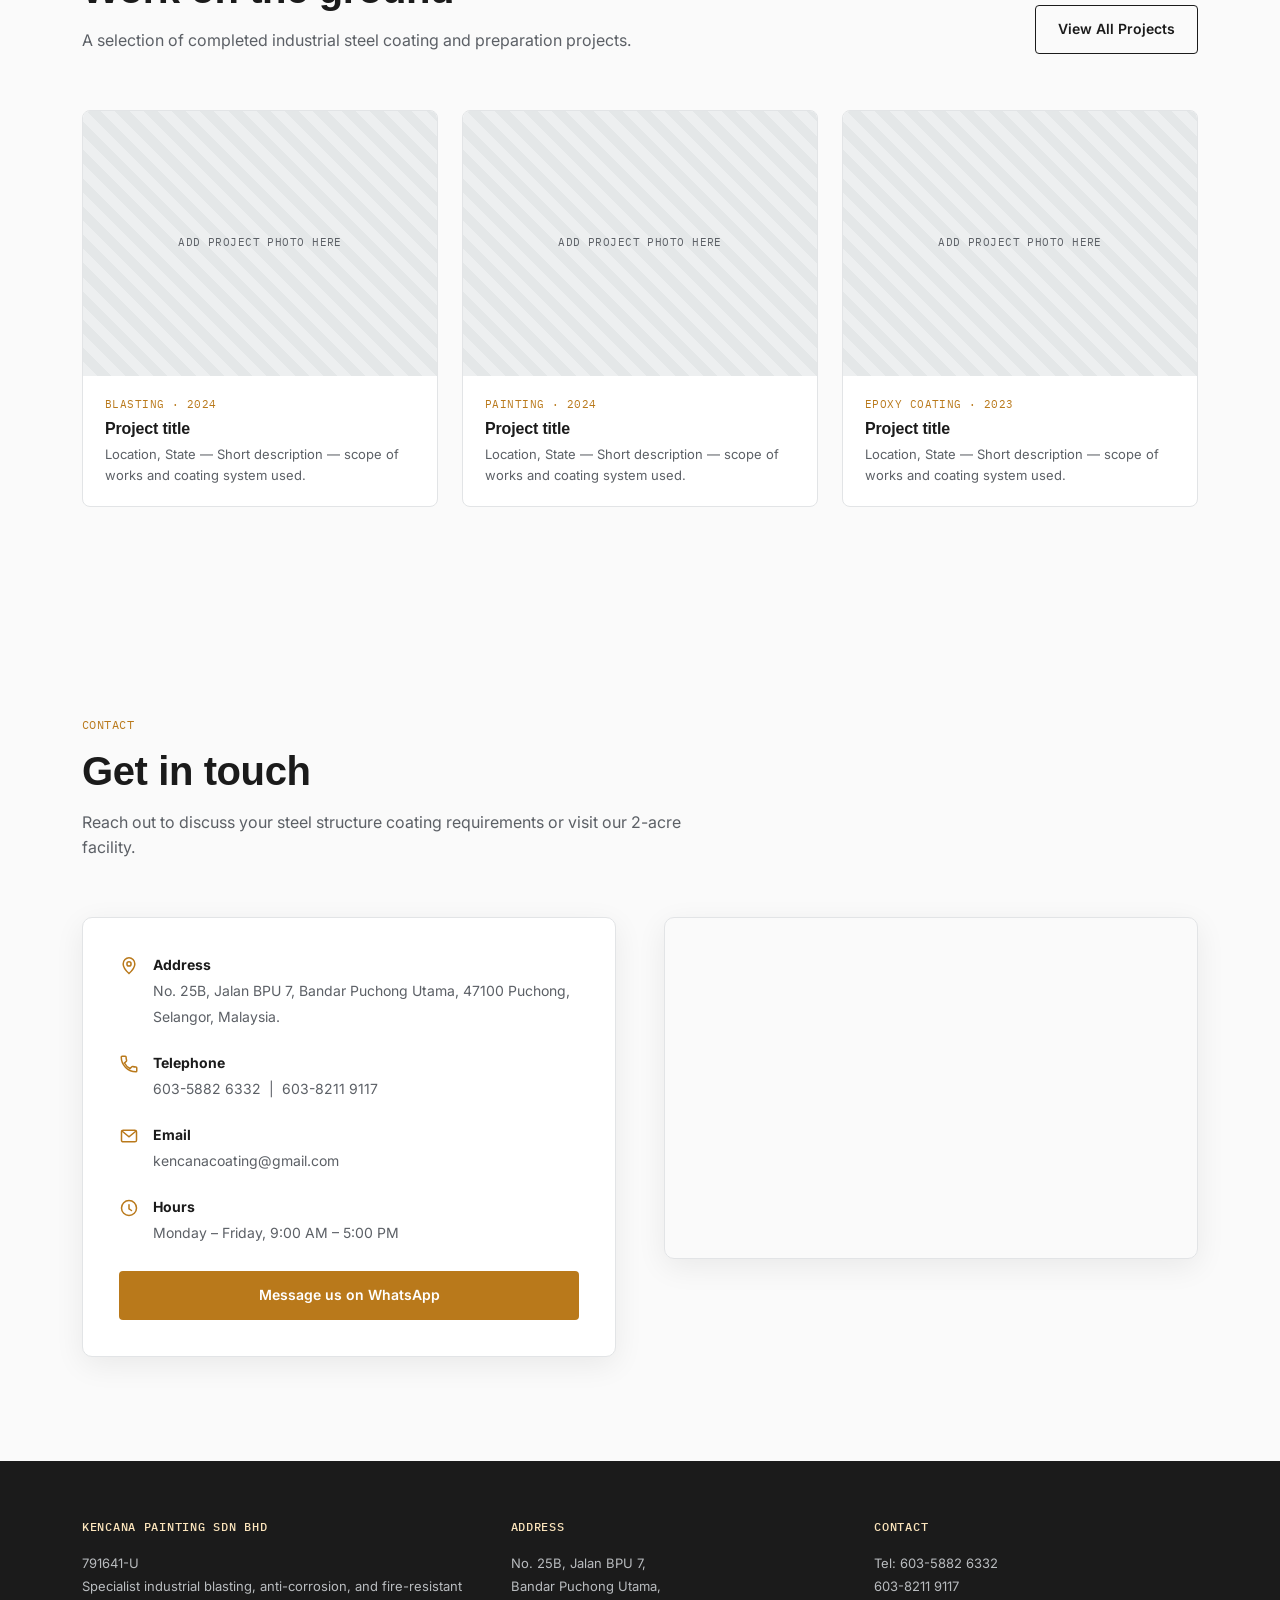
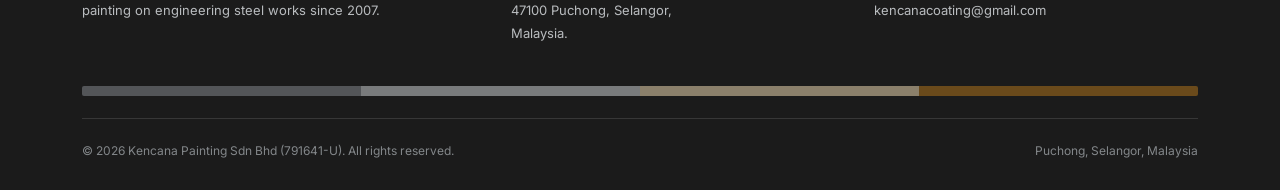
==== commit 7c3d0774: "Add files via upload" ====
--- a/index.html
+++ b/index.html
@@ -54,7 +54,7 @@
     <div>
       <div class="reg mono">Kencana Painting Sdn Bhd &middot; 791641-U</div>
       <h1>Surface protection, <em>engineered</em> to last.</h1>
-      <p class="lead">Specialist blasting and protective coating services for heavy engineering steel works, oil &amp; gas, and hyperscale datacentres — operating from our 2-acre facility since 2007.</p>
+      <p class="lead">Specialist blasting and protective coating services for heavy engineering steel works, oil &amp; gas, and hyperscale data centres — operating from our 2-acre facility since 2007.</p>
       <div class="cta-row">
         <a class="btn btn-amber" href="https://wa.me/60123867138" target="_blank" rel="noopener">Chat on WhatsApp</a>
         <a class="btn btn-outline" href="#services">View Core Services</a>
@@ -115,7 +115,7 @@
       </div>
       <div class="service-grid clients-grid reveal">
         <div class="service-card client-card">
-          <h3>Hyperscale Datacentres</h3>
+          <h3>Hyperscale Data centres</h3>
           <p>Protective structural steel coatings designed to meet strict data facility timelines, safety codes, and long design lives.</p>
           <div class="under"></div>
         </div>
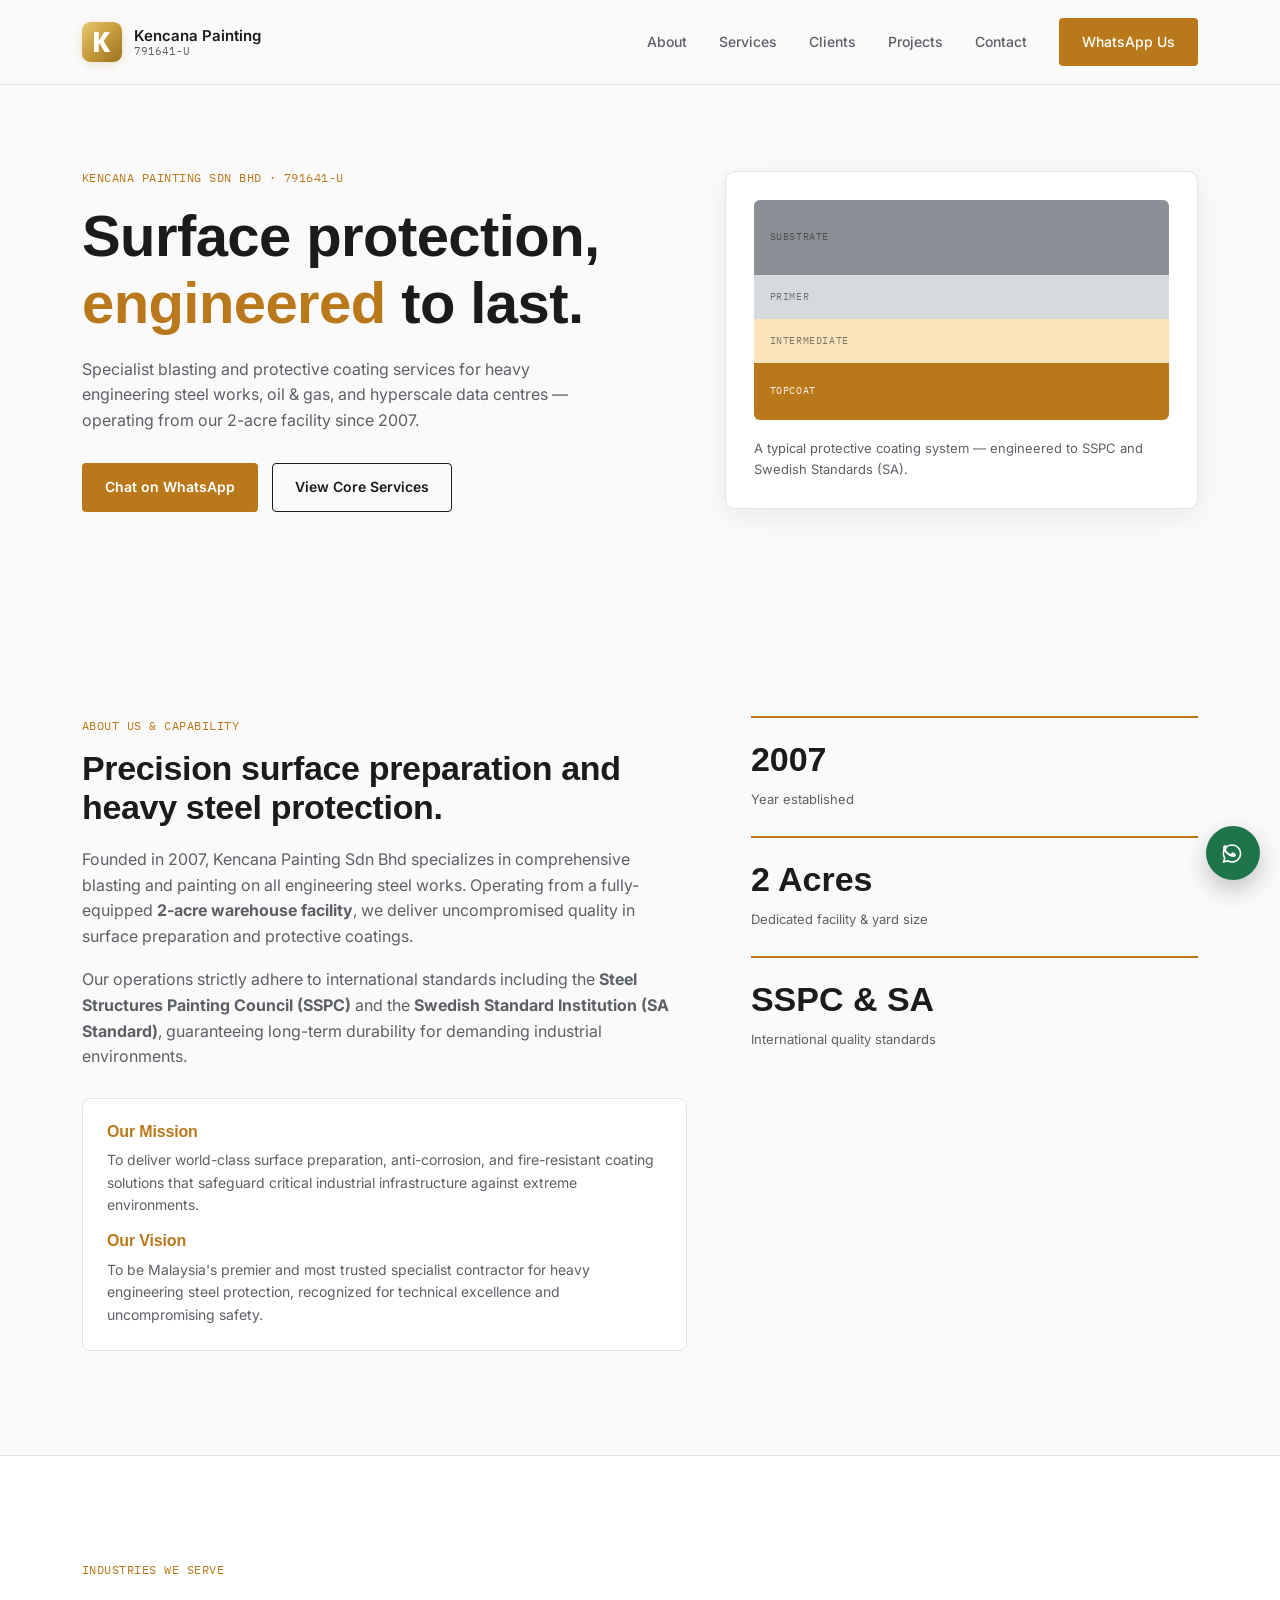
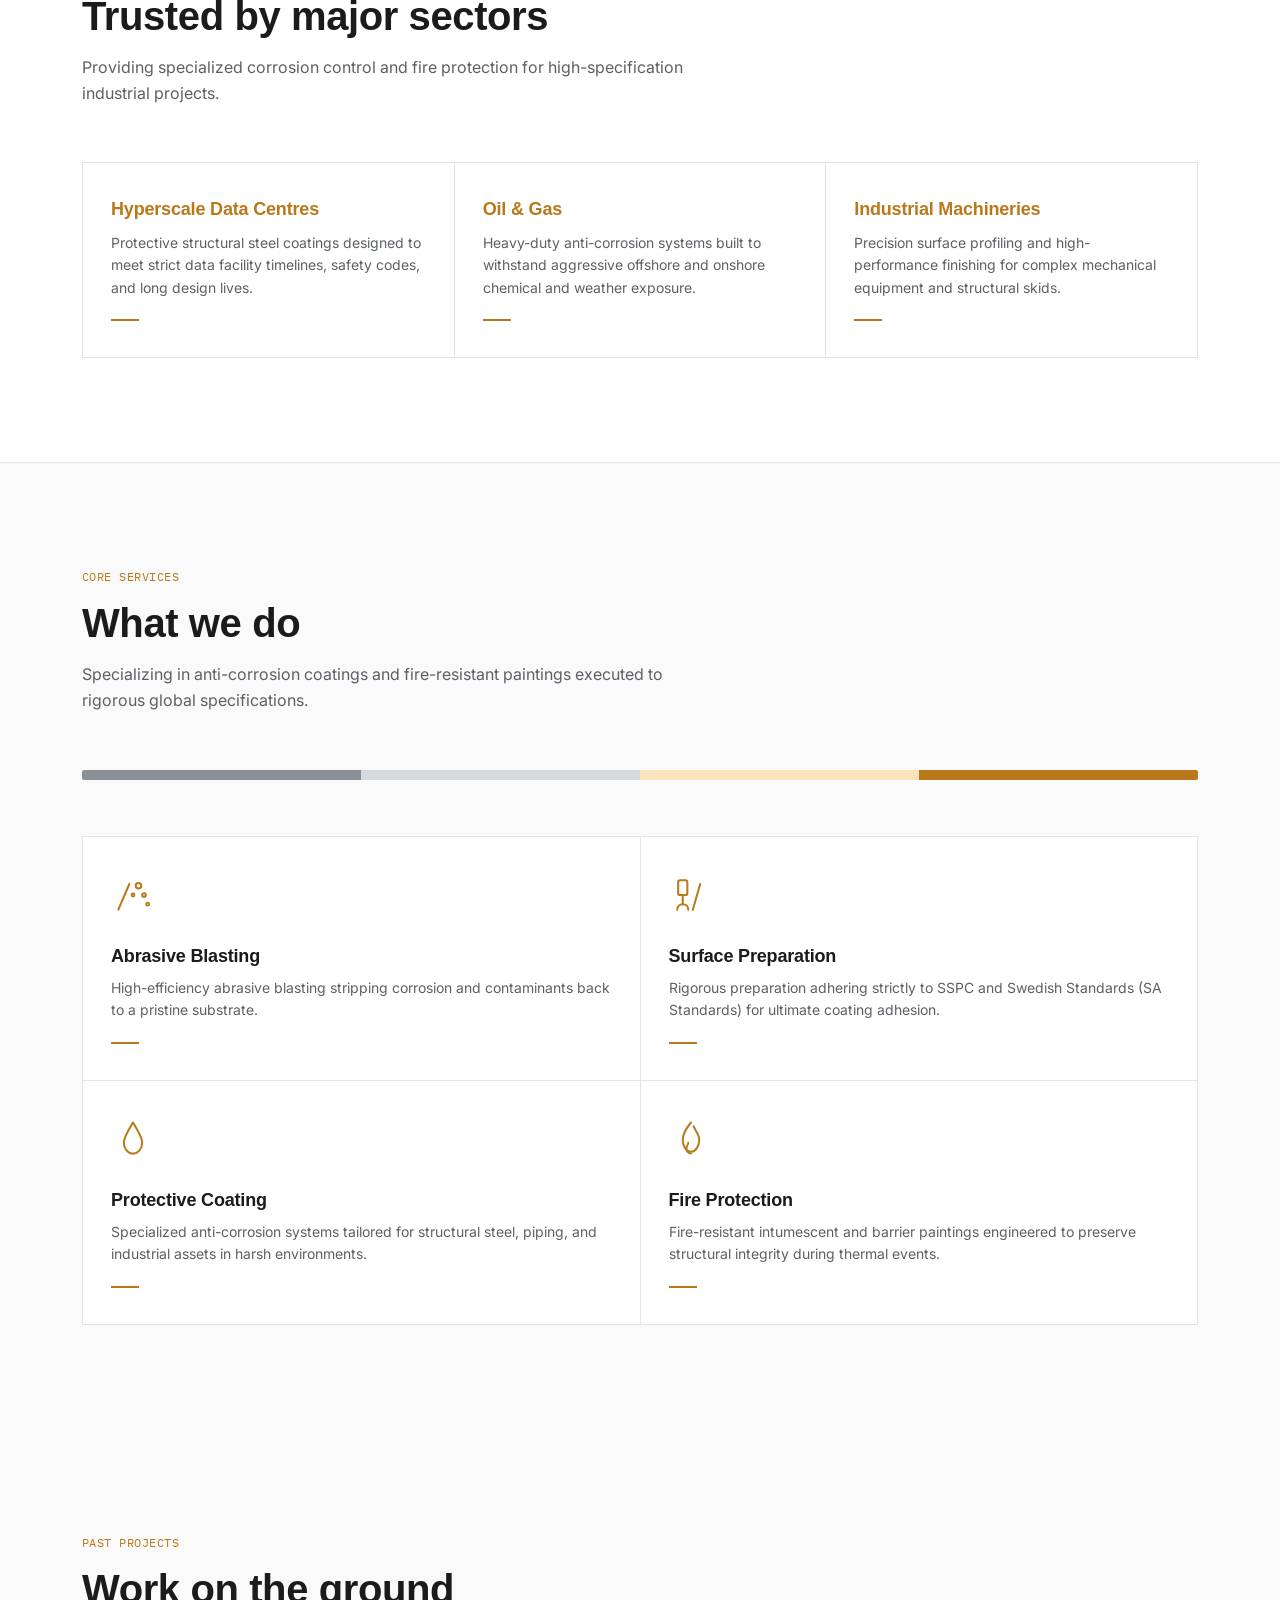
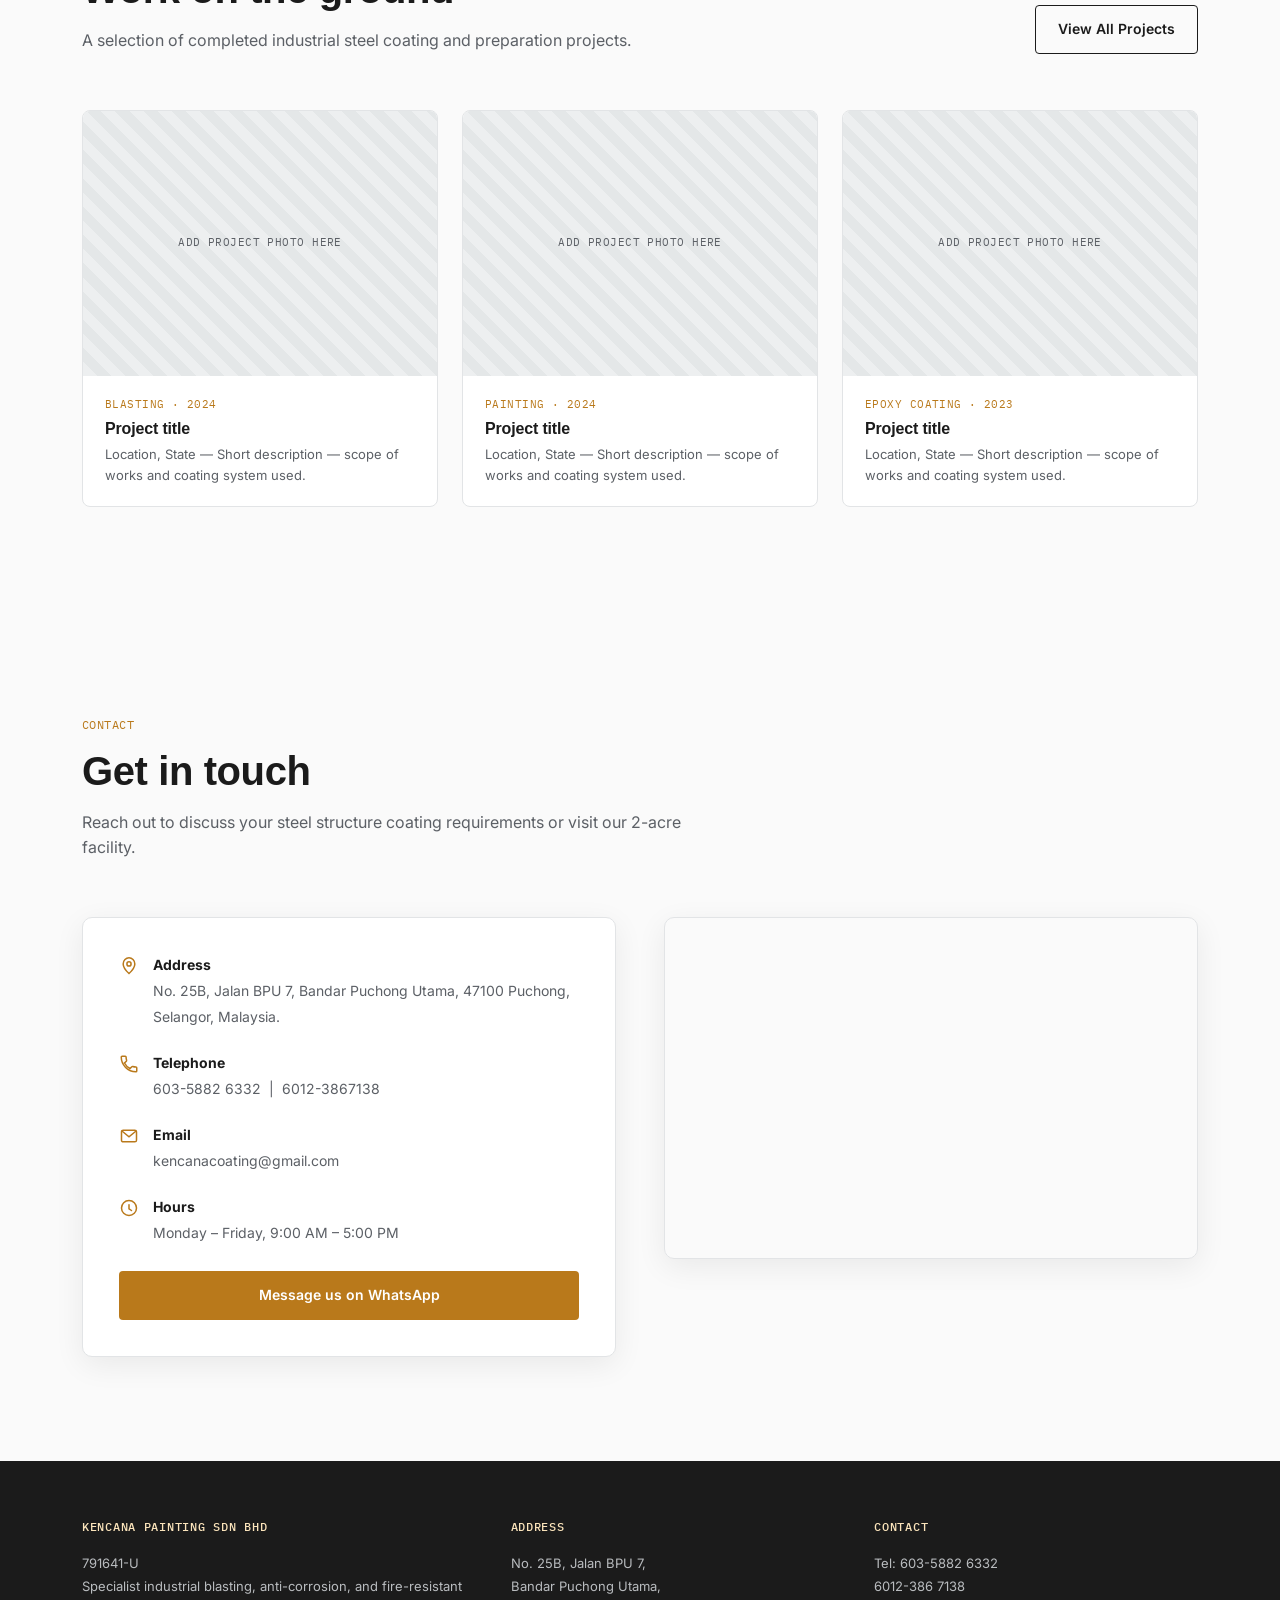
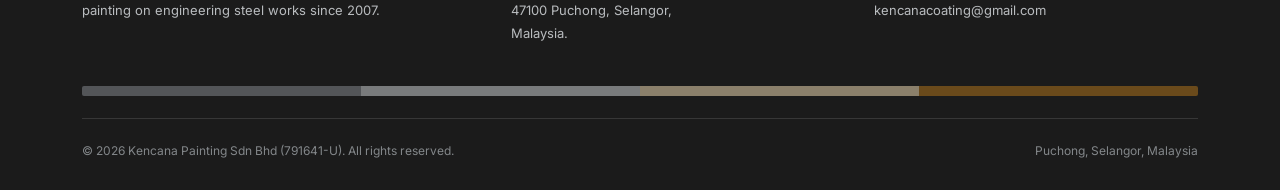
==== commit 933f2aad: "Add files via upload" ====
--- a/index.html
+++ b/index.html
@@ -115,7 +115,7 @@
       </div>
       <div class="service-grid clients-grid reveal">
         <div class="service-card client-card">
-          <h3>Hyperscale Data centres</h3>
+          <h3>Hyperscale Data Centres</h3>
           <p>Protective structural steel coatings designed to meet strict data facility timelines, safety codes, and long design lives.</p>
           <div class="under"></div>
         </div>
@@ -228,7 +228,7 @@
           <svg class="ic" viewBox="0 0 24 24" fill="none"><path d="M6.6 10.8C8 13.6 10.4 16 13.2 17.4L15.4 15.2C15.7 14.9 16.1 14.8 16.5 14.9C17.7 15.3 19 15.5 20.3 15.5C20.9 15.5 21.3 16 21.3 16.5V20.3C21.3 20.9 20.9 21.3 20.3 21.3C10.7 21.3 2.7 13.3 2.7 3.7C2.7 3.1 3.1 2.7 3.7 2.7H7.5C8 2.7 8.5 3.1 8.5 3.7C8.5 5 8.7 6.3 9.1 7.5C9.2 7.9 9.1 8.3 8.8 8.6L6.6 10.8Z" stroke="currentColor" stroke-width="1.8"/></svg>
           <div>
             <strong>Telephone</strong>
-            <span>603-5882 6332 &nbsp;|&nbsp; 603-8211 9117</span>
+            <span>603-5882 6332 &nbsp;|&nbsp; 6012-3867138</span>
           </div>
         </div>
         <div class="contact-row">
@@ -276,7 +276,7 @@
       </div>
       <div>
         <h4>Contact</h4>
-        <p>Tel: 603-5882 6332<br>603-8211 9117</p>
+        <p>Tel: 603-5882 6332<br>6012-386 7138</p>
         <p><a href="mailto:kencanacoating@gmail.com">kencanacoating@gmail.com</a></p>
       </div>
     </div>
